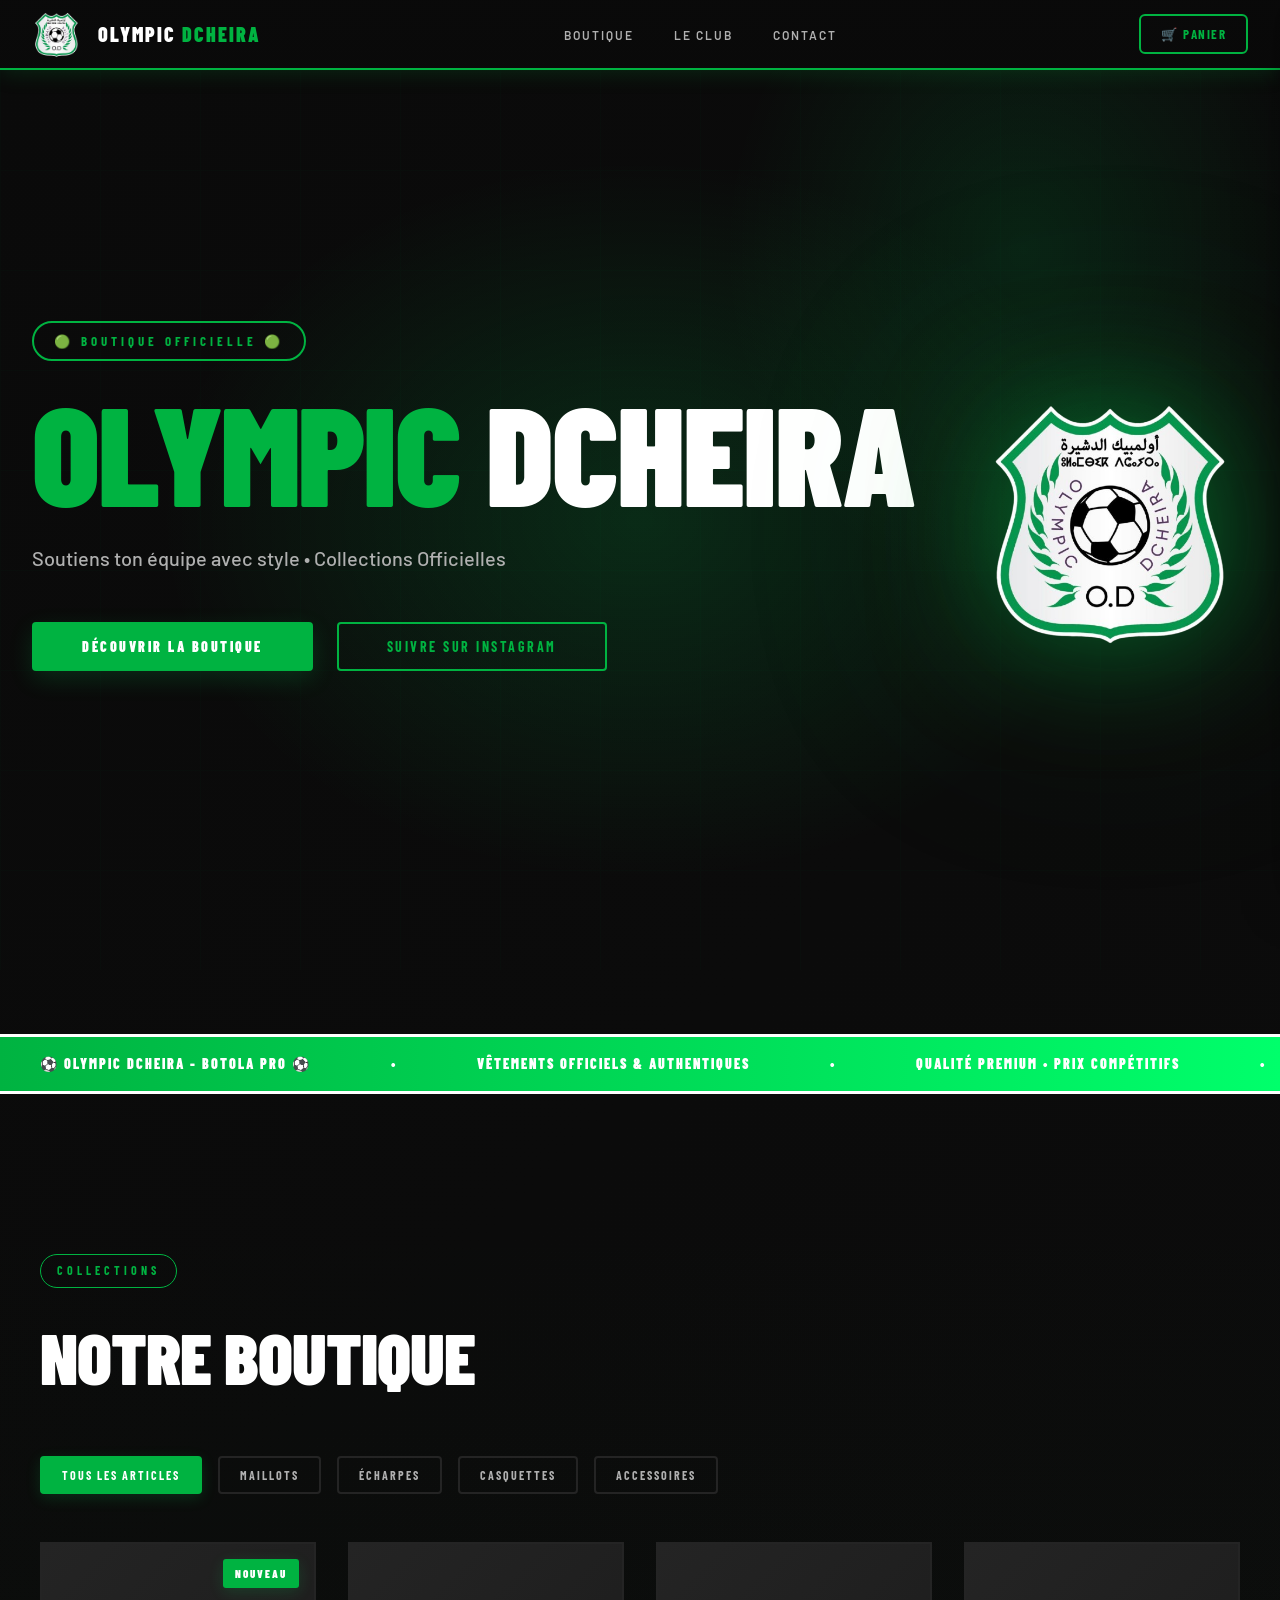
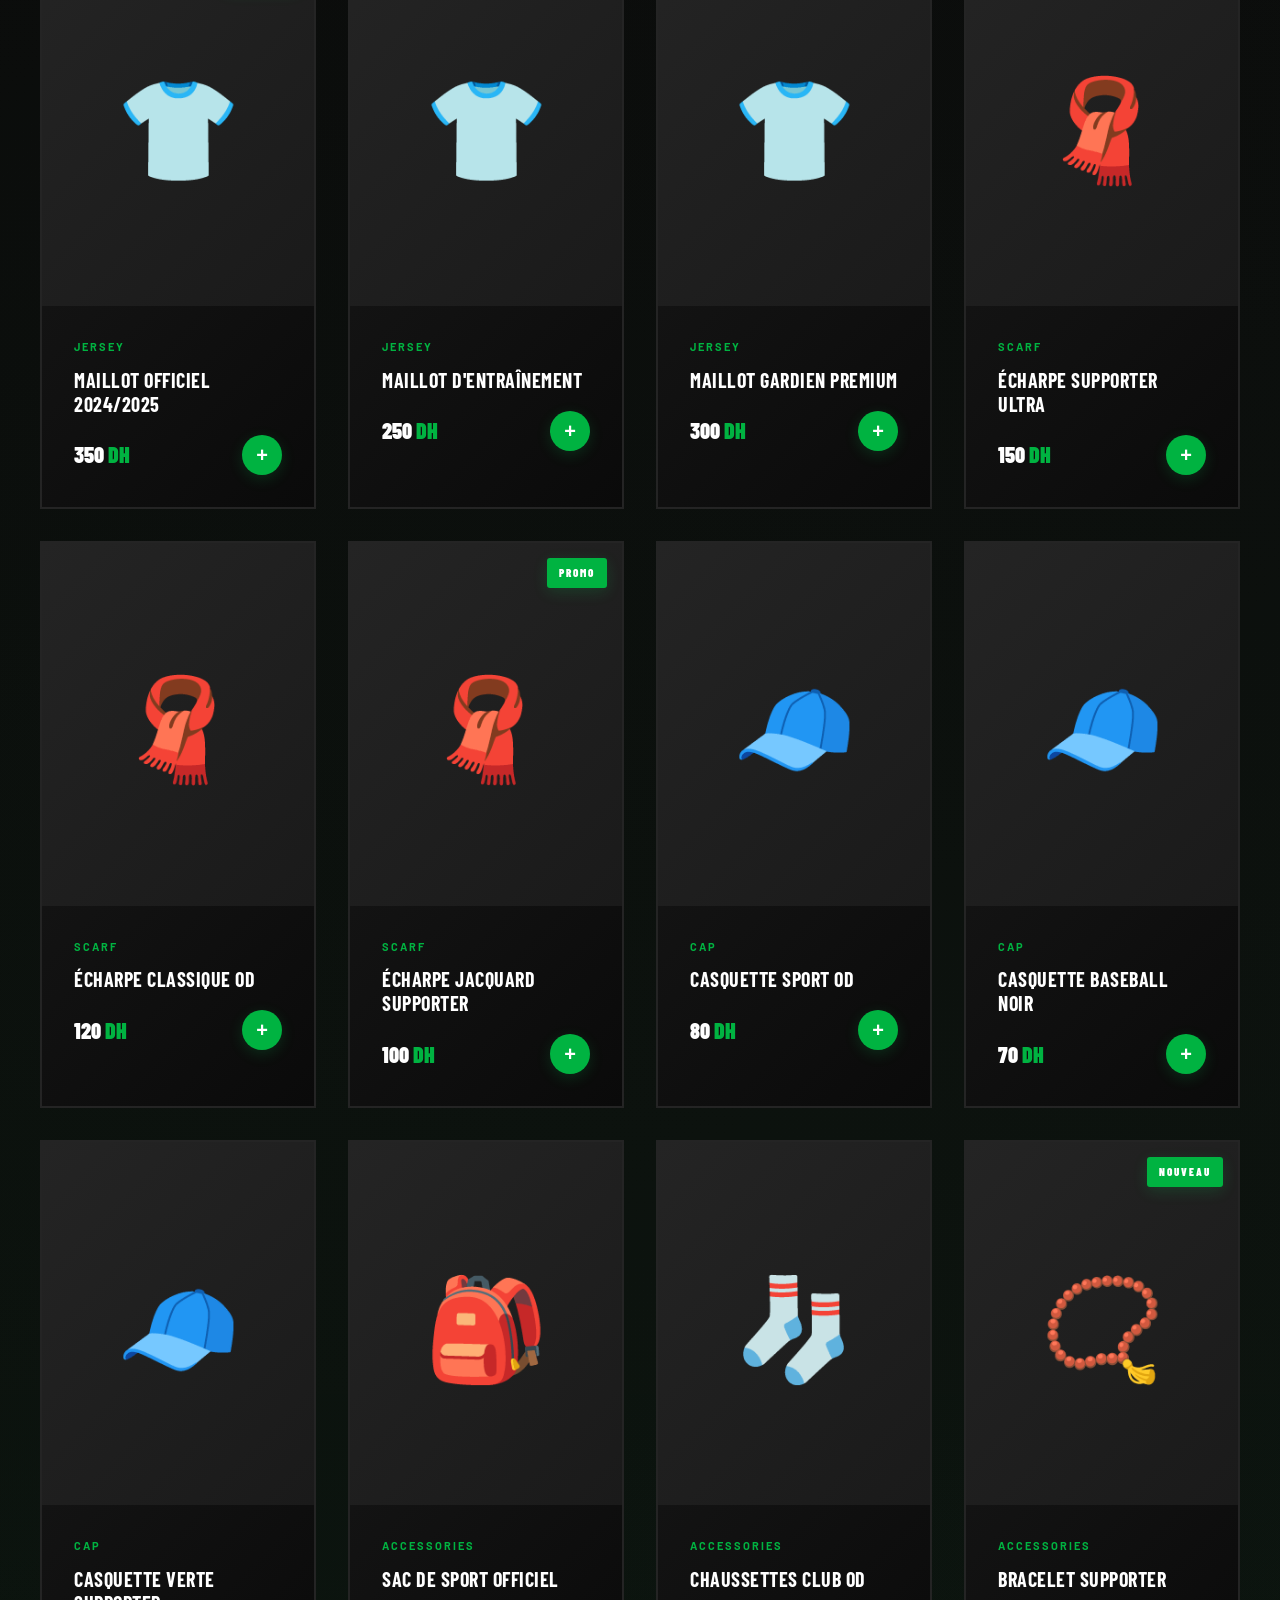
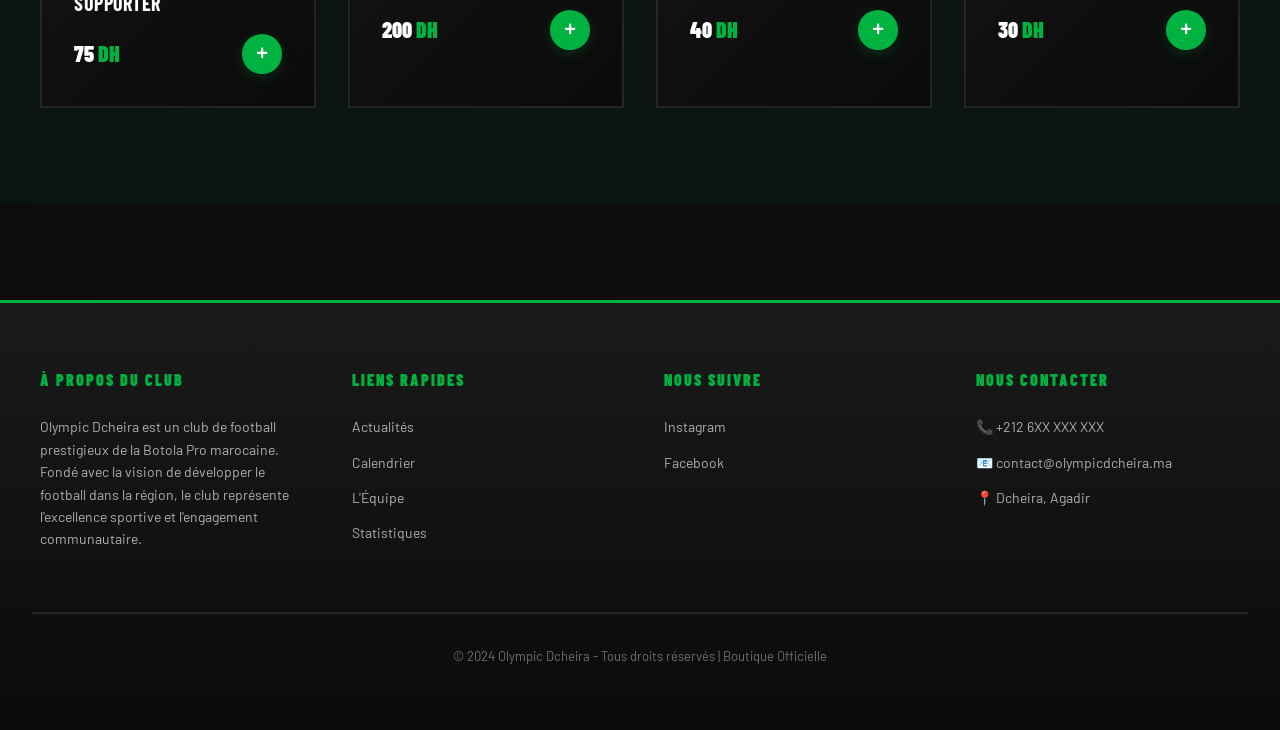
==== index.html @ b7675182 "New modification" ====
<!DOCTYPE html>
<html lang="fr">
<head>
  <meta charset="UTF-8" />
  <meta name="viewport" content="width=device-width, initial-scale=1.0" />
  <title>Olympic Dcheira | Boutique Officielle</title>
  <link href="https://fonts.googleapis.com/css2?family=Barlow+Condensed:wght@400;700;900&family=Barlow:wght@400;500;600;700&display=swap" rel="stylesheet" />
  <style>
    * { box-sizing: border-box; margin: 0; padding: 0; }

    :root {
      --vert: #00B341;
      --vert-fonce: #008f33;
      --vert-clair: #00ff6622;
      --blanc: #ffffff;
      --blanc-casse: #f5f5f0;
      --gris-fonce: #1a1a1a;
      --gris-sombre: #0a0a0a;
      --gris-surface: #242424;
      --gris-text: #b0b0b0;
      --gris-light: #707070;
      --border: #ffffff15;
    }

    html { scroll-behavior: smooth; }

    body {
      background: linear-gradient(135deg, var(--gris-sombre) 0%, #0d0d0d 100%);
      color: var(--blanc);
      font-family: 'Barlow', sans-serif;
      line-height: 1.6;
    }

    /* ScrollBar */
    ::-webkit-scrollbar { width: 8px; }
    ::-webkit-scrollbar-track { background: var(--gris-sombre); }
    ::-webkit-scrollbar-thumb { background: var(--vert); border-radius: 4px; }
    ::-webkit-scrollbar-thumb:hover { background: var(--vert-fonce); }

    /* NavBar */
    nav {
      position: fixed;
      top: 0;
      left: 0;
      right: 0;
      z-index: 100;
      display: flex;
      align-items: center;
      justify-content: space-between;
      padding: 0 2rem;
      height: 70px;
      background: linear-gradient(180deg, rgba(10, 10, 10, 0.98) 0%, rgba(10, 10, 10, 0.95) 100%);
      backdrop-filter: blur(10px);
      border-bottom: 2px solid var(--vert);
      box-shadow: 0 4px 20px rgba(0, 179, 65, 0.15);
    }

    .nav-brand {
      display: flex;
      align-items: center;
      gap: 1rem;
      text-decoration: none;
    }

    .nav-logo {
     width: 50px;
     height: 50px;
     display: flex;
     align-items: center;
     flex-shrink: 0;
     overflow: hidden;
    }
    
    .nav-logo img{
      width: 100%;
      height: 100%;
      object-fit: contain;
      display: block;
    }

    .nav-text {
      font-family: 'Barlow Condensed', sans-serif;
      font-weight: 900;
      font-size: 20px;
      letter-spacing: 2px;
      text-transform: uppercase;
      color: var(--blanc);
    }

    .nav-text span { color: var(--vert); }

    .nav-links {
      display: flex;
      gap: 2.5rem;
      list-style: none;
    }

    .nav-links a {
      text-decoration: none;
      color: var(--gris-text);
      font-size: 12px;
      font-weight: 600;
      letter-spacing: 2px;
      text-transform: uppercase;
      transition: all 0.3s;
      position: relative;
    }

    .nav-links a::after {
      content: '';
      position: absolute;
      bottom: -5px;
      left: 0;
      width: 0;
      height: 2px;
      background: var(--vert);
      transition: width 0.3s;
    }

    .nav-links a:hover {
      color: var(--vert);
    }

    .nav-links a:hover::after {
      width: 100%;
    }

    .nav-right {
      display: flex;
      align-items: center;
      gap: 1.5rem;
    }

    .cart-btn {
      position: relative;
      background: none;
      border: 2px solid var(--vert);
      color: var(--vert);
      padding: 10px 20px;
      border-radius: 6px;
      cursor: pointer;
      font-family: 'Barlow Condensed', sans-serif;
      font-weight: 700;
      font-size: 13px;
      letter-spacing: 1.5px;
      text-transform: uppercase;
      transition: all 0.3s;
      display: flex;
      align-items: center;
      gap: 0.7rem;
    }

    .cart-btn:hover {
      background: var(--vert-clair);
      box-shadow: 0 4px 15px var(--vert-clair);
      transform: translateY(-2px);
    }

    .cart-count {
      position: absolute;
      top: -10px;
      right: -10px;
      background: var(--vert);
      color: var(--blanc);
      width: 24px;
      height: 24px;
      border-radius: 50%;
      display: none;
      align-items: center;
      justify-content: center;
      font-size: 11px;
      font-weight: 900;
      border: 2px solid var(--gris-sombre);
    }

    .cart-count.show { display: flex; }

    /* Hero */
    .hero {
      min-height: 100vh;
      display: flex;
      align-items: center;
      justify-content: center;
      position: relative;
      overflow: hidden;
      margin-top: 70px;
      padding: 4rem 2rem;
      gap: 4rem;
    }

    .hero::before {
      content: '';
      position: absolute;
      inset: 0;
      background: 
        radial-gradient(ellipse 800px 600px at 50% 50%, var(--vert-clair) 0%, transparent 60%),
        radial-gradient(ellipse 600px 700px at 80% 20%, rgba(0, 255, 107, 0.1) 0%, transparent 50%);
      animation: gradientMove 8s ease-in-out infinite;
    }

    @keyframes gradientMove {
      0%, 100% { opacity: 0.4; }
      50% { opacity: 0.8; }
    }

    .hero::after {
      content: '';
      position: absolute;
      inset: 0;
      background-image: 
        linear-gradient(90deg, var(--vert) 1px, transparent 1px),
        linear-gradient(var(--vert) 1px, transparent 1px);
      background-size: 100px 100px;
      opacity: 0.02;
    }

    .hero-content {
      position: relative;
      z-index: 2;
      max-width: 1000px;
      text-align: left;
      animation: fadeInUp 0.8s ease-out;
      flex-shrink: 0;
    }

    .hero-logo-side {
      position: relative;
      z-index: 2;
      flex: 1;
      display: flex;
      align-items: center;
      justify-content: center;
      animation: fadeInUp 1s ease-out;
    }

    .hero-logo-side img {
      width: min(400px, 100%);
      height: auto;
      filter: drop-shadow(0 0 60px rgba(0, 179, 65, 0.5)) drop-shadow(0 0 120px rgba(0, 179, 65, 0.2));
      animation: logoPulse 4s ease-in-out infinite;
    }

    @keyframes logoPulse {
      0%, 100% {
        filter: drop-shadow(0 0 60px rgba(0, 179, 65, 0.5)) drop-shadow(0 0 120px rgba(0, 179, 65, 0.2));
        transform: scale(1);}
        50% {
          filter: drop-shadow(0 0 90px rgba(0, 179, 65, 0.8)) drop-shadow(0 0 160px rgba(0, 179, 65, 0.35));
          transform: scale(1.04);
        }
    }

    @keyframes fadeInUp {
      from { opacity: 0; transform: translateY(40px); }
      to { opacity: 1; transform: translateY(0); }
    }

    .hero-tag {
      font-family: 'Barlow Condensed', sans-serif;
      font-size: 13px;
      font-weight: 700;
      letter-spacing: 4px;
      text-transform: uppercase;
      color: var(--vert);
      margin-bottom: 1.5rem;
      display: inline-flex;
      align-items: center;
      gap: 8px;
      padding: 8px 20px;
      border: 2px solid var(--vert);
      border-radius: 50px;
    }

    .hero-title {
      font-family: 'Barlow Condensed', sans-serif;
      font-size: clamp(56px, 12vw, 140px);
      font-weight: 900;
      line-height: 0.95;
      text-transform: uppercase;
      letter-spacing: -2px;
      margin-bottom: 1.5rem;
    }

    .hero-title .vert { color: var(--vert); }
    .hero-title .blanc { color: var(--blanc); }

    .hero-subtitle {
      font-size: 20px;
      color: var(--gris-text);
      margin-bottom: 3rem;
      font-weight: 500;
      max-width: 600px;
    }

    .hero-buttons {
      display: flex;
      gap: 1.5rem;
      justify-content: flex-start;
      flex-wrap: wrap;
      margin-bottom: 3rem;
    }

    .btn-primary {
      background: var(--vert);
      color: var(--blanc);
      border: none;
      padding: 16px 50px;
      font-family: 'Barlow Condensed', sans-serif;
      font-weight: 900;
      font-size: 14px;
      letter-spacing: 2.5px;
      text-transform: uppercase;
      cursor: pointer;
      transition: all 0.3s;
      position: relative;
      overflow: hidden;
      border-radius: 4px;
      box-shadow: 0 8px 25px var(--vert-clair);
    }

    .btn-primary::before {
      content: '';
      position: absolute;
      top: 0;
      left: -100%;
      width: 100%;
      height: 100%;
      background: var(--blanc);
      transition: left 0.3s;
      z-index: -1;
    }

    .btn-primary:hover {
      color: var(--vert);
      transform: translateY(-3px);
      box-shadow: 0 12px 35px var(--vert-clair);
    }

    .btn-primary:hover::before {
      left: 0;
    }

    .btn-secondary {
      background: transparent;
      color: var(--vert);
      border: 2px solid var(--vert);
      padding: 14px 48px;
      font-family: 'Barlow Condensed', sans-serif;
      font-weight: 700;
      font-size: 14px;
      letter-spacing: 2.5px;
      text-transform: uppercase;
      cursor: pointer;
      transition: all 0.3s;
      border-radius: 4px;
    }

    .btn-secondary:hover {
      background: var(--vert-clair);
      transform: translateY(-3px);
    }

    /* TICKER */
    .ticker {
      background: linear-gradient(90deg, var(--vert) 0%, #00ff6b 100%);
      color: var(--blanc);
      padding: 1rem 0;
      overflow: hidden;
      margin: 4rem 0;
      border-top: 3px solid var(--blanc);
      border-bottom: 3px solid var(--blanc);
      font-weight: 700;
    }

    .ticker-inner {
      display: flex;
      gap: 0;
      animation: scroll 20s linear infinite;
      white-space: nowrap;
    }

    @keyframes scroll {
      0% { transform: translateX(0); }
      100% { transform: translateX(-50%); }
    }

    .ticker-item {
      font-family: 'Barlow Condensed', sans-serif;
      font-weight: 900;
      font-size: 14px;
      letter-spacing: 2px;
      text-transform: uppercase;
      padding: 0 2.5rem;
      flex-shrink: 0;
    }

    /* STORE SECTION */
    .store {
      padding: 6rem 2rem;
      background: linear-gradient(180deg, transparent 0%, rgba(0, 179, 65, 0.05) 100%);
    }

    .section-header {
      max-width: 1200px;
      margin: 0 auto 4rem;
    }

    .section-tag {
      font-family: 'Barlow Condensed', sans-serif;
      font-size: 12px;
      font-weight: 700;
      letter-spacing: 4px;
      text-transform: uppercase;
      color: var(--vert);
      margin-bottom: 1rem;
      display: inline-block;
      padding: 6px 16px;
      border: 1px solid var(--vert);
      border-radius: 50px;
    }

    .section-title {
      font-family: 'Barlow Condensed', sans-serif;
      font-size: clamp(40px, 7vw, 72px);
      font-weight: 900;
      text-transform: uppercase;
      line-height: 1;
      letter-spacing: -1px;
      margin-top: 1rem;
    }

    .filters {
      max-width: 1200px;
      margin: 0 auto 3rem;
      display: flex;
      gap: 1rem;
      flex-wrap: wrap;
    }

    .filter-btn {
      background: none;
      border: 2px solid var(--gris-surface);
      color: var(--gris-text);
      padding: 10px 20px;
      font-family: 'Barlow Condensed', sans-serif;
      font-weight: 700;
      font-size: 12px;
      letter-spacing: 2px;
      text-transform: uppercase;
      cursor: pointer;
      transition: all 0.3s;
      border-radius: 4px;
    }

    .filter-btn:hover {
      border-color: var(--vert);
      color: var(--vert);
    }

    .filter-btn.active {
      background: var(--vert);
      border-color: var(--vert);
      color: var(--blanc);
      box-shadow: 0 4px 15px var(--vert-clair);
    }

    .products-grid {
      max-width: 1200px;
      margin: 0 auto;
      display: grid;
      grid-template-columns: repeat(auto-fill, minmax(260px, 1fr));
      gap: 2rem;
    }

    .product-card {
      background: linear-gradient(135deg, var(--gris-fonce) 0%, var(--gris-sombre) 100%);
      border: 2px solid var(--gris-surface);
      overflow: hidden;
      cursor: pointer;
      transition: all 0.4s cubic-bezier(0.4, 0, 0.2, 1);
      position: relative;
    }

    .product-card:hover {
      border-color: var(--vert);
      transform: translateY(-8px);
      box-shadow: 0 20px 50px var(--vert-clair);
    }

    .product-image {
      width: 100%;
      aspect-ratio: 3/4;
      background: linear-gradient(135deg, var(--gris-surface) 0%, var(--gris-fonce) 100%);
      display: flex;
      align-items: center;
      justify-content: center;
      font-size: 100px;
      position: relative;
      overflow: hidden;
    }

    .product-image::before {
      content: '';
      position: absolute;
      inset: 0;
      background: linear-gradient(135deg, transparent 0%, var(--vert-clair) 100%);
      opacity: 0;
      transition: opacity 0.4s;
    }

    .product-card:hover .product-image::before { opacity: 1; }

    .product-badge {
      position: absolute;
      top: 15px;
      right: 15px;
      background: var(--vert);
      color: var(--blanc);
      font-family: 'Barlow Condensed', sans-serif;
      font-weight: 900;
      font-size: 11px;
      letter-spacing: 2px;
      text-transform: uppercase;
      padding: 6px 12px;
      z-index: 2;
      border-radius: 3px;
      box-shadow: 0 4px 15px var(--vert-clair);
    }

    .product-info {
      padding: 2rem;
    }

    .product-category {
      font-size: 11px;
      letter-spacing: 2px;
      text-transform: uppercase;
      color: var(--vert);
      font-weight: 700;
      margin-bottom: 0.75rem;
    }

    .product-name {
      font-family: 'Barlow Condensed', sans-serif;
      font-size: 20px;
      font-weight: 700;
      text-transform: uppercase;
      margin-bottom: 1.2rem;
      letter-spacing: 0.5px;
      line-height: 1.2;
    }

    .product-footer {
      display: flex;
      justify-content: space-between;
      align-items: center;
    }

    .product-price {
      font-family: 'Barlow Condensed', sans-serif;
      font-size: 22px;
      font-weight: 900;
    }

    .product-price .vert { color: var(--vert); }

    .add-to-cart {
      background: var(--vert);
      color: var(--blanc);
      border: none;
      width: 40px;
      height: 40px;
      border-radius: 50%;
      display: flex;
      align-items: center;
      justify-content: center;
      cursor: pointer;
      font-weight: 900;
      font-size: 20px;
      transition: all 0.3s;
      box-shadow: 0 4px 15px var(--vert-clair);
    }

    .add-to-cart:hover {
      background: var(--blanc);
      color: var(--vert);
      transform: scale(1.2);
    }

    /* CART SIDEBAR */
    .cart-overlay {
      position: fixed;
      inset: 0;
      background: rgba(0, 0, 0, 0.8);
      z-index: 200;
      opacity: 0;
      pointer-events: none;
      transition: opacity 0.3s;
      backdrop-filter: blur(5px);
    }

    .cart-overlay.open {
      opacity: 1;
      pointer-events: all;
    }

    .cart-sidebar {
      position: fixed;
      top: 0;
      right: -420px;
      bottom: 0;
      width: 400px;
      background: linear-gradient(180deg, var(--gris-fonce) 0%, var(--gris-sombre) 100%);
      z-index: 201;
      display: flex;
      flex-direction: column;
      border-left: 3px solid var(--vert);
      transition: right 0.4s cubic-bezier(0.4, 0, 0.2, 1);
      box-shadow: -10px 0 40px rgba(0, 0, 0, 0.5);
    }

    .cart-sidebar.open { right: 0; }

    .cart-header {
      display: flex;
      justify-content: space-between;
      align-items: center;
      padding: 2rem;
      border-bottom: 2px solid var(--vert);
    }

    .cart-header h2 {
      font-family: 'Barlow Condensed', sans-serif;
      font-size: 22px;
      font-weight: 900;
      text-transform: uppercase;
      letter-spacing: 2px;
    }

    .cart-close {
      background: none;
      border: none;
      color: var(--vert);
      font-size: 28px;
      cursor: pointer;
      transition: all 0.2s;
      font-weight: 700;
    }

    .cart-close:hover { color: var(--blanc); transform: scale(1.2); }

    .cart-items {
      flex: 1;
      overflow-y: auto;
      padding: 1rem;
    }

    .cart-item {
      display: flex;
      gap: 1.2rem;
      padding: 1.2rem;
      border-bottom: 1px solid var(--gris-surface);
      animation: slideIn 0.3s ease-out;
    }

    @keyframes slideIn {
      from { opacity: 0; transform: translateX(20px); }
      to { opacity: 1; transform: translateX(0); }
    }

    .cart-item-image {
      width: 90px;
      height: 120px;
      background: linear-gradient(135deg, var(--gris-surface) 0%, var(--gris-fonce) 100%);
      display: flex;
      align-items: center;
      justify-content: center;
      font-size: 50px;
      flex-shrink: 0;
      border-radius: 6px;
      border: 2px solid var(--vert);
    }

    .cart-item-details {
      flex: 1;
    }

    .cart-item-name {
      font-weight: 700;
      font-size: 15px;
      margin-bottom: 0.6rem;
      line-height: 1.3;
    }

    .cart-item-price {
      color: var(--vert);
      font-weight: 900;
      margin-bottom: 0.8rem;
      font-size: 14px;
      font-family: 'Barlow Condensed', sans-serif;
    }

    .cart-item-qty {
      display: flex;
      gap: 0.3rem;
      align-items: center;
      border: 2px solid var(--gris-surface);
      width: fit-content;
      border-radius: 4px;
      background: var(--gris-sombre);
    }

    .qty-btn {
      background: none;
      border: none;
      color: var(--vert);
      width: 32px;
      height: 32px;
      cursor: pointer;
      font-weight: 900;
      transition: all 0.2s;
      font-size: 16px;
    }

    .qty-btn:hover { color: var(--blanc); background: var(--vert); }

    .qty-display {
      padding: 0 10px;
      font-weight: 700;
      font-size: 14px;
      min-width: 25px;
      text-align: center;
    }

    .remove-item {
      margin-top: 0.6rem;
      background: none;
      border: none;
      color: #ff6b6b;
      font-size: 12px;
      cursor: pointer;
      text-decoration: underline;
      transition: color 0.2s;
      font-weight: 600;
    }

    .remove-item:hover { color: #ff8787; }

    .cart-empty {
      display: flex;
      flex-direction: column;
      align-items: center;
      justify-content: center;
      height: 350px;
      color: var(--gris-light);
      text-align: center;
    }

    .cart-empty-icon { font-size: 60px; margin-bottom: 1rem; opacity: 0.6; }

    .cart-empty p { font-size: 16px; }

    .cart-footer {
      padding: 2rem;
      border-top: 2px solid var(--vert);
      background: linear-gradient(180deg, transparent 0%, var(--vert-clair) 100%);
    }

    .cart-total {
      display: flex;
      justify-content: space-between;
      margin-bottom: 2rem;
      align-items: center;
    }

    .cart-total-label {
      font-family: 'Barlow Condensed', sans-serif;
      font-weight: 700;
      text-transform: uppercase;
      letter-spacing: 1.5px;
      font-size: 14px;
    }

    .cart-total-amount {
      font-family: 'Barlow Condensed', sans-serif;
      font-size: 28px;
      font-weight: 900;
      color: var(--vert);
    }

    .checkout-btn {
      width: 100%;
      background: linear-gradient(90deg, var(--vert) 0%, #00ff6b 100%);
      color: var(--blanc);
      border: none;
      padding: 16px;
      font-family: 'Barlow Condensed', sans-serif;
      font-weight: 900;
      font-size: 14px;
      letter-spacing: 2px;
      text-transform: uppercase;
      cursor: pointer;
      transition: all 0.3s;
      border-radius: 6px;
      box-shadow: 0 8px 20px var(--vert-clair);
    }

    .checkout-btn:hover {
      transform: translateY(-2px);
      box-shadow: 0 12px 30px var(--vert-clair);
    }

    /* FOOTER */
    footer {
      background: linear-gradient(180deg, var(--gris-fonce) 0%, var(--gris-sombre) 100%);
      border-top: 3px solid var(--vert);
      padding: 4rem 2rem;
      margin-top: 6rem;
    }

    .footer-content {
      max-width: 1200px;
      margin: 0 auto;
      display: grid;
      grid-template-columns: repeat(auto-fit, minmax(260px, 1fr));
      gap: 3rem;
      margin-bottom: 3rem;
    }

    .footer-col h3 {
      font-family: 'Barlow Condensed', sans-serif;
      font-weight: 900;
      text-transform: uppercase;
      letter-spacing: 2px;
      margin-bottom: 1.5rem;
      color: var(--vert);
      font-size: 16px;
    }

    .footer-col p, .footer-col li {
      color: var(--gris-text);
      font-size: 14px;
      margin-bottom: 0.8rem;
      line-height: 1.6;
    }

    .footer-col ul { list-style: none; }

    .footer-col a {
      color: var(--gris-text);
      text-decoration: none;
      transition: all 0.3s;
    }

    .footer-col a:hover { color: var(--vert); text-decoration: underline; }

    .footer-bottom {
      border-top: 2px solid var(--gris-surface);
      padding-top: 2rem;
      text-align: center;
      color: var(--gris-light);
      font-size: 13px;
    }

    /* RESPONSIVE */
    @media (max-width: 768px) {
      nav {
         padding: 0 1rem;
         }
      .nav-links { 
        display: none; 
      }
      .hero { 
        margin-top: 70px; 
        padding: 2rem 1rem; 
        flex-direction: column;
        text-align: center;
        gap: 2rem;
      }
      .hero-content {
        text-align: center;
        max-width: 100%;
      }
      .hero-buttons {
        justify-content: center;
      }
      .hero-logo-side img{
        width: min(260px, 80vw); 
      }
      .products-grid { 
        grid-template-columns: repeat(auto-fill, minmax(180px, 1fr)); 
        gap: 1.5rem; 
      }
      .cart-sidebar { 
        width: 100%; 
        right: -100%; 
      }
      .ticker-item { 
        padding: 0 1rem; 
        font-size: 11px; 
      }
      .section-title { 
        font-size: clamp(32px, 6vw, 48px);
       }
    }
  </style>
</head>
<body>
  <!-- NavBar -->
  <nav>
    <a href="#" class="nav-brand">
      <div class="nav-logo">
        <img src="Olympique_dcheira_logo-removebg-preview.png" alt="Olympic Dcheira Logo">
      </div>
      <div class="nav-text">Olympic <span>Dcheira</span></div>
    </a>
    <ul class="nav-links">
      <li><a href="#store">Boutique</a></li>
      <li><a href="#about">Le Club</a></li>
      <li><a href="#contact">Contact</a></li>
    </ul>
    <div class="nav-right">
      <button class="cart-btn" onclick="toggleCart()">
        🛒 Panier
        <span class="cart-count" id="cartCount">0</span>
      </button>
    </div>
  </nav>

  <!-- Hero -->
  <section class="hero">
    <div class="hero-content">
      <div class="hero-tag">🟢 Boutique Officielle 🟢</div>
      <h1 class="hero-title"><span class="vert">Olympic</span> <span class="blanc">Dcheira</span></h1>
      <p class="hero-subtitle">Soutiens ton équipe avec style • Collections Officielles</p>
      <div class="hero-buttons">
        <button class="btn-primary" onclick="scrollToStore()">DÉCOUVRIR LA BOUTIQUE</button>
        <button class="btn-secondary" onclick="visitInstagram()">Suivre sur Instagram</button>
      </div>
    </div>
    <div class="hero-logo-side">
        <img src="Olympique_dcheira_logo-removebg-preview_2.png" alt="Olympic Dcheira">
    </div>
  </section>

  <!--Ticker-->
  <div class="ticker">
    <div class="ticker-inner">
      <span class="ticker-item">⚽ OLYMPIC DCHEIRA - BOTOLA PRO ⚽</span>
      <span class="ticker-item">•</span>
      <span class="ticker-item">VÊTEMENTS OFFICIELS & AUTHENTIQUES</span>
      <span class="ticker-item">•</span>
      <span class="ticker-item">QUALITÉ PREMIUM • PRIX COMPÉTITIFS</span>
      <span class="ticker-item">•</span>
      <span class="ticker-item">SOUTIENS TON CLUB AVEC STYLE</span>
      <span class="ticker-item">•</span>
      <span class="ticker-item">⚽ OLYMPIC DCHEIRA - BOTOLA PRO ⚽</span>
      </div>
    </div>

  <!-- Store -->
  <section class="store" id="store">
    <div class="section-header">
      <div class="section-tag">Collections</div>
      <h2 class="section-title">Notre Boutique</h2>
    </div>

    <div class="filters">
      <button class="filter-btn active" onclick="filterProducts('all')">Tous les Articles</button>
      <button class="filter-btn" onclick="filterProducts('jersey')">Maillots</button>
      <button class="filter-btn" onclick="filterProducts('scarf')">Écharpes</button>
      <button class="filter-btn" onclick="filterProducts('cap')">Casquettes</button>
      <button class="filter-btn" onclick="filterProducts('accessories')">Accessoires</button>
    </div>

    <div class="products-grid" id="productsGrid"></div>
  </section>

  <!-- CART SIDEBAR -->
  <div class="cart-overlay" id="cartOverlay" onclick="toggleCart()"></div>
  <div class="cart-sidebar" id="cartSidebar">
    <div class="cart-header">
      <h2>Mon Panier</h2>
      <button class="cart-close" onclick="toggleCart()">✕</button>
    </div>
    <div class="cart-items" id="cartItems">
      <div class="cart-empty">
        <div class="cart-empty-icon">🛒</div>
        <p>Votre panier est vide</p>
      </div>
    </div>
    <div class="cart-footer">
      <div class="cart-total">
        <span class="cart-total-label">Total:</span>
        <span class="cart-total-amount" id="cartTotal">0 DH</span>
      </div>
      <button class="checkout-btn">Procéder au Paiement</button>
    </div>
  </div>

  <!-- Footer -->
  <footer>
    <div class="footer-content">
      <div class="footer-col">
        <h3>À Propos du Club</h3>
        <p>Olympic Dcheira est un club de football prestigieux de la Botola Pro marocaine. Fondé avec la vision de développer le football dans la région, le club représente l'excellence sportive et l'engagement communautaire.</p>
      </div>
      <div class="footer-col">
        <h3>Liens Rapides</h3>
        <ul>
          <li><a href="#">Actualités</a></li>
          <li><a href="#">Calendrier</a></li>
          <li><a href="#">L'Équipe</a></li>
          <li><a href="#">Statistiques</a></li>
        </ul>
      </div>
      <div class="footer-col">
        <h3>Nous Suivre</h3>
        <ul>
          <li><a href="https://www.instagram.com/olympic_dcheira_store/">Instagram</a></li>
          <li><a href="https://www.facebook.com/odstore62?locale=fr_FR">Facebook</a></li>
        </ul>
      </div>
      <div class="footer-col">
        <h3>Nous Contacter</h3>
        <p>📞 +212 6XX XXX XXX</p>
        <p>📧 contact@olympicdcheira.ma</p>
        <p>📍 Dcheira, Agadir</p>
      </div>
    </div>
    <div class="footer-bottom">
      <p>&copy; 2024 Olympic Dcheira - Tous droits réservés | Boutique Officielle</p>
    </div>
  </footer>

  <script>
    const products = [
      { id: 1, name: 'Maillot Officiel 2024/2025', category: 'jersey', price: 350, emoji: '👕', badge: 'Nouveau' },
      { id: 2, name: 'Maillot d\'Entraînement', category: 'jersey', price: 250, emoji: '👕' },
      { id: 3, name: 'Maillot Gardien Premium', category: 'jersey', price: 300, emoji: '👕' },
      { id: 4, name: 'Écharpe Supporter Ultra', category: 'scarf', price: 150, emoji: '🧣' },
      { id: 5, name: 'Écharpe Classique OD', category: 'scarf', price: 120, emoji: '🧣' },
      { id: 6, name: 'Écharpe Jacquard Supporter', category: 'scarf', price: 100, emoji: '🧣', badge: 'Promo' },
      { id: 7, name: 'Casquette Sport OD', category: 'cap', price: 80, emoji: '🧢' },
      { id: 8, name: 'Casquette Baseball Noir', category: 'cap', price: 70, emoji: '🧢' },
      { id: 9, name: 'Casquette Verte Supporter', category: 'cap', price: 75, emoji: '🧢' },
      { id: 10, name: 'Sac de Sport Officiel', category: 'accessories', price: 200, emoji: '🎒' },
      { id: 11, name: 'Chaussettes Club OD', category: 'accessories', price: 40, emoji: '🧦' },
      { id: 12, name: 'Bracelet Supporter', category: 'accessories', price: 30, emoji: '📿', badge: 'Nouveau' },
    ];

    let cart = [];
    let currentFilter = 'all';

    function initProducts() {
      renderProducts(products);
    }

    function renderProducts(productsToShow) {
      const grid = document.getElementById('productsGrid');
      grid.innerHTML = '';

      productsToShow.forEach(product => {
        const card = document.createElement('div');
        card.className = 'product-card';
        card.innerHTML = `
          <div class="product-image">
            ${product.emoji}
            ${product.badge ? `<div class="product-badge">${product.badge}</div>` : ''}
          </div>
          <div class="product-info">
            <div class="product-category">${product.category}</div>
            <div class="product-name">${product.name}</div>
            <div class="product-footer">
              <div class="product-price">${product.price}<span class="vert"> DH</span></div>
              <button class="add-to-cart" onclick="addToCart(${product.id})">+</button>
            </div>
          </div>
        `;
        grid.appendChild(card);
      });
    }

    function filterProducts(category) {
      currentFilter = category;
      document.querySelectorAll('.filter-btn').forEach(btn => btn.classList.remove('active'));
      event.target.classList.add('active');

      if (category === 'all') {
        renderProducts(products);
      } else {
        renderProducts(products.filter(p => p.category === category));
      }
    }

    function addToCart(productId) {
      const product = products.find(p => p.id === productId);
      const existingItem = cart.find(item => item.id === productId);

      if (existingItem) {
        existingItem.quantity++;
      } else {
        cart.push({ ...product, quantity: 1 });
      }

      updateCart();
      showNotification('Article ajouté au panier ✓');
    }

    function updateCart() {
      updateCartCount();
      renderCartItems();
      updateCartTotal();
    }

    function updateCartCount() {
      const count = cart.reduce((sum, item) => sum + item.quantity, 0);
      const countElement = document.getElementById('cartCount');
      countElement.textContent = count;
      if (count > 0) {
        countElement.classList.add('show');
      } else {
        countElement.classList.remove('show');
      }
    }

    function renderCartItems() {
      const cartItemsContainer = document.getElementById('cartItems');

      if (cart.length === 0) {
        cartItemsContainer.innerHTML = `
          <div class="cart-empty">
            <div class="cart-empty-icon">🛒</div>
            <p>Votre panier est vide</p>
          </div>
        `;
        return;
      }

      cartItemsContainer.innerHTML = cart.map(item => `
        <div class="cart-item">
          <div class="cart-item-image">${item.emoji}</div>
          <div class="cart-item-details">
            <div class="cart-item-name">${item.name}</div>
            <div class="cart-item-price">${item.price} DH</div>
            <div class="cart-item-qty">
              <button class="qty-btn" onclick="updateQuantity(${item.id}, -1)">−</button>
              <div class="qty-display">${item.quantity}</div>
              <button class="qty-btn" onclick="updateQuantity(${item.id}, 1)">+</button>
            </div>
            <button class="remove-item" onclick="removeFromCart(${item.id})">Supprimer</button>
          </div>
        </div>
      `).join('');
    }

    function updateQuantity(productId, change) {
      const item = cart.find(item => item.id === productId);
      if (item) {
        item.quantity += change;
        if (item.quantity <= 0) {
          removeFromCart(productId);
        } else {
          updateCart();
        }
      }
    }

    function removeFromCart(productId) {
      cart = cart.filter(item => item.id !== productId);
      updateCart();
    }

    function updateCartTotal() {
      const total = cart.reduce((sum, item) => sum + (item.price * item.quantity), 0);
      document.getElementById('cartTotal').textContent = `${total} DH`;
    }

    function toggleCart() {
      document.getElementById('cartSidebar').classList.toggle('open');
      document.getElementById('cartOverlay').classList.toggle('open');
    }

    function scrollToStore() {
      document.getElementById('store').scrollIntoView({ behavior: 'smooth' });
    }

    function visitInstagram() {
      window.open('https://www.instagram.com/olympic_dcheira_store/','_blank');
    }

    function showNotification(message) {
      const notification = document.createElement('div');
      notification.style.cssText = `
        position: fixed;
        bottom: 2rem;
        left: 2rem;
        background: linear-gradient(90deg, var(--vert), #00ff6b);
        color: var(--blanc);
        padding: 1rem 1.5rem;
        border-radius: 6px;
        font-weight: 700;
        z-index: 300;
        animation: slideInUp 0.3s ease-out;
        box-shadow: 0 8px 25px var(--vert-clair);
        letter-spacing: 1px;
        font-family: 'Barlow Condensed', sans-serif;
      `;
      notification.textContent = message;
      document.body.appendChild(notification);

      setTimeout(() => {
        notification.style.animation = 'slideOutDown 0.3s ease-out';
        setTimeout(() => notification.remove(), 300);
      }, 2500);
    }

    // Initialize
    initProducts();
  </script>
</body>
</html>
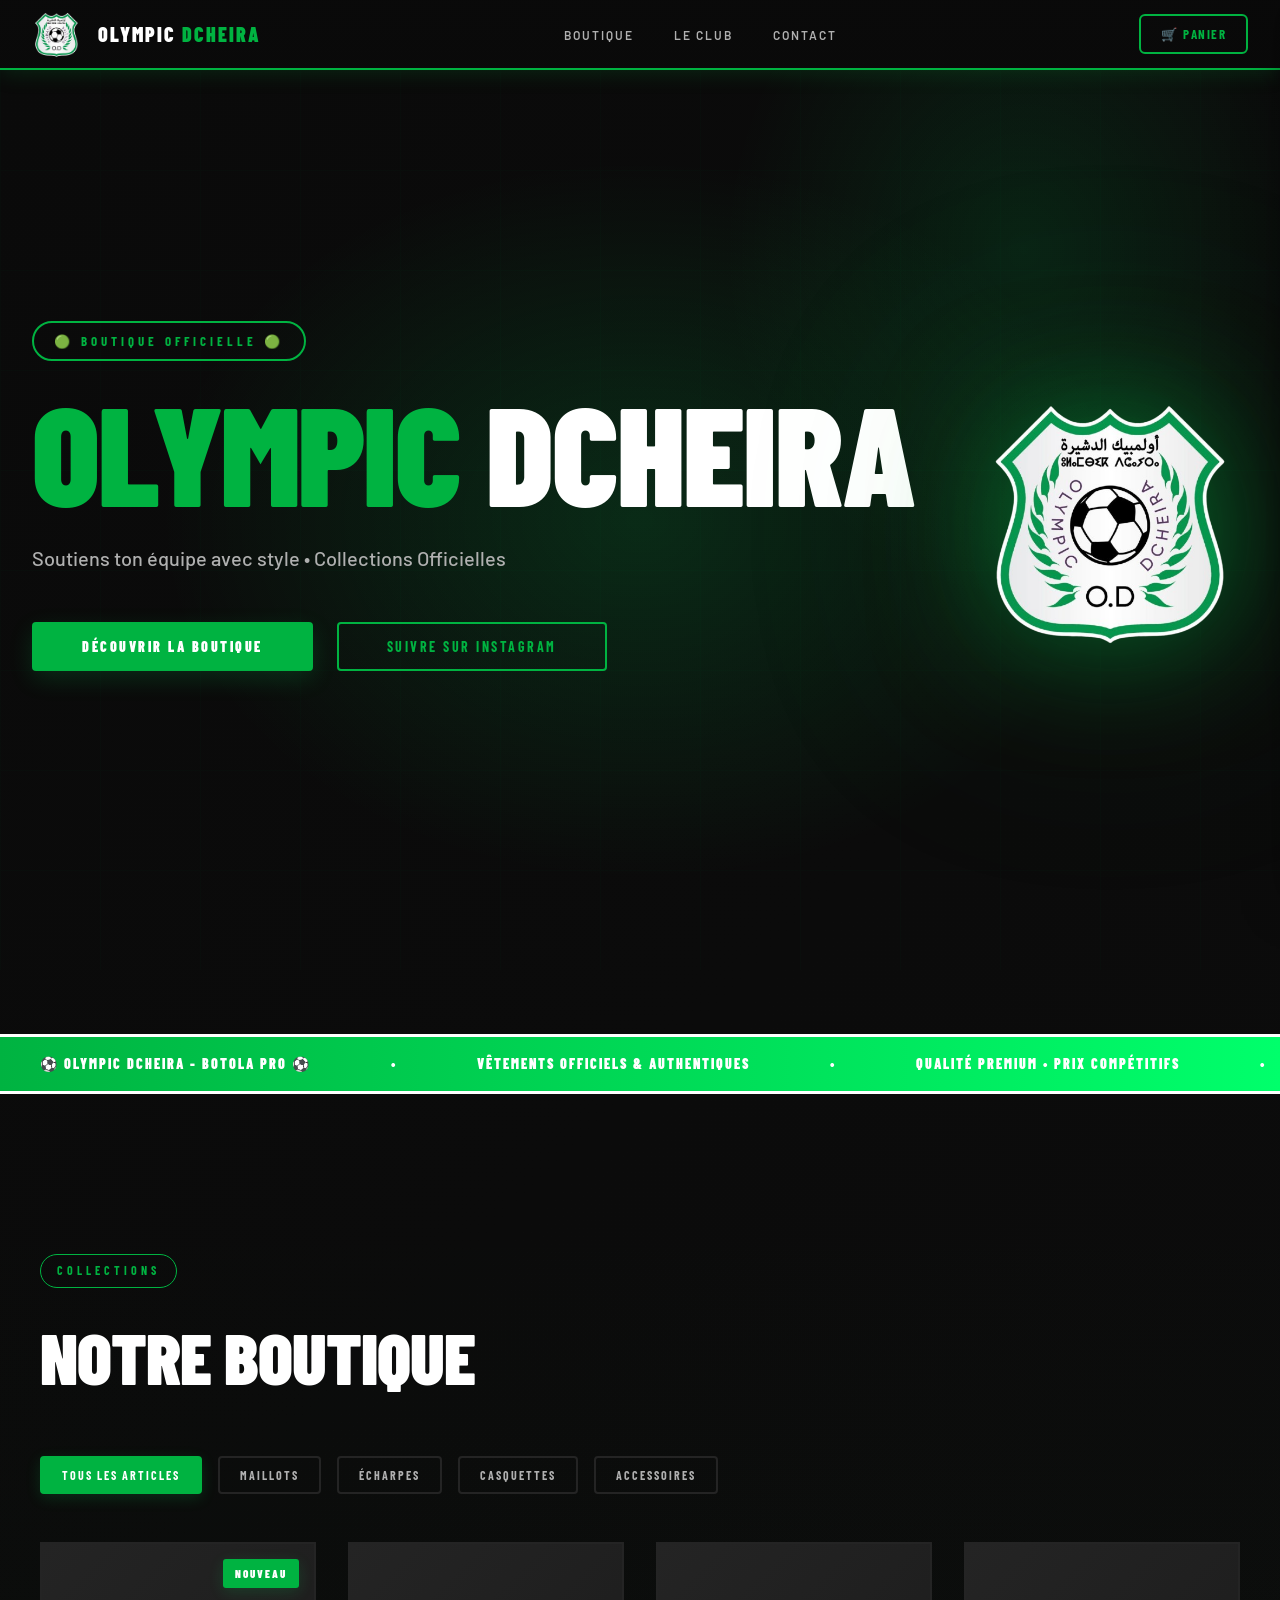
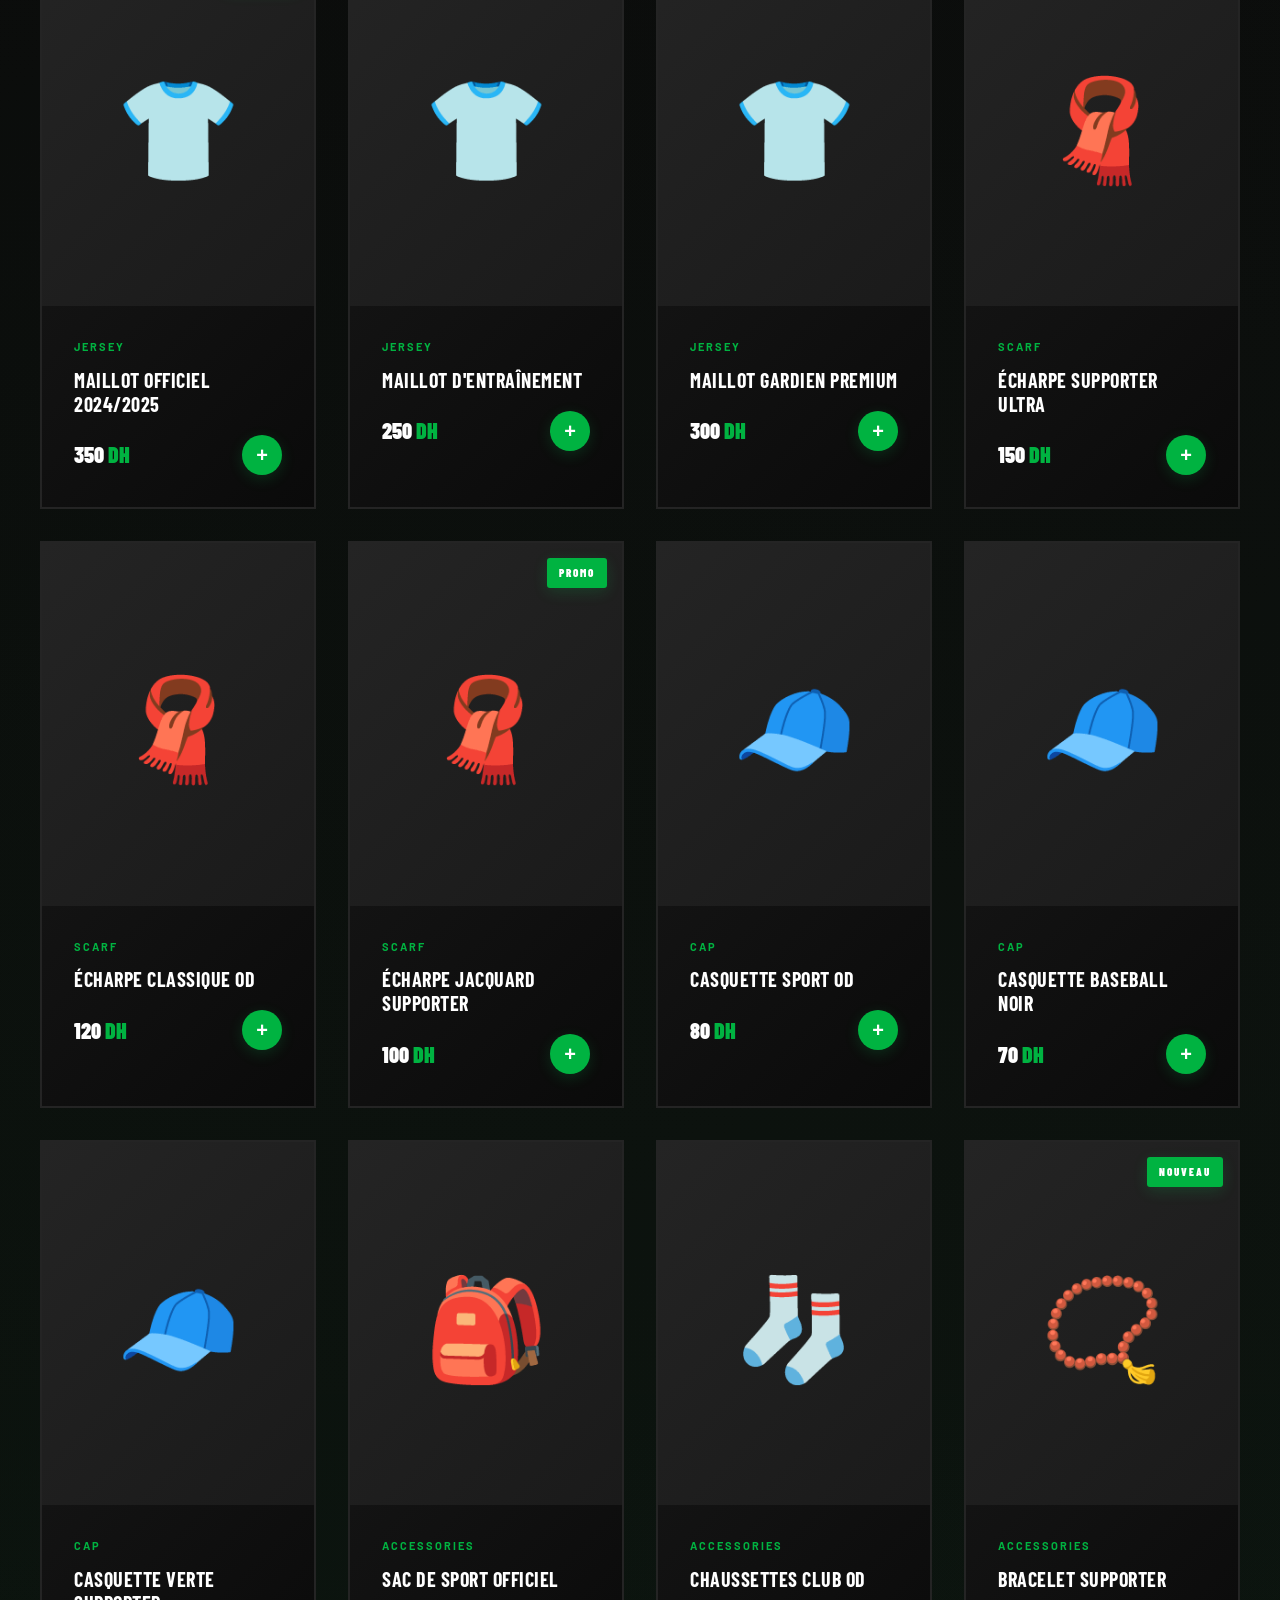
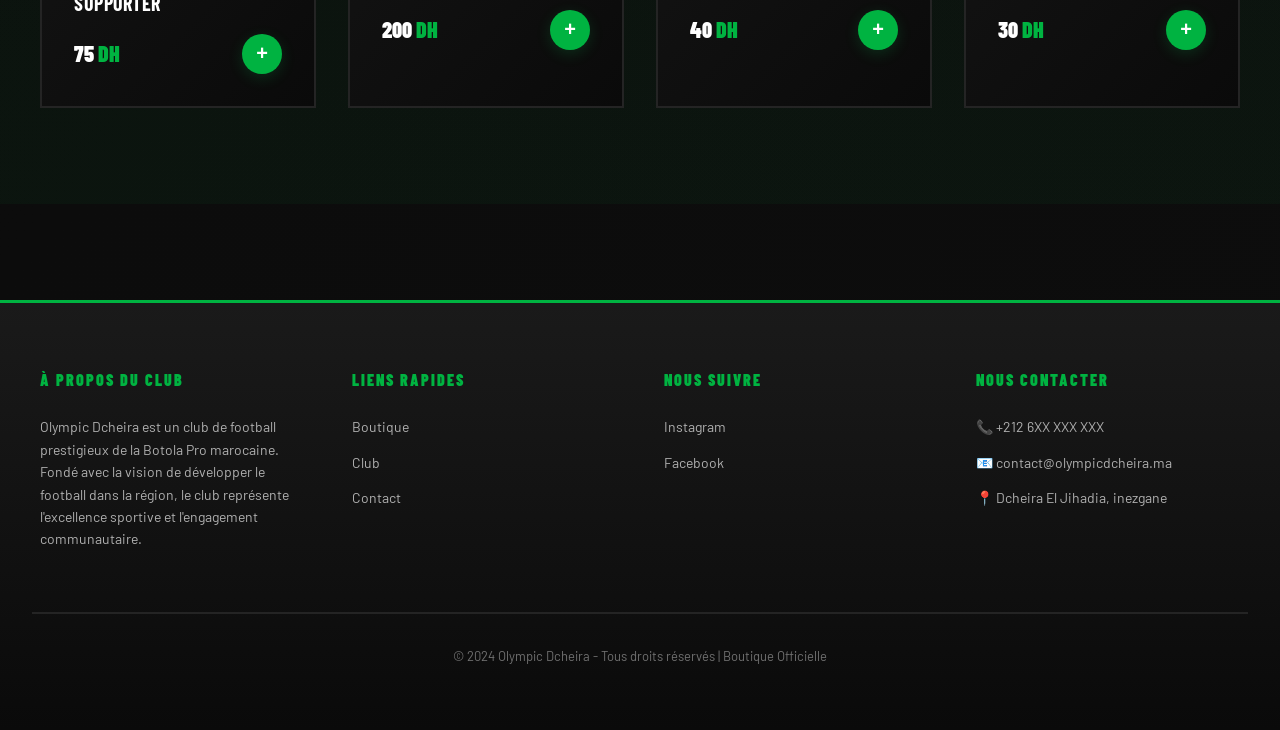
==== commit 899211f6: "New modification --> Add club and contact pages" ====
--- a/index.html
+++ b/index.html
@@ -908,7 +908,7 @@
 <body>
   <!-- NavBar -->
   <nav>
-    <a href="#" class="nav-brand">
+    <a href="index.html" class="nav-brand">
       <div class="nav-logo">
         <img src="Olympique_dcheira_logo-removebg-preview.png" alt="Olympic Dcheira Logo">
       </div>
@@ -916,7 +916,7 @@
     </a>
     <ul class="nav-links">
       <li><a href="#store">Boutique</a></li>
-      <li><a href="#about">Le Club</a></li>
+      <li><a href="club.html">Le Club</a></li>
       <li><a href="#contact">Contact</a></li>
     </ul>
     <div class="nav-right">
@@ -1008,10 +1008,9 @@
       <div class="footer-col">
         <h3>Liens Rapides</h3>
         <ul>
-          <li><a href="#">Actualités</a></li>
-          <li><a href="#">Calendrier</a></li>
-          <li><a href="#">L'Équipe</a></li>
-          <li><a href="#">Statistiques</a></li>
+          <li><a href="index.html#store">Boutique</a></li>
+          <li><a href="club.html">Club</a></li>
+          <li><a href="contact.html">Contact</a></li>
         </ul>
       </div>
       <div class="footer-col">
@@ -1025,7 +1024,7 @@
         <h3>Nous Contacter</h3>
         <p>📞 +212 6XX XXX XXX</p>
         <p>📧 contact@olympicdcheira.ma</p>
-        <p>📍 Dcheira, Agadir</p>
+        <p>📍 Dcheira El Jihadia, inezgane</p>
       </div>
     </div>
     <div class="footer-bottom">
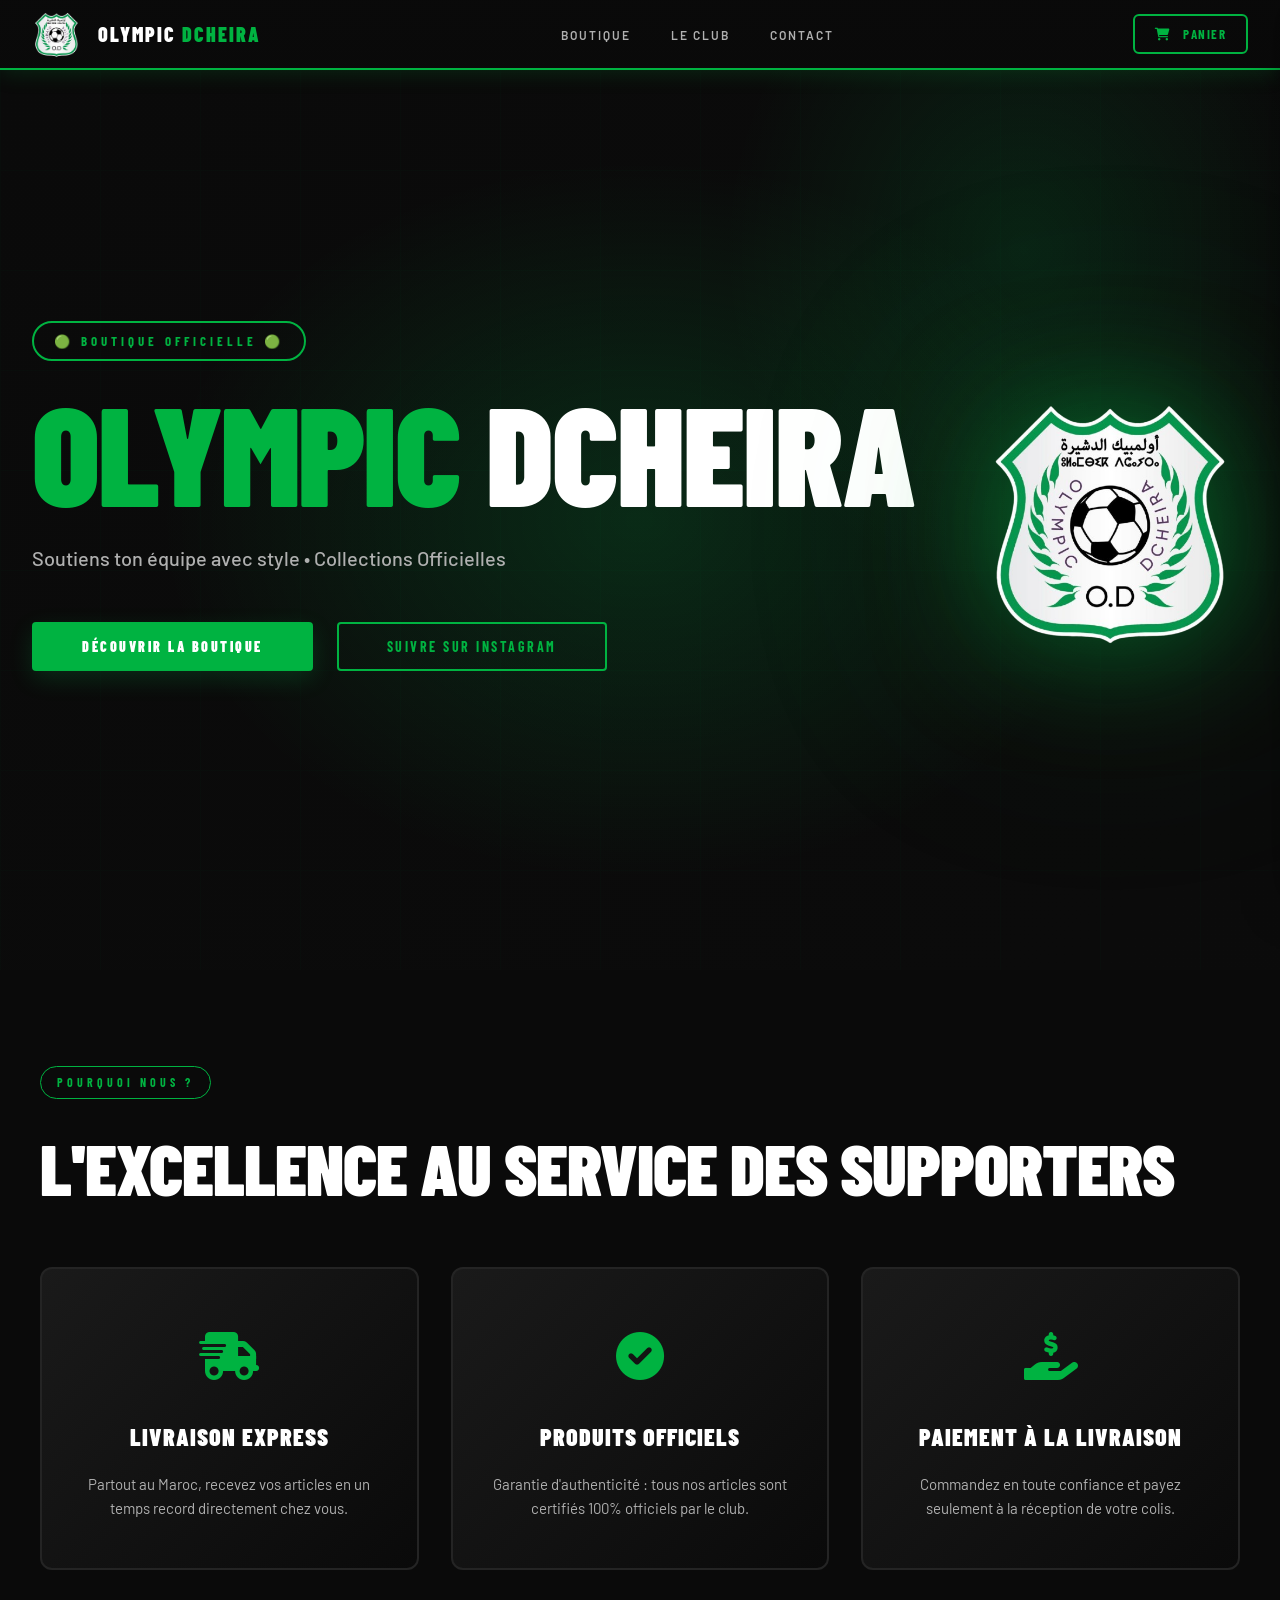
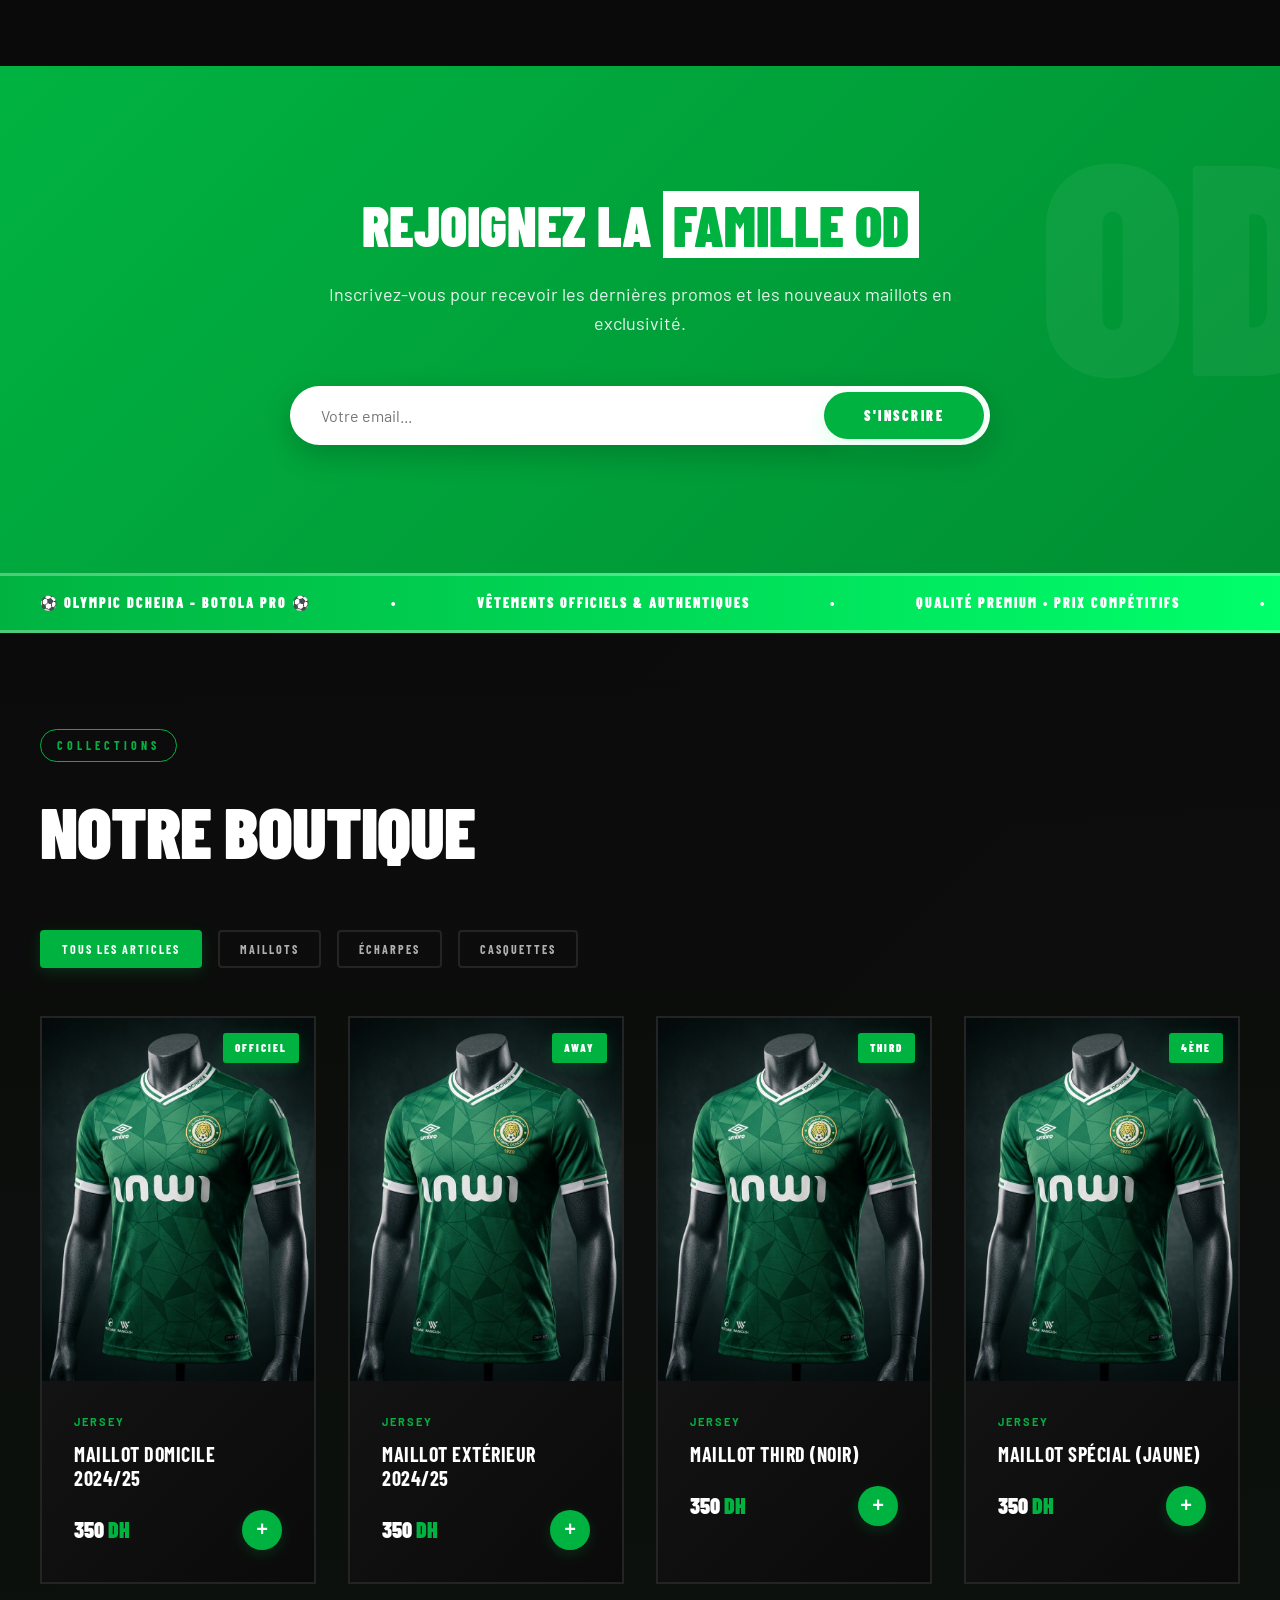
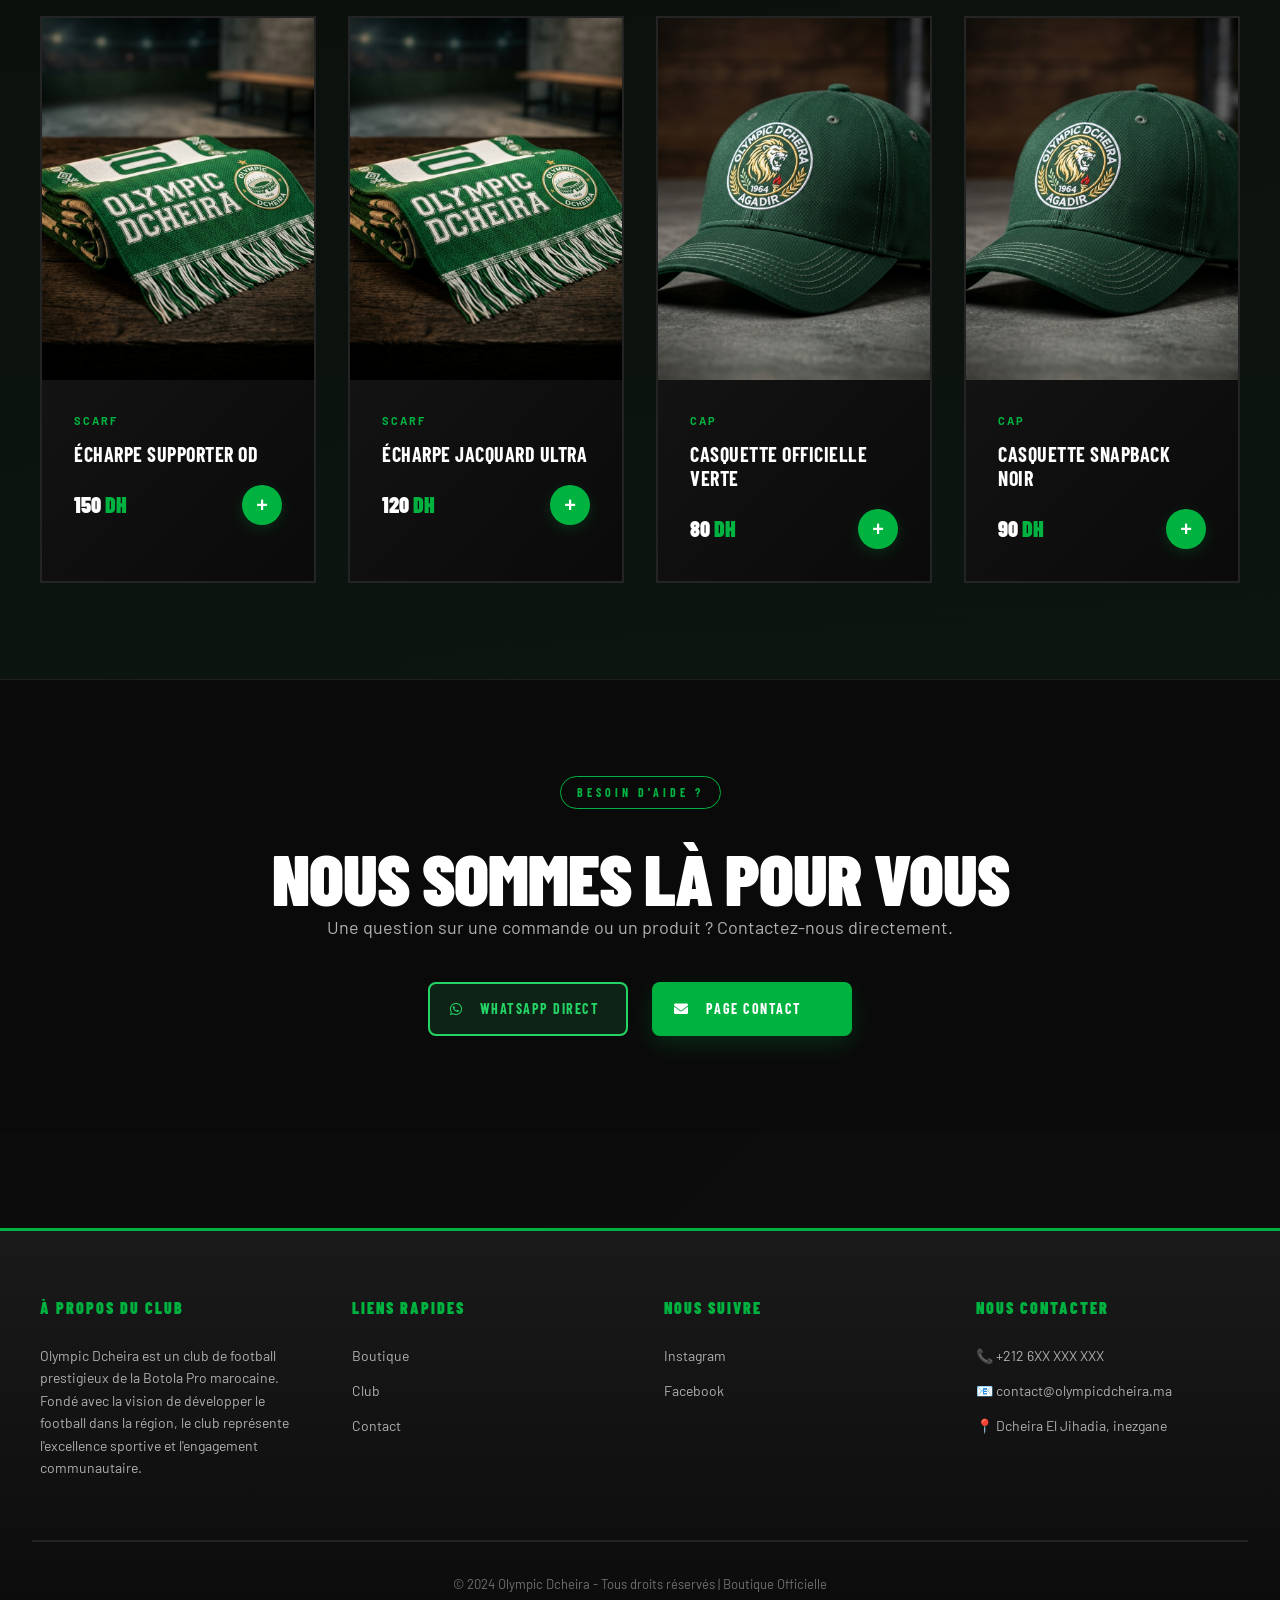
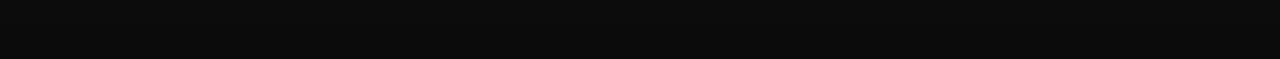
==== commit 1337888c: "feat: major UI/UX overhaul, persistent cart and product quick view" ====
--- a/index.html
+++ b/index.html
@@ -1,910 +1,19 @@
 <!DOCTYPE html>
 <html lang="fr">
+
 <head>
   <meta charset="UTF-8" />
   <meta name="viewport" content="width=device-width, initial-scale=1.0" />
   <title>Olympic Dcheira | Boutique Officielle</title>
-  <link href="https://fonts.googleapis.com/css2?family=Barlow+Condensed:wght@400;700;900&family=Barlow:wght@400;500;600;700&display=swap" rel="stylesheet" />
-  <style>
-    * { box-sizing: border-box; margin: 0; padding: 0; }
-
-    :root {
-      --vert: #00B341;
-      --vert-fonce: #008f33;
-      --vert-clair: #00ff6622;
-      --blanc: #ffffff;
-      --blanc-casse: #f5f5f0;
-      --gris-fonce: #1a1a1a;
-      --gris-sombre: #0a0a0a;
-      --gris-surface: #242424;
-      --gris-text: #b0b0b0;
-      --gris-light: #707070;
-      --border: #ffffff15;
-    }
-
-    html { scroll-behavior: smooth; }
-
-    body {
-      background: linear-gradient(135deg, var(--gris-sombre) 0%, #0d0d0d 100%);
-      color: var(--blanc);
-      font-family: 'Barlow', sans-serif;
-      line-height: 1.6;
-    }
-
-    /* ScrollBar */
-    ::-webkit-scrollbar { width: 8px; }
-    ::-webkit-scrollbar-track { background: var(--gris-sombre); }
-    ::-webkit-scrollbar-thumb { background: var(--vert); border-radius: 4px; }
-    ::-webkit-scrollbar-thumb:hover { background: var(--vert-fonce); }
-
-    /* NavBar */
-    nav {
-      position: fixed;
-      top: 0;
-      left: 0;
-      right: 0;
-      z-index: 100;
-      display: flex;
-      align-items: center;
-      justify-content: space-between;
-      padding: 0 2rem;
-      height: 70px;
-      background: linear-gradient(180deg, rgba(10, 10, 10, 0.98) 0%, rgba(10, 10, 10, 0.95) 100%);
-      backdrop-filter: blur(10px);
-      border-bottom: 2px solid var(--vert);
-      box-shadow: 0 4px 20px rgba(0, 179, 65, 0.15);
-    }
-
-    .nav-brand {
-      display: flex;
-      align-items: center;
-      gap: 1rem;
-      text-decoration: none;
-    }
-
-    .nav-logo {
-     width: 50px;
-     height: 50px;
-     display: flex;
-     align-items: center;
-     flex-shrink: 0;
-     overflow: hidden;
-    }
-    
-    .nav-logo img{
-      width: 100%;
-      height: 100%;
-      object-fit: contain;
-      display: block;
-    }
-
-    .nav-text {
-      font-family: 'Barlow Condensed', sans-serif;
-      font-weight: 900;
-      font-size: 20px;
-      letter-spacing: 2px;
-      text-transform: uppercase;
-      color: var(--blanc);
-    }
-
-    .nav-text span { color: var(--vert); }
-
-    .nav-links {
-      display: flex;
-      gap: 2.5rem;
-      list-style: none;
-    }
-
-    .nav-links a {
-      text-decoration: none;
-      color: var(--gris-text);
-      font-size: 12px;
-      font-weight: 600;
-      letter-spacing: 2px;
-      text-transform: uppercase;
-      transition: all 0.3s;
-      position: relative;
-    }
-
-    .nav-links a::after {
-      content: '';
-      position: absolute;
-      bottom: -5px;
-      left: 0;
-      width: 0;
-      height: 2px;
-      background: var(--vert);
-      transition: width 0.3s;
-    }
-
-    .nav-links a:hover {
-      color: var(--vert);
-    }
-
-    .nav-links a:hover::after {
-      width: 100%;
-    }
-
-    .nav-right {
-      display: flex;
-      align-items: center;
-      gap: 1.5rem;
-    }
-
-    .cart-btn {
-      position: relative;
-      background: none;
-      border: 2px solid var(--vert);
-      color: var(--vert);
-      padding: 10px 20px;
-      border-radius: 6px;
-      cursor: pointer;
-      font-family: 'Barlow Condensed', sans-serif;
-      font-weight: 700;
-      font-size: 13px;
-      letter-spacing: 1.5px;
-      text-transform: uppercase;
-      transition: all 0.3s;
-      display: flex;
-      align-items: center;
-      gap: 0.7rem;
-    }
-
-    .cart-btn:hover {
-      background: var(--vert-clair);
-      box-shadow: 0 4px 15px var(--vert-clair);
-      transform: translateY(-2px);
-    }
-
-    .cart-count {
-      position: absolute;
-      top: -10px;
-      right: -10px;
-      background: var(--vert);
-      color: var(--blanc);
-      width: 24px;
-      height: 24px;
-      border-radius: 50%;
-      display: none;
-      align-items: center;
-      justify-content: center;
-      font-size: 11px;
-      font-weight: 900;
-      border: 2px solid var(--gris-sombre);
-    }
-
-    .cart-count.show { display: flex; }
-
-    /* Hero */
-    .hero {
-      min-height: 100vh;
-      display: flex;
-      align-items: center;
-      justify-content: center;
-      position: relative;
-      overflow: hidden;
-      margin-top: 70px;
-      padding: 4rem 2rem;
-      gap: 4rem;
-    }
-
-    .hero::before {
-      content: '';
-      position: absolute;
-      inset: 0;
-      background: 
-        radial-gradient(ellipse 800px 600px at 50% 50%, var(--vert-clair) 0%, transparent 60%),
-        radial-gradient(ellipse 600px 700px at 80% 20%, rgba(0, 255, 107, 0.1) 0%, transparent 50%);
-      animation: gradientMove 8s ease-in-out infinite;
-    }
-
-    @keyframes gradientMove {
-      0%, 100% { opacity: 0.4; }
-      50% { opacity: 0.8; }
-    }
-
-    .hero::after {
-      content: '';
-      position: absolute;
-      inset: 0;
-      background-image: 
-        linear-gradient(90deg, var(--vert) 1px, transparent 1px),
-        linear-gradient(var(--vert) 1px, transparent 1px);
-      background-size: 100px 100px;
-      opacity: 0.02;
-    }
-
-    .hero-content {
-      position: relative;
-      z-index: 2;
-      max-width: 1000px;
-      text-align: left;
-      animation: fadeInUp 0.8s ease-out;
-      flex-shrink: 0;
-    }
-
-    .hero-logo-side {
-      position: relative;
-      z-index: 2;
-      flex: 1;
-      display: flex;
-      align-items: center;
-      justify-content: center;
-      animation: fadeInUp 1s ease-out;
-    }
-
-    .hero-logo-side img {
-      width: min(400px, 100%);
-      height: auto;
-      filter: drop-shadow(0 0 60px rgba(0, 179, 65, 0.5)) drop-shadow(0 0 120px rgba(0, 179, 65, 0.2));
-      animation: logoPulse 4s ease-in-out infinite;
-    }
-
-    @keyframes logoPulse {
-      0%, 100% {
-        filter: drop-shadow(0 0 60px rgba(0, 179, 65, 0.5)) drop-shadow(0 0 120px rgba(0, 179, 65, 0.2));
-        transform: scale(1);}
-        50% {
-          filter: drop-shadow(0 0 90px rgba(0, 179, 65, 0.8)) drop-shadow(0 0 160px rgba(0, 179, 65, 0.35));
-          transform: scale(1.04);
-        }
-    }
-
-    @keyframes fadeInUp {
-      from { opacity: 0; transform: translateY(40px); }
-      to { opacity: 1; transform: translateY(0); }
-    }
-
-    .hero-tag {
-      font-family: 'Barlow Condensed', sans-serif;
-      font-size: 13px;
-      font-weight: 700;
-      letter-spacing: 4px;
-      text-transform: uppercase;
-      color: var(--vert);
-      margin-bottom: 1.5rem;
-      display: inline-flex;
-      align-items: center;
-      gap: 8px;
-      padding: 8px 20px;
-      border: 2px solid var(--vert);
-      border-radius: 50px;
-    }
-
-    .hero-title {
-      font-family: 'Barlow Condensed', sans-serif;
-      font-size: clamp(56px, 12vw, 140px);
-      font-weight: 900;
-      line-height: 0.95;
-      text-transform: uppercase;
-      letter-spacing: -2px;
-      margin-bottom: 1.5rem;
-    }
-
-    .hero-title .vert { color: var(--vert); }
-    .hero-title .blanc { color: var(--blanc); }
-
-    .hero-subtitle {
-      font-size: 20px;
-      color: var(--gris-text);
-      margin-bottom: 3rem;
-      font-weight: 500;
-      max-width: 600px;
-    }
-
-    .hero-buttons {
-      display: flex;
-      gap: 1.5rem;
-      justify-content: flex-start;
-      flex-wrap: wrap;
-      margin-bottom: 3rem;
-    }
-
-    .btn-primary {
-      background: var(--vert);
-      color: var(--blanc);
-      border: none;
-      padding: 16px 50px;
-      font-family: 'Barlow Condensed', sans-serif;
-      font-weight: 900;
-      font-size: 14px;
-      letter-spacing: 2.5px;
-      text-transform: uppercase;
-      cursor: pointer;
-      transition: all 0.3s;
-      position: relative;
-      overflow: hidden;
-      border-radius: 4px;
-      box-shadow: 0 8px 25px var(--vert-clair);
-    }
-
-    .btn-primary::before {
-      content: '';
-      position: absolute;
-      top: 0;
-      left: -100%;
-      width: 100%;
-      height: 100%;
-      background: var(--blanc);
-      transition: left 0.3s;
-      z-index: -1;
-    }
-
-    .btn-primary:hover {
-      color: var(--vert);
-      transform: translateY(-3px);
-      box-shadow: 0 12px 35px var(--vert-clair);
-    }
-
-    .btn-primary:hover::before {
-      left: 0;
-    }
-
-    .btn-secondary {
-      background: transparent;
-      color: var(--vert);
-      border: 2px solid var(--vert);
-      padding: 14px 48px;
-      font-family: 'Barlow Condensed', sans-serif;
-      font-weight: 700;
-      font-size: 14px;
-      letter-spacing: 2.5px;
-      text-transform: uppercase;
-      cursor: pointer;
-      transition: all 0.3s;
-      border-radius: 4px;
-    }
-
-    .btn-secondary:hover {
-      background: var(--vert-clair);
-      transform: translateY(-3px);
-    }
-
-    /* TICKER */
-    .ticker {
-      background: linear-gradient(90deg, var(--vert) 0%, #00ff6b 100%);
-      color: var(--blanc);
-      padding: 1rem 0;
-      overflow: hidden;
-      margin: 4rem 0;
-      border-top: 3px solid var(--blanc);
-      border-bottom: 3px solid var(--blanc);
-      font-weight: 700;
-    }
-
-    .ticker-inner {
-      display: flex;
-      gap: 0;
-      animation: scroll 20s linear infinite;
-      white-space: nowrap;
-    }
-
-    @keyframes scroll {
-      0% { transform: translateX(0); }
-      100% { transform: translateX(-50%); }
-    }
-
-    .ticker-item {
-      font-family: 'Barlow Condensed', sans-serif;
-      font-weight: 900;
-      font-size: 14px;
-      letter-spacing: 2px;
-      text-transform: uppercase;
-      padding: 0 2.5rem;
-      flex-shrink: 0;
-    }
-
-    /* STORE SECTION */
-    .store {
-      padding: 6rem 2rem;
-      background: linear-gradient(180deg, transparent 0%, rgba(0, 179, 65, 0.05) 100%);
-    }
-
-    .section-header {
-      max-width: 1200px;
-      margin: 0 auto 4rem;
-    }
-
-    .section-tag {
-      font-family: 'Barlow Condensed', sans-serif;
-      font-size: 12px;
-      font-weight: 700;
-      letter-spacing: 4px;
-      text-transform: uppercase;
-      color: var(--vert);
-      margin-bottom: 1rem;
-      display: inline-block;
-      padding: 6px 16px;
-      border: 1px solid var(--vert);
-      border-radius: 50px;
-    }
-
-    .section-title {
-      font-family: 'Barlow Condensed', sans-serif;
-      font-size: clamp(40px, 7vw, 72px);
-      font-weight: 900;
-      text-transform: uppercase;
-      line-height: 1;
-      letter-spacing: -1px;
-      margin-top: 1rem;
-    }
-
-    .filters {
-      max-width: 1200px;
-      margin: 0 auto 3rem;
-      display: flex;
-      gap: 1rem;
-      flex-wrap: wrap;
-    }
-
-    .filter-btn {
-      background: none;
-      border: 2px solid var(--gris-surface);
-      color: var(--gris-text);
-      padding: 10px 20px;
-      font-family: 'Barlow Condensed', sans-serif;
-      font-weight: 700;
-      font-size: 12px;
-      letter-spacing: 2px;
-      text-transform: uppercase;
-      cursor: pointer;
-      transition: all 0.3s;
-      border-radius: 4px;
-    }
-
-    .filter-btn:hover {
-      border-color: var(--vert);
-      color: var(--vert);
-    }
-
-    .filter-btn.active {
-      background: var(--vert);
-      border-color: var(--vert);
-      color: var(--blanc);
-      box-shadow: 0 4px 15px var(--vert-clair);
-    }
-
-    .products-grid {
-      max-width: 1200px;
-      margin: 0 auto;
-      display: grid;
-      grid-template-columns: repeat(auto-fill, minmax(260px, 1fr));
-      gap: 2rem;
-    }
-
-    .product-card {
-      background: linear-gradient(135deg, var(--gris-fonce) 0%, var(--gris-sombre) 100%);
-      border: 2px solid var(--gris-surface);
-      overflow: hidden;
-      cursor: pointer;
-      transition: all 0.4s cubic-bezier(0.4, 0, 0.2, 1);
-      position: relative;
-    }
-
-    .product-card:hover {
-      border-color: var(--vert);
-      transform: translateY(-8px);
-      box-shadow: 0 20px 50px var(--vert-clair);
-    }
-
-    .product-image {
-      width: 100%;
-      aspect-ratio: 3/4;
-      background: linear-gradient(135deg, var(--gris-surface) 0%, var(--gris-fonce) 100%);
-      display: flex;
-      align-items: center;
-      justify-content: center;
-      font-size: 100px;
-      position: relative;
-      overflow: hidden;
-    }
-
-    .product-image::before {
-      content: '';
-      position: absolute;
-      inset: 0;
-      background: linear-gradient(135deg, transparent 0%, var(--vert-clair) 100%);
-      opacity: 0;
-      transition: opacity 0.4s;
-    }
-
-    .product-card:hover .product-image::before { opacity: 1; }
-
-    .product-badge {
-      position: absolute;
-      top: 15px;
-      right: 15px;
-      background: var(--vert);
-      color: var(--blanc);
-      font-family: 'Barlow Condensed', sans-serif;
-      font-weight: 900;
-      font-size: 11px;
-      letter-spacing: 2px;
-      text-transform: uppercase;
-      padding: 6px 12px;
-      z-index: 2;
-      border-radius: 3px;
-      box-shadow: 0 4px 15px var(--vert-clair);
-    }
-
-    .product-info {
-      padding: 2rem;
-    }
-
-    .product-category {
-      font-size: 11px;
-      letter-spacing: 2px;
-      text-transform: uppercase;
-      color: var(--vert);
-      font-weight: 700;
-      margin-bottom: 0.75rem;
-    }
-
-    .product-name {
-      font-family: 'Barlow Condensed', sans-serif;
-      font-size: 20px;
-      font-weight: 700;
-      text-transform: uppercase;
-      margin-bottom: 1.2rem;
-      letter-spacing: 0.5px;
-      line-height: 1.2;
-    }
-
-    .product-footer {
-      display: flex;
-      justify-content: space-between;
-      align-items: center;
-    }
-
-    .product-price {
-      font-family: 'Barlow Condensed', sans-serif;
-      font-size: 22px;
-      font-weight: 900;
-    }
-
-    .product-price .vert { color: var(--vert); }
-
-    .add-to-cart {
-      background: var(--vert);
-      color: var(--blanc);
-      border: none;
-      width: 40px;
-      height: 40px;
-      border-radius: 50%;
-      display: flex;
-      align-items: center;
-      justify-content: center;
-      cursor: pointer;
-      font-weight: 900;
-      font-size: 20px;
-      transition: all 0.3s;
-      box-shadow: 0 4px 15px var(--vert-clair);
-    }
-
-    .add-to-cart:hover {
-      background: var(--blanc);
-      color: var(--vert);
-      transform: scale(1.2);
-    }
-
-    /* CART SIDEBAR */
-    .cart-overlay {
-      position: fixed;
-      inset: 0;
-      background: rgba(0, 0, 0, 0.8);
-      z-index: 200;
-      opacity: 0;
-      pointer-events: none;
-      transition: opacity 0.3s;
-      backdrop-filter: blur(5px);
-    }
-
-    .cart-overlay.open {
-      opacity: 1;
-      pointer-events: all;
-    }
-
-    .cart-sidebar {
-      position: fixed;
-      top: 0;
-      right: -420px;
-      bottom: 0;
-      width: 400px;
-      background: linear-gradient(180deg, var(--gris-fonce) 0%, var(--gris-sombre) 100%);
-      z-index: 201;
-      display: flex;
-      flex-direction: column;
-      border-left: 3px solid var(--vert);
-      transition: right 0.4s cubic-bezier(0.4, 0, 0.2, 1);
-      box-shadow: -10px 0 40px rgba(0, 0, 0, 0.5);
-    }
-
-    .cart-sidebar.open { right: 0; }
-
-    .cart-header {
-      display: flex;
-      justify-content: space-between;
-      align-items: center;
-      padding: 2rem;
-      border-bottom: 2px solid var(--vert);
-    }
-
-    .cart-header h2 {
-      font-family: 'Barlow Condensed', sans-serif;
-      font-size: 22px;
-      font-weight: 900;
-      text-transform: uppercase;
-      letter-spacing: 2px;
-    }
-
-    .cart-close {
-      background: none;
-      border: none;
-      color: var(--vert);
-      font-size: 28px;
-      cursor: pointer;
-      transition: all 0.2s;
-      font-weight: 700;
-    }
-
-    .cart-close:hover { color: var(--blanc); transform: scale(1.2); }
-
-    .cart-items {
-      flex: 1;
-      overflow-y: auto;
-      padding: 1rem;
-    }
-
-    .cart-item {
-      display: flex;
-      gap: 1.2rem;
-      padding: 1.2rem;
-      border-bottom: 1px solid var(--gris-surface);
-      animation: slideIn 0.3s ease-out;
-    }
-
-    @keyframes slideIn {
-      from { opacity: 0; transform: translateX(20px); }
-      to { opacity: 1; transform: translateX(0); }
-    }
-
-    .cart-item-image {
-      width: 90px;
-      height: 120px;
-      background: linear-gradient(135deg, var(--gris-surface) 0%, var(--gris-fonce) 100%);
-      display: flex;
-      align-items: center;
-      justify-content: center;
-      font-size: 50px;
-      flex-shrink: 0;
-      border-radius: 6px;
-      border: 2px solid var(--vert);
-    }
-
-    .cart-item-details {
-      flex: 1;
-    }
-
-    .cart-item-name {
-      font-weight: 700;
-      font-size: 15px;
-      margin-bottom: 0.6rem;
-      line-height: 1.3;
-    }
-
-    .cart-item-price {
-      color: var(--vert);
-      font-weight: 900;
-      margin-bottom: 0.8rem;
-      font-size: 14px;
-      font-family: 'Barlow Condensed', sans-serif;
-    }
-
-    .cart-item-qty {
-      display: flex;
-      gap: 0.3rem;
-      align-items: center;
-      border: 2px solid var(--gris-surface);
-      width: fit-content;
-      border-radius: 4px;
-      background: var(--gris-sombre);
-    }
-
-    .qty-btn {
-      background: none;
-      border: none;
-      color: var(--vert);
-      width: 32px;
-      height: 32px;
-      cursor: pointer;
-      font-weight: 900;
-      transition: all 0.2s;
-      font-size: 16px;
-    }
-
-    .qty-btn:hover { color: var(--blanc); background: var(--vert); }
-
-    .qty-display {
-      padding: 0 10px;
-      font-weight: 700;
-      font-size: 14px;
-      min-width: 25px;
-      text-align: center;
-    }
-
-    .remove-item {
-      margin-top: 0.6rem;
-      background: none;
-      border: none;
-      color: #ff6b6b;
-      font-size: 12px;
-      cursor: pointer;
-      text-decoration: underline;
-      transition: color 0.2s;
-      font-weight: 600;
-    }
-
-    .remove-item:hover { color: #ff8787; }
-
-    .cart-empty {
-      display: flex;
-      flex-direction: column;
-      align-items: center;
-      justify-content: center;
-      height: 350px;
-      color: var(--gris-light);
-      text-align: center;
-    }
-
-    .cart-empty-icon { font-size: 60px; margin-bottom: 1rem; opacity: 0.6; }
-
-    .cart-empty p { font-size: 16px; }
-
-    .cart-footer {
-      padding: 2rem;
-      border-top: 2px solid var(--vert);
-      background: linear-gradient(180deg, transparent 0%, var(--vert-clair) 100%);
-    }
-
-    .cart-total {
-      display: flex;
-      justify-content: space-between;
-      margin-bottom: 2rem;
-      align-items: center;
-    }
-
-    .cart-total-label {
-      font-family: 'Barlow Condensed', sans-serif;
-      font-weight: 700;
-      text-transform: uppercase;
-      letter-spacing: 1.5px;
-      font-size: 14px;
-    }
-
-    .cart-total-amount {
-      font-family: 'Barlow Condensed', sans-serif;
-      font-size: 28px;
-      font-weight: 900;
-      color: var(--vert);
-    }
-
-    .checkout-btn {
-      width: 100%;
-      background: linear-gradient(90deg, var(--vert) 0%, #00ff6b 100%);
-      color: var(--blanc);
-      border: none;
-      padding: 16px;
-      font-family: 'Barlow Condensed', sans-serif;
-      font-weight: 900;
-      font-size: 14px;
-      letter-spacing: 2px;
-      text-transform: uppercase;
-      cursor: pointer;
-      transition: all 0.3s;
-      border-radius: 6px;
-      box-shadow: 0 8px 20px var(--vert-clair);
-    }
-
-    .checkout-btn:hover {
-      transform: translateY(-2px);
-      box-shadow: 0 12px 30px var(--vert-clair);
-    }
-
-    /* FOOTER */
-    footer {
-      background: linear-gradient(180deg, var(--gris-fonce) 0%, var(--gris-sombre) 100%);
-      border-top: 3px solid var(--vert);
-      padding: 4rem 2rem;
-      margin-top: 6rem;
-    }
-
-    .footer-content {
-      max-width: 1200px;
-      margin: 0 auto;
-      display: grid;
-      grid-template-columns: repeat(auto-fit, minmax(260px, 1fr));
-      gap: 3rem;
-      margin-bottom: 3rem;
-    }
-
-    .footer-col h3 {
-      font-family: 'Barlow Condensed', sans-serif;
-      font-weight: 900;
-      text-transform: uppercase;
-      letter-spacing: 2px;
-      margin-bottom: 1.5rem;
-      color: var(--vert);
-      font-size: 16px;
-    }
-
-    .footer-col p, .footer-col li {
-      color: var(--gris-text);
-      font-size: 14px;
-      margin-bottom: 0.8rem;
-      line-height: 1.6;
-    }
-
-    .footer-col ul { list-style: none; }
-
-    .footer-col a {
-      color: var(--gris-text);
-      text-decoration: none;
-      transition: all 0.3s;
-    }
-
-    .footer-col a:hover { color: var(--vert); text-decoration: underline; }
-
-    .footer-bottom {
-      border-top: 2px solid var(--gris-surface);
-      padding-top: 2rem;
-      text-align: center;
-      color: var(--gris-light);
-      font-size: 13px;
-    }
-
-    /* RESPONSIVE */
-    @media (max-width: 768px) {
-      nav {
-         padding: 0 1rem;
-         }
-      .nav-links { 
-        display: none; 
-      }
-      .hero { 
-        margin-top: 70px; 
-        padding: 2rem 1rem; 
-        flex-direction: column;
-        text-align: center;
-        gap: 2rem;
-      }
-      .hero-content {
-        text-align: center;
-        max-width: 100%;
-      }
-      .hero-buttons {
-        justify-content: center;
-      }
-      .hero-logo-side img{
-        width: min(260px, 80vw); 
-      }
-      .products-grid { 
-        grid-template-columns: repeat(auto-fill, minmax(180px, 1fr)); 
-        gap: 1.5rem; 
-      }
-      .cart-sidebar { 
-        width: 100%; 
-        right: -100%; 
-      }
-      .ticker-item { 
-        padding: 0 1rem; 
-        font-size: 11px; 
-      }
-      .section-title { 
-        font-size: clamp(32px, 6vw, 48px);
-       }
-    }
-  </style>
+  <link
+    href="https://fonts.googleapis.com/css2?family=Barlow+Condensed:wght@400;700;900&family=Barlow:wght@400;500;600;700&display=swap"
+    rel="stylesheet" />
+  <link rel="stylesheet" href="assets/css/style.css" />
+  <!-- Font Awesome for better icons -->
+  <link rel="stylesheet" href="https://cdnjs.cloudflare.com/ajax/libs/font-awesome/6.0.0/css/all.min.css" />
 </head>
+</head>
+
 <body>
   <!-- NavBar -->
   <nav>
@@ -917,11 +26,11 @@
     <ul class="nav-links">
       <li><a href="#store">Boutique</a></li>
       <li><a href="club.html">Le Club</a></li>
-      <li><a href="#contact">Contact</a></li>
+      <li><a href="contact.html">Contact</a></li>
     </ul>
     <div class="nav-right">
       <button class="cart-btn" onclick="toggleCart()">
-        🛒 Panier
+        <i class="fa-solid fa-cart-shopping"></i> Panier
         <span class="cart-count" id="cartCount">0</span>
       </button>
     </div>
@@ -939,7 +48,44 @@
       </div>
     </div>
     <div class="hero-logo-side">
-        <img src="Olympique_dcheira_logo-removebg-preview_2.png" alt="Olympic Dcheira">
+      <img src="Olympique_dcheira_logo-removebg-preview_2.png" alt="Olympic Dcheira">
+    </div>
+  </section>
+
+  <!-- TRUST SECTION / POURQUOI NOUS -->
+  <section class="trust-section">
+    <div class="section-header">
+      <div class="section-tag">Pourquoi nous ?</div>
+      <h2 class="section-title">L'excellence au service des <span>Supporters</span></h2>
+    </div>
+    <div class="trust-grid">
+      <div class="trust-card">
+        <div class="trust-icon"><i class="fa-solid fa-truck-fast"></i></div>
+        <h3>Livraison Express</h3>
+        <p>Partout au Maroc, recevez vos articles en un temps record directement chez vous.</p>
+      </div>
+      <div class="trust-card">
+        <div class="trust-icon"><i class="fa-solid fa-circle-check"></i></div>
+        <h3>Produits Officiels</h3>
+        <p>Garantie d'authenticité : tous nos articles sont certifiés 100% officiels par le club.</p>
+      </div>
+      <div class="trust-card">
+        <div class="trust-icon"><i class="fa-solid fa-hand-holding-dollar"></i></div>
+        <h3>Paiement à la Livraison</h3>
+        <p>Commandez en toute confiance et payez seulement à la réception de votre colis.</p>
+      </div>
+    </div>
+  </section>
+
+
+  <section class="newsletter">
+    <div class="newsletter-content">
+      <h2 class="newsletter-title">Rejoignez la <span>Famille OD</span></h2>
+      <p>Inscrivez-vous pour recevoir les dernières promos et les nouveaux maillots en exclusivité.</p>
+      <div class="newsletter-form">
+        <input type="email" placeholder="Votre email..." id="newsletterEmail">
+        <button class="btn-primary" onclick="subscribeNewsletter()">S'inscrire</button>
+      </div>
     </div>
   </section>
 
@@ -955,8 +101,8 @@
       <span class="ticker-item">SOUTIENS TON CLUB AVEC STYLE</span>
       <span class="ticker-item">•</span>
       <span class="ticker-item">⚽ OLYMPIC DCHEIRA - BOTOLA PRO ⚽</span>
-      </div>
-    </div>
+    </div>
+  </div>
 
   <!-- Store -->
   <section class="store" id="store">
@@ -970,7 +116,6 @@
       <button class="filter-btn" onclick="filterProducts('jersey')">Maillots</button>
       <button class="filter-btn" onclick="filterProducts('scarf')">Écharpes</button>
       <button class="filter-btn" onclick="filterProducts('cap')">Casquettes</button>
-      <button class="filter-btn" onclick="filterProducts('accessories')">Accessoires</button>
     </div>
 
     <div class="products-grid" id="productsGrid"></div>
@@ -998,12 +143,31 @@
     </div>
   </div>
 
+  <!-- QUICK CONTACT -->
+  <section class="quick-contact">
+    <div class="quick-contact-content">
+      <div class="section-tag">Besoin d'aide ?</div>
+      <h2 class="section-title">Nous sommes là pour <span>vous</span></h2>
+      <p>Une question sur une commande ou un produit ? Contactez-nous directement.</p>
+      <div class="quick-contact-btns">
+        <a href="https://wa.me/2126XXXXXXXX" class="social-btn btn-whatsapp">
+          <i class="fa-brands fa-whatsapp"></i> WhatsApp Direct
+        </a>
+        <a href="contact.html" class="social-btn btn-primary">
+          <i class="fa-solid fa-envelope"></i> Page Contact
+        </a>
+      </div>
+    </div>
+  </section>
+
   <!-- Footer -->
   <footer>
     <div class="footer-content">
       <div class="footer-col">
         <h3>À Propos du Club</h3>
-        <p>Olympic Dcheira est un club de football prestigieux de la Botola Pro marocaine. Fondé avec la vision de développer le football dans la région, le club représente l'excellence sportive et l'engagement communautaire.</p>
+        <p>Olympic Dcheira est un club de football prestigieux de la Botola Pro marocaine. Fondé avec la vision de
+          développer le football dans la région, le club représente l'excellence sportive et l'engagement communautaire.
+        </p>
       </div>
       <div class="footer-col">
         <h3>Liens Rapides</h3>
@@ -1032,190 +196,27 @@
     </div>
   </footer>
 
-  <script>
-    const products = [
-      { id: 1, name: 'Maillot Officiel 2024/2025', category: 'jersey', price: 350, emoji: '👕', badge: 'Nouveau' },
-      { id: 2, name: 'Maillot d\'Entraînement', category: 'jersey', price: 250, emoji: '👕' },
-      { id: 3, name: 'Maillot Gardien Premium', category: 'jersey', price: 300, emoji: '👕' },
-      { id: 4, name: 'Écharpe Supporter Ultra', category: 'scarf', price: 150, emoji: '🧣' },
-      { id: 5, name: 'Écharpe Classique OD', category: 'scarf', price: 120, emoji: '🧣' },
-      { id: 6, name: 'Écharpe Jacquard Supporter', category: 'scarf', price: 100, emoji: '🧣', badge: 'Promo' },
-      { id: 7, name: 'Casquette Sport OD', category: 'cap', price: 80, emoji: '🧢' },
-      { id: 8, name: 'Casquette Baseball Noir', category: 'cap', price: 70, emoji: '🧢' },
-      { id: 9, name: 'Casquette Verte Supporter', category: 'cap', price: 75, emoji: '🧢' },
-      { id: 10, name: 'Sac de Sport Officiel', category: 'accessories', price: 200, emoji: '🎒' },
-      { id: 11, name: 'Chaussettes Club OD', category: 'accessories', price: 40, emoji: '🧦' },
-      { id: 12, name: 'Bracelet Supporter', category: 'accessories', price: 30, emoji: '📿', badge: 'Nouveau' },
-    ];
-
-    let cart = [];
-    let currentFilter = 'all';
-
-    function initProducts() {
-      renderProducts(products);
-    }
-
-    function renderProducts(productsToShow) {
-      const grid = document.getElementById('productsGrid');
-      grid.innerHTML = '';
-
-      productsToShow.forEach(product => {
-        const card = document.createElement('div');
-        card.className = 'product-card';
-        card.innerHTML = `
-          <div class="product-image">
-            ${product.emoji}
-            ${product.badge ? `<div class="product-badge">${product.badge}</div>` : ''}
-          </div>
-          <div class="product-info">
-            <div class="product-category">${product.category}</div>
-            <div class="product-name">${product.name}</div>
-            <div class="product-footer">
-              <div class="product-price">${product.price}<span class="vert"> DH</span></div>
-              <button class="add-to-cart" onclick="addToCart(${product.id})">+</button>
-            </div>
-          </div>
-        `;
-        grid.appendChild(card);
-      });
-    }
-
-    function filterProducts(category) {
-      currentFilter = category;
-      document.querySelectorAll('.filter-btn').forEach(btn => btn.classList.remove('active'));
-      event.target.classList.add('active');
-
-      if (category === 'all') {
-        renderProducts(products);
-      } else {
-        renderProducts(products.filter(p => p.category === category));
-      }
-    }
-
-    function addToCart(productId) {
-      const product = products.find(p => p.id === productId);
-      const existingItem = cart.find(item => item.id === productId);
-
-      if (existingItem) {
-        existingItem.quantity++;
-      } else {
-        cart.push({ ...product, quantity: 1 });
-      }
-
-      updateCart();
-      showNotification('Article ajouté au panier ✓');
-    }
-
-    function updateCart() {
-      updateCartCount();
-      renderCartItems();
-      updateCartTotal();
-    }
-
-    function updateCartCount() {
-      const count = cart.reduce((sum, item) => sum + item.quantity, 0);
-      const countElement = document.getElementById('cartCount');
-      countElement.textContent = count;
-      if (count > 0) {
-        countElement.classList.add('show');
-      } else {
-        countElement.classList.remove('show');
-      }
-    }
-
-    function renderCartItems() {
-      const cartItemsContainer = document.getElementById('cartItems');
-
-      if (cart.length === 0) {
-        cartItemsContainer.innerHTML = `
-          <div class="cart-empty">
-            <div class="cart-empty-icon">🛒</div>
-            <p>Votre panier est vide</p>
-          </div>
-        `;
-        return;
-      }
-
-      cartItemsContainer.innerHTML = cart.map(item => `
-        <div class="cart-item">
-          <div class="cart-item-image">${item.emoji}</div>
-          <div class="cart-item-details">
-            <div class="cart-item-name">${item.name}</div>
-            <div class="cart-item-price">${item.price} DH</div>
-            <div class="cart-item-qty">
-              <button class="qty-btn" onclick="updateQuantity(${item.id}, -1)">−</button>
-              <div class="qty-display">${item.quantity}</div>
-              <button class="qty-btn" onclick="updateQuantity(${item.id}, 1)">+</button>
-            </div>
-            <button class="remove-item" onclick="removeFromCart(${item.id})">Supprimer</button>
+  <div id="productModal" class="modal">
+    <div class="modal-content">
+      <span class="close-modal" onclick="closeModal()">&times;</span>
+      <div class="modal-body">
+        <div class="modal-image">
+          <img id="modalImg" src="" alt="">
+        </div>
+        <div class="modal-info">
+          <div id="modalCategory" class="product-category"></div>
+          <h2 id="modalName"></h2>
+          <div id="modalPrice" class="product-price"></div>
+          <p id="modalDesc" class="modal-description"></p>
+          <div class="modal-actions">
+            <button class="btn-primary" id="modalAddToCart">AJOUTER AU PANIER</button>
           </div>
         </div>
-      `).join('');
-    }
-
-    function updateQuantity(productId, change) {
-      const item = cart.find(item => item.id === productId);
-      if (item) {
-        item.quantity += change;
-        if (item.quantity <= 0) {
-          removeFromCart(productId);
-        } else {
-          updateCart();
-        }
-      }
-    }
-
-    function removeFromCart(productId) {
-      cart = cart.filter(item => item.id !== productId);
-      updateCart();
-    }
-
-    function updateCartTotal() {
-      const total = cart.reduce((sum, item) => sum + (item.price * item.quantity), 0);
-      document.getElementById('cartTotal').textContent = `${total} DH`;
-    }
-
-    function toggleCart() {
-      document.getElementById('cartSidebar').classList.toggle('open');
-      document.getElementById('cartOverlay').classList.toggle('open');
-    }
-
-    function scrollToStore() {
-      document.getElementById('store').scrollIntoView({ behavior: 'smooth' });
-    }
-
-    function visitInstagram() {
-      window.open('https://www.instagram.com/olympic_dcheira_store/','_blank');
-    }
-
-    function showNotification(message) {
-      const notification = document.createElement('div');
-      notification.style.cssText = `
-        position: fixed;
-        bottom: 2rem;
-        left: 2rem;
-        background: linear-gradient(90deg, var(--vert), #00ff6b);
-        color: var(--blanc);
-        padding: 1rem 1.5rem;
-        border-radius: 6px;
-        font-weight: 700;
-        z-index: 300;
-        animation: slideInUp 0.3s ease-out;
-        box-shadow: 0 8px 25px var(--vert-clair);
-        letter-spacing: 1px;
-        font-family: 'Barlow Condensed', sans-serif;
-      `;
-      notification.textContent = message;
-      document.body.appendChild(notification);
-
-      setTimeout(() => {
-        notification.style.animation = 'slideOutDown 0.3s ease-out';
-        setTimeout(() => notification.remove(), 300);
-      }, 2500);
-    }
-
-    // Initialize
-    initProducts();
-  </script>
+      </div>
+    </div>
+  </div>
+
+  <script src="assets/js/script.js"></script>
 </body>
+
 </html>
--- a/assets/css/style.css
+++ b/assets/css/style.css
@@ -0,0 +1,1776 @@
+/* 
+  Olympic Dcheira - Global Styles
+  Maintained for a premium sports store experience.
+*/
+
+:root {
+  --vert: #00B341;
+  --vert-fonce: #008f33;
+  --vert-clair: #00ff6622;
+  --blanc: #ffffff;
+  --blanc-casse: #f5f5f0;
+  --gris-fonce: #1a1a1a;
+  --gris-sombre: #0a0a0a;
+  --gris-surface: #242424;
+  --gris-text: #b0b0b0;
+  --gris-light: #707070;
+  --border: #ffffff15;
+}
+
+* { 
+  box-sizing: border-box; 
+  margin: 0; 
+  padding: 0; 
+}
+
+html { 
+  scroll-behavior: smooth; 
+}
+
+body {
+  background: linear-gradient(135deg, var(--gris-sombre) 0%, #0d0d0d 100%);
+  color: var(--blanc);
+  font-family: 'Barlow', sans-serif;
+  line-height: 1.6;
+  min-height: 100vh;
+}
+
+/* ScrollBar */
+::-webkit-scrollbar { width: 8px; }
+::-webkit-scrollbar-track { background: var(--gris-sombre); }
+::-webkit-scrollbar-thumb { background: var(--vert); border-radius: 4px; }
+::-webkit-scrollbar-thumb:hover { background: var(--vert-fonce); }
+
+.main {
+  max-width: 1200px;
+  margin: 0 auto;
+  padding: 4rem 2rem;
+}
+
+/* --- NAVIGATION --- */
+nav {
+  position: fixed;
+  top: 0;
+  left: 0;
+  right: 0;
+  z-index: 100;
+  display: flex;
+  align-items: center;
+  justify-content: space-between;
+  padding: 0 2rem;
+  height: 70px;
+  background: linear-gradient(180deg, rgba(10, 10, 10, 0.98) 0%, rgba(10, 10, 10, 0.95) 100%);
+  backdrop-filter: blur(10px);
+  border-bottom: 2px solid var(--vert);
+  box-shadow: 0 4px 20px rgba(0, 179, 65, 0.15);
+}
+
+.nav-brand {
+  display: flex;
+  align-items: center;
+  gap: 1rem;
+  text-decoration: none;
+}
+
+.nav-logo {
+  width: 50px;
+  height: 50px;
+  display: flex;
+  align-items: center;
+  flex-shrink: 0;
+  position: relative;
+  overflow: hidden;
+}
+
+.nav-logo img {
+  width: 100%;
+  height: 100%;
+  object-fit: contain;
+  display: block;
+  transition: all 0.4s ease;
+  z-index: 1;
+}
+
+/* Shine Effect */
+.nav-logo::after {
+  content: '';
+  position: absolute;
+  top: 0;
+  left: -150%;
+  width: 100%;
+  height: 100%;
+  background: linear-gradient(
+    90deg,
+    transparent,
+    rgba(255, 255, 255, 0.4),
+    transparent
+  );
+  transition: all 0.6s;
+  transform: skewX(-20deg);
+}
+
+.nav-brand:hover .nav-logo::after {
+  left: 150%;
+}
+
+.nav-brand:hover .nav-logo img {
+  transform: scale(1.1);
+  filter: brightness(1.1) drop-shadow(0 0 8px rgba(0, 179, 65, 0.4));
+}
+
+.nav-text {
+  font-family: 'Barlow Condensed', sans-serif;
+  font-weight: 900;
+  font-size: 20px;
+  letter-spacing: 2px;
+  text-transform: uppercase;
+  color: var(--blanc);
+}
+
+.nav-text span { color: var(--vert); }
+
+.nav-links {
+  display: flex;
+  gap: 2.5rem;
+  list-style: none;
+}
+
+.nav-links a {
+  text-decoration: none;
+  color: var(--gris-text);
+  font-size: 12px;
+  font-weight: 600;
+  letter-spacing: 2px;
+  text-transform: uppercase;
+  transition: all 0.3s;
+  position: relative;
+}
+
+.nav-links a::after {
+  content: '';
+  position: absolute;
+  bottom: -5px;
+  left: 0;
+  width: 0;
+  height: 2px;
+  background: var(--vert);
+  transition: width 0.3s;
+}
+
+.nav-links a:hover, .nav-links a.active {
+  color: var(--vert);
+}
+
+.nav-links a:hover::after, .nav-links a.active::after {
+  width: 100%;
+}
+
+.nav-right {
+  display: flex;
+  align-items: center;
+  gap: 1.5rem;
+}
+
+.cart-btn {
+  position: relative;
+  background: none;
+  border: 2px solid var(--vert);
+  color: var(--vert);
+  padding: 10px 20px;
+  border-radius: 6px;
+  cursor: pointer;
+  font-family: 'Barlow Condensed', sans-serif;
+  font-weight: 700;
+  font-size: 13px;
+  letter-spacing: 1.5px;
+  text-transform: uppercase;
+  transition: all 0.3s;
+  display: flex;
+  align-items: center;
+  gap: 0.7rem;
+  text-decoration: none;
+}
+
+.cart-btn:hover {
+  background: var(--vert-clair);
+  box-shadow: 0 4px 15px var(--vert-clair);
+  transform: translateY(-2px);
+}
+
+.cart-count {
+  position: absolute;
+  top: -10px;
+  right: -10px;
+  background: var(--vert);
+  color: var(--blanc);
+  width: 24px;
+  height: 24px;
+  border-radius: 50%;
+  display: none;
+  align-items: center;
+  justify-content: center;
+  font-size: 11px;
+  font-weight: 900;
+  border: 2px solid var(--gris-sombre);
+}
+
+.cart-count.show { display: flex; }
+
+/* --- TICKER --- */
+.ticker {
+  background: linear-gradient(90deg, var(--vert) 0%, #00ff6b 100%);
+  color: var(--blanc);
+  padding: 1rem 0;
+  overflow: hidden;
+  border-top: 3px solid rgba(255, 255, 255, 0.3);
+  border-bottom: 3px solid rgba(255, 255, 255, 0.3);
+}
+
+.ticker-inner {
+  display: flex;
+  gap: 0;
+  animation: scrollTicker 20s linear infinite;
+  white-space: nowrap;
+}
+
+@keyframes scrollTicker {
+  0% { transform: translateX(0); }
+  100% { transform: translateX(-50%); }
+}
+
+.ticker-item {
+  font-family: 'Barlow Condensed', sans-serif;
+  font-weight: 900;
+  font-size: 14px;
+  letter-spacing: 2px;
+  text-transform: uppercase;
+  padding: 0 2.5rem;
+  flex-shrink: 0;
+}
+
+/* --- COMMON UI COMPONENTS --- */
+.section-label {
+  font-family: 'Barlow Condensed', sans-serif;
+  font-size: 12px;
+  font-weight: 700;
+  letter-spacing: 4px;
+  text-transform: uppercase;
+  color: var(--vert);
+  display: inline-block;
+  padding: 6px 16px;
+  border: 1px solid var(--vert);
+  border-radius: 50px;
+  margin-bottom: 1rem;
+}
+
+.section-heading {
+  font-family: 'Barlow Condensed', sans-serif;
+  font-size: clamp(32px, 5vw, 56px);
+  font-weight: 900;
+  text-transform: uppercase;
+  line-height: 1;
+  letter-spacing: -1px;
+  margin-bottom: 1.5rem;
+}
+
+.section-heading span {
+  color: var(--vert);
+}
+
+.btn-primary {
+  background: var(--vert);
+  color: var(--blanc);
+  border: none;
+  padding: 16px 50px;
+  font-family: 'Barlow Condensed', sans-serif;
+  font-weight: 900;
+  font-size: 14px;
+  letter-spacing: 2.5px;
+  text-transform: uppercase;
+  cursor: pointer;
+  transition: all 0.3s;
+  position: relative;
+  overflow: hidden;
+  border-radius: 4px;
+  box-shadow: 0 8px 25px var(--vert-clair);
+  text-decoration: none;
+  display: inline-block;
+}
+
+.btn-primary:hover {
+  background: var(--blanc);
+  color: var(--vert);
+  transform: translateY(-3px);
+  box-shadow: 0 12px 35px var(--vert-clair);
+}
+
+.btn-secondary {
+  background: transparent;
+  color: var(--vert);
+  border: 2px solid var(--vert);
+  padding: 14px 48px;
+  font-family: 'Barlow Condensed', sans-serif;
+  font-weight: 700;
+  font-size: 14px;
+  letter-spacing: 2.5px;
+  text-transform: uppercase;
+  cursor: pointer;
+  transition: all 0.3s;
+  border-radius: 4px;
+  text-decoration: none;
+  display: inline-block;
+}
+
+.btn-secondary:hover {
+  background: var(--vert-clair);
+  transform: translateY(-3px);
+}
+
+/* --- PAGE HEADER --- */
+.page-header {
+  margin-top: 70px;
+  padding: 5rem 2rem 3rem;
+  text-align: center;
+  position: relative;
+  overflow: hidden;
+}
+
+.page-header::before {
+  content: '';
+  position: absolute;
+  inset: 0;
+  background: radial-gradient(ellipse 800px 400px at 50% 50%, var(--vert-clair) 0%, transparent 60%);
+  animation: pulseBg 6s ease-in-out infinite;
+}
+
+@keyframes pulseBg {
+  0%, 100% { opacity: 0.4; }
+  50% { opacity: 0.9; }
+}
+
+.page-tag {
+  font-family: 'Barlow Condensed', sans-serif;
+  font-size: 12px;
+  font-weight: 700;
+  letter-spacing: 4px;
+  text-transform: uppercase;
+  color: var(--vert);
+  display: inline-block;
+  padding: 6px 20px;
+  border: 2px solid var(--vert);
+  border-radius: 50px;
+  margin-bottom: 1.5rem;
+  position: relative;
+  z-index: 1;
+}
+
+.page-title {
+  font-family: 'Barlow Condensed', sans-serif;
+  font-size: clamp(48px, 10vw, 100px);
+  font-weight: 900;
+  text-transform: uppercase;
+  line-height: 1;
+  letter-spacing: -2px;
+  position: relative;
+  z-index: 1;
+}
+
+.page-title span {
+  color: var(--vert);
+}
+
+/* --- CART SIDEBAR --- */
+.cart-overlay {
+  position: fixed;
+  inset: 0;
+  background: rgba(0, 0, 0, 0.8);
+  z-index: 200;
+  opacity: 0;
+  pointer-events: none;
+  transition: opacity 0.3s;
+  backdrop-filter: blur(5px);
+}
+
+.cart-overlay.open {
+  opacity: 1;
+  pointer-events: all;
+}
+
+.cart-sidebar {
+  position: fixed;
+  top: 0;
+  right: -420px;
+  bottom: 0;
+  width: 400px;
+  background: linear-gradient(180deg, var(--gris-fonce) 0%, var(--gris-sombre) 100%);
+  z-index: 201;
+  display: flex;
+  flex-direction: column;
+  border-left: 3px solid var(--vert);
+  transition: right 0.4s cubic-bezier(0.4, 0, 0.2, 1);
+  box-shadow: -10px 0 40px rgba(0, 0, 0, 0.5);
+}
+
+.cart-sidebar.open { right: 0; }
+
+.cart-header {
+  display: flex;
+  justify-content: space-between;
+  align-items: center;
+  padding: 2rem;
+  border-bottom: 2px solid var(--vert);
+}
+
+.cart-header h2 {
+  font-family: 'Barlow Condensed', sans-serif;
+  font-size: 22px;
+  font-weight: 900;
+  text-transform: uppercase;
+  letter-spacing: 2px;
+}
+
+.cart-close {
+  background: none;
+  border: none;
+  color: var(--vert);
+  font-size: 28px;
+  cursor: pointer;
+  transition: all 0.2s;
+  font-weight: 700;
+}
+
+.cart-close:hover { color: var(--blanc); transform: scale(1.2); }
+
+.cart-items {
+  flex: 1;
+  overflow-y: auto;
+  padding: 1rem;
+}
+
+.cart-item {
+  display: flex;
+  gap: 1.2rem;
+  padding: 1.2rem;
+  border-bottom: 1px solid var(--gris-surface);
+  animation: slideIn 0.3s ease-out;
+}
+
+@keyframes slideIn {
+  from { opacity: 0; transform: translateX(20px); }
+  to { opacity: 1; transform: translateX(0); }
+}
+
+.cart-item-image {
+  width: 90px;
+  height: 120px;
+  background: linear-gradient(135deg, var(--gris-surface) 0%, var(--gris-fonce) 100%);
+  display: flex;
+  align-items: center;
+  justify-content: center;
+  font-size: 50px;
+  flex-shrink: 0;
+  border-radius: 6px;
+  border: 2px solid var(--vert);
+}
+
+.cart-item-details { flex: 1; }
+
+.cart-item-name {
+  font-weight: 700;
+  font-size: 15px;
+  margin-bottom: 0.6rem;
+  line-height: 1.3;
+}
+
+.cart-item-price {
+  color: var(--vert);
+  font-weight: 900;
+  margin-bottom: 0.8rem;
+  font-size: 14px;
+  font-family: 'Barlow Condensed', sans-serif;
+}
+
+.cart-item-qty {
+  display: flex;
+  gap: 0.3rem;
+  align-items: center;
+  border: 2px solid var(--gris-surface);
+  width: fit-content;
+  border-radius: 4px;
+  background: var(--gris-sombre);
+}
+
+.qty-btn {
+  background: none;
+  border: none;
+  color: var(--vert);
+  width: 32px;
+  height: 32px;
+  cursor: pointer;
+  font-weight: 900;
+  transition: all 0.2s;
+  font-size: 16px;
+}
+
+.qty-btn:hover { color: var(--blanc); background: var(--vert); }
+
+.qty-display {
+  padding: 0 10px;
+  font-weight: 700;
+  font-size: 14px;
+  min-width: 25px;
+  text-align: center;
+}
+
+.remove-item {
+  margin-top: 0.6rem;
+  background: none;
+  border: none;
+  color: #ff6b6b;
+  font-size: 12px;
+  cursor: pointer;
+  text-decoration: underline;
+  transition: color 0.2s;
+  font-weight: 600;
+}
+
+.remove-item:hover { color: #ff8787; }
+
+.cart-empty {
+  display: flex;
+  flex-direction: column;
+  align-items: center;
+  justify-content: center;
+  height: 350px;
+  color: var(--gris-light);
+  text-align: center;
+}
+
+.cart-empty-icon { font-size: 60px; margin-bottom: 1rem; opacity: 0.6; }
+
+.cart-footer {
+  padding: 2rem;
+  border-top: 2px solid var(--vert);
+  background: linear-gradient(180deg, transparent 0%, var(--vert-clair) 100%);
+}
+
+.cart-total {
+  display: flex;
+  justify-content: space-between;
+  margin-bottom: 2rem;
+  align-items: center;
+}
+
+.cart-total-label {
+  font-family: 'Barlow Condensed', sans-serif;
+  font-weight: 700;
+  text-transform: uppercase;
+  letter-spacing: 1.5px;
+  font-size: 14px;
+}
+
+.cart-total-amount {
+  font-family: 'Barlow Condensed', sans-serif;
+  font-size: 28px;
+  font-weight: 900;
+  color: var(--vert);
+}
+
+.checkout-btn {
+  width: 100%;
+  background: linear-gradient(90deg, var(--vert) 0%, #00ff6b 100%);
+  color: var(--blanc);
+  border: none;
+  padding: 16px;
+  font-family: 'Barlow Condensed', sans-serif;
+  font-weight: 900;
+  font-size: 14px;
+  letter-spacing: 2px;
+  text-transform: uppercase;
+  cursor: pointer;
+  transition: all 0.3s;
+  border-radius: 6px;
+  box-shadow: 0 8px 20px var(--vert-clair);
+}
+
+.checkout-btn:hover {
+  transform: translateY(-2px);
+  box-shadow: 0 12px 30px var(--vert-clair);
+}
+
+/* --- FOOTER --- */
+footer {
+  background: linear-gradient(180deg, var(--gris-fonce) 0%, var(--gris-sombre) 100%);
+  border-top: 3px solid var(--vert);
+  padding: 4rem 2rem;
+  margin-top: 6rem;
+}
+
+.footer-content {
+  max-width: 1200px;
+  margin: 0 auto;
+  display: grid;
+  grid-template-columns: repeat(auto-fit, minmax(260px, 1fr));
+  gap: 3rem;
+  margin-bottom: 3rem;
+}
+
+.footer-col h3 {
+  font-family: 'Barlow Condensed', sans-serif;
+  font-weight: 900;
+  text-transform: uppercase;
+  letter-spacing: 2px;
+  margin-bottom: 1.5rem;
+  color: var(--vert);
+  font-size: 16px;
+}
+
+.footer-col p, .footer-col li {
+  color: var(--gris-text);
+  font-size: 14px;
+  margin-bottom: 0.8rem;
+  line-height: 1.6;
+}
+
+.footer-col ul { list-style: none; }
+
+.footer-col a {
+  color: var(--gris-text);
+  text-decoration: none;
+  transition: all 0.3s;
+}
+
+.footer-col a:hover { color: var(--vert); }
+
+.footer-bottom {
+  border-top: 2px solid var(--gris-surface);
+  padding-top: 2rem;
+  text-align: center;
+  color: var(--gris-light);
+  font-size: 13px;
+}
+
+/* --- RESPONSIVE --- */
+@media (max-width: 768px) {
+  nav { padding: 0 1rem; }
+  .nav-links { display: none; }
+  .cart-sidebar { width: 100%; right: -100%; }
+  .ticker-item { padding: 0 1rem; font-size: 11px; }
+  .footer-content { grid-template-columns: 1fr; }
+}
+
+/* --- PAGE SPECIFIC: INDEX / STORE --- */
+.hero {
+  min-height: 100vh;
+  display: flex;
+  align-items: center;
+  justify-content: center;
+  position: relative;
+  overflow: hidden;
+  margin-top: 70px;
+  padding: 4rem 2rem;
+  gap: 4rem;
+}
+
+.hero::before {
+  content: '';
+  position: absolute;
+  inset: 0;
+  background: 
+    radial-gradient(ellipse 800px 600px at 50% 50%, var(--vert-clair) 0%, transparent 60%),
+    radial-gradient(ellipse 600px 700px at 80% 20%, rgba(0, 255, 107, 0.1) 0%, transparent 50%);
+  animation: gradientMove 8s ease-in-out infinite;
+}
+
+@keyframes gradientMove {
+  0%, 100% { opacity: 0.4; }
+  50% { opacity: 0.8; }
+}
+
+.hero::after {
+  content: '';
+  position: absolute;
+  inset: 0;
+  background-image: 
+    linear-gradient(90deg, var(--vert) 1px, transparent 1px),
+    linear-gradient(var(--vert) 1px, transparent 1px);
+  background-size: 100px 100px;
+  opacity: 0.02;
+}
+
+.hero-content {
+  position: relative;
+  z-index: 2;
+  max-width: 1000px;
+  text-align: left;
+  animation: fadeInUp 0.8s ease-out;
+  flex-shrink: 0;
+}
+
+.hero-logo-side {
+  position: relative;
+  z-index: 2;
+  flex: 1;
+  display: flex;
+  align-items: center;
+  justify-content: center;
+  animation: fadeInUp 1s ease-out;
+}
+
+.hero-logo-side img {
+  width: min(400px, 100%);
+  height: auto;
+  filter: drop-shadow(0 0 60px rgba(0, 179, 65, 0.5)) drop-shadow(0 0 120px rgba(0, 179, 65, 0.2));
+  animation: logoPulse 4s ease-in-out infinite;
+}
+
+@keyframes logoPulse {
+  0%, 100% {
+    filter: drop-shadow(0 0 60px rgba(0, 179, 65, 0.5)) drop-shadow(0 0 120px rgba(0, 179, 65, 0.2));
+    transform: scale(1);
+  }
+  50% {
+    filter: drop-shadow(0 0 90px rgba(0, 179, 65, 0.8)) drop-shadow(0 0 160px rgba(0, 179, 65, 0.35));
+    transform: scale(1.04);
+  }
+}
+
+@keyframes fadeInLeft {
+  from { opacity: 0; transform: translateX(-50px); }
+  to { opacity: 1; transform: translateX(0); }
+}
+
+@keyframes fadeInRight {
+  from { opacity: 0; transform: translateX(50px); }
+  to { opacity: 1; transform: translateX(0); }
+}
+
+@keyframes fadeInUp {
+  from { opacity: 0; transform: translateY(40px); }
+  to { opacity: 1; transform: translateY(0); }
+}
+
+.hero-tag {
+  font-family: 'Barlow Condensed', sans-serif;
+  font-size: 13px;
+  font-weight: 700;
+  letter-spacing: 4px;
+  text-transform: uppercase;
+  color: var(--vert);
+  margin-bottom: 1.5rem;
+  display: inline-flex;
+  align-items: center;
+  gap: 8px;
+  padding: 8px 20px;
+  border: 2px solid var(--vert);
+  border-radius: 50px;
+}
+
+.hero-title {
+  font-family: 'Barlow Condensed', sans-serif;
+  font-size: clamp(56px, 12vw, 140px);
+  font-weight: 900;
+  line-height: 0.95;
+  text-transform: uppercase;
+  letter-spacing: -2px;
+  margin-bottom: 1.5rem;
+}
+
+.hero-title .vert { color: var(--vert); }
+.hero-title .blanc { color: var(--blanc); }
+
+.hero-subtitle {
+  font-size: 20px;
+  color: var(--gris-text);
+  margin-bottom: 3rem;
+  font-weight: 500;
+  max-width: 600px;
+}
+
+.hero-buttons {
+  display: flex;
+  gap: 1.5rem;
+  justify-content: flex-start;
+  flex-wrap: wrap;
+  margin-bottom: 3rem;
+}
+
+.store {
+  padding: 6rem 2rem;
+  background: linear-gradient(180deg, transparent 0%, rgba(0, 179, 65, 0.05) 100%);
+}
+
+.section-header {
+  max-width: 1200px;
+  margin: 0 auto 4rem;
+}
+
+.section-tag {
+  font-family: 'Barlow Condensed', sans-serif;
+  font-size: 12px;
+  font-weight: 700;
+  letter-spacing: 4px;
+  text-transform: uppercase;
+  color: var(--vert);
+  margin-bottom: 1rem;
+  display: inline-block;
+  padding: 6px 16px;
+  border: 1px solid var(--vert);
+  border-radius: 50px;
+}
+
+.section-title {
+  font-family: 'Barlow Condensed', sans-serif;
+  font-size: clamp(40px, 7vw, 72px);
+  font-weight: 900;
+  text-transform: uppercase;
+  line-height: 1;
+  letter-spacing: -1px;
+  margin-top: 1rem;
+}
+
+.filters {
+  max-width: 1200px;
+  margin: 0 auto 3rem;
+  display: flex;
+  gap: 1rem;
+  flex-wrap: wrap;
+}
+
+.filter-btn {
+  background: none;
+  border: 2px solid var(--gris-surface);
+  color: var(--gris-text);
+  padding: 10px 20px;
+  font-family: 'Barlow Condensed', sans-serif;
+  font-weight: 700;
+  font-size: 12px;
+  letter-spacing: 2px;
+  text-transform: uppercase;
+  cursor: pointer;
+  transition: all 0.3s;
+  border-radius: 4px;
+}
+
+.filter-btn:hover {
+  border-color: var(--vert);
+  color: var(--vert);
+}
+
+.filter-btn.active {
+  background: var(--vert);
+  border-color: var(--vert);
+  color: var(--blanc);
+  box-shadow: 0 4px 15px var(--vert-clair);
+}
+
+.products-grid {
+  max-width: 1200px;
+  margin: 0 auto;
+  display: grid;
+  grid-template-columns: repeat(auto-fill, minmax(260px, 1fr));
+  gap: 2rem;
+}
+
+.product-card {
+  background: linear-gradient(135deg, var(--gris-fonce) 0%, var(--gris-sombre) 100%);
+  border: 2px solid var(--gris-surface);
+  overflow: hidden;
+  cursor: pointer;
+  transition: all 0.4s cubic-bezier(0.4, 0, 0.2, 1);
+  position: relative;
+}
+
+.product-card:hover {
+  border-color: var(--vert);
+  transform: translateY(-8px);
+  box-shadow: 0 20px 50px var(--vert-clair);
+}
+
+.product-image {
+  width: 100%;
+  aspect-ratio: 3/4;
+  background: linear-gradient(135deg, var(--gris-surface) 0%, var(--gris-fonce) 100%);
+  display: flex;
+  align-items: center;
+  justify-content: center;
+  font-size: 100px;
+  position: relative;
+  overflow: hidden;
+}
+
+.product-image::before { 
+  content: '';
+  position: absolute;
+  inset: 0;
+  background: linear-gradient(135deg, transparent 0%, var(--vert-clair) 100%);
+  opacity: 0;
+  transition: opacity 0.4s;
+  z-index: 2;
+}
+
+.product-img {
+  width: 100%;
+  height: 100%;
+  object-fit: cover;
+  transition: transform 0.6s cubic-bezier(0.4, 0, 0.2, 1);
+}
+
+.product-card:hover .product-image::before { opacity: 1; }
+
+.product-image i, .product-image span {
+  transition: transform 0.5s cubic-bezier(0.175, 0.885, 0.32, 1.275);
+}
+
+.product-card:hover .product-image i, 
+.product-card:hover .product-image span,
+.product-card:hover .product-image {
+  transform: scale(1.1);
+}
+
+.product-badge {
+  position: absolute;
+  top: 15px;
+  right: 15px;
+  background: var(--vert);
+  color: var(--blanc);
+  font-family: 'Barlow Condensed', sans-serif;
+  font-weight: 900;
+  font-size: 11px;
+  letter-spacing: 2px;
+  text-transform: uppercase;
+  padding: 6px 12px;
+  z-index: 2;
+  border-radius: 3px;
+  box-shadow: 0 4px 15px var(--vert-clair);
+}
+
+.product-info { padding: 2rem; }
+
+.product-category {
+  font-size: 11px;
+  letter-spacing: 2px;
+  text-transform: uppercase;
+  color: var(--vert);
+  font-weight: 700;
+  margin-bottom: 0.75rem;
+}
+
+.product-name {
+  font-family: 'Barlow Condensed', sans-serif;
+  font-size: 20px;
+  font-weight: 700;
+  text-transform: uppercase;
+  margin-bottom: 1.2rem;
+  letter-spacing: 0.5px;
+  line-height: 1.2;
+}
+
+.product-footer {
+  display: flex;
+  justify-content: space-between;
+  align-items: center;
+}
+
+.product-price {
+  font-family: 'Barlow Condensed', sans-serif;
+  font-size: 22px;
+  font-weight: 900;
+}
+
+.product-price .vert { color: var(--vert); }
+
+.add-to-cart {
+  background: var(--vert);
+  color: var(--blanc);
+  border: none;
+  width: 40px;
+  height: 40px;
+  border-radius: 50%;
+  display: flex;
+  align-items: center;
+  justify-content: center;
+  cursor: pointer;
+  font-weight: 900;
+  font-size: 20px;
+  transition: all 0.3s;
+  box-shadow: 0 4px 15px var(--vert-clair);
+}
+
+.add-to-cart:hover {
+  background: var(--blanc);
+  color: var(--vert);
+  transform: scale(1.2);
+}
+
+/* --- TRUST SECTION --- */
+.trust-section {
+  padding: 6rem 2rem;
+  background: var(--gris-sombre);
+  position: relative;
+}
+
+.trust-grid {
+  max-width: 1200px;
+  margin: 0 auto;
+  display: grid;
+  grid-template-columns: repeat(auto-fit, minmax(300px, 1fr));
+  gap: 2rem;
+}
+
+.trust-card {
+  background: linear-gradient(135deg, var(--gris-fonce) 0%, var(--gris-sombre) 100%);
+  border: 2px solid var(--gris-surface);
+  padding: 3rem 2rem;
+  text-align: center;
+  border-radius: 12px;
+  transition: all 0.3s;
+}
+
+.trust-card:hover {
+  border-color: var(--vert);
+  transform: translateY(-10px);
+  box-shadow: 0 20px 40px rgba(0, 179, 65, 0.1);
+}
+
+.trust-icon {
+  font-size: 48px;
+  color: var(--vert);
+  margin-bottom: 1.5rem;
+  display: inline-block;
+  animation: float 4s ease-in-out infinite;
+}
+
+@keyframes float {
+  0%, 100% { transform: translateY(0); }
+  50% { transform: translateY(-10px); }
+}
+
+.trust-card h3 {
+  font-family: 'Barlow Condensed', sans-serif;
+  font-size: 24px;
+  font-weight: 900;
+  text-transform: uppercase;
+  margin-bottom: 1rem;
+  letter-spacing: 1px;
+}
+
+.trust-card p {
+  color: var(--gris-text);
+  font-size: 15px;
+  line-height: 1.6;
+}
+
+/* --- NEWSLETTER --- */
+.newsletter {
+  padding: 8rem 2rem;
+  background: linear-gradient(135deg, var(--vert) 0%, var(--vert-fonce) 100%);
+  color: var(--blanc);
+  text-align: center;
+  position: relative;
+  overflow: hidden;
+}
+
+.newsletter::before {
+  content: 'OD';
+  position: absolute;
+  top: -50px;
+  right: -50px;
+  font-size: 300px;
+  font-weight: 900;
+  color: rgba(255, 255, 255, 0.05);
+  font-family: 'Barlow Condensed', sans-serif;
+}
+
+.newsletter-content {
+  position: relative;
+  z-index: 2;
+  max-width: 700px;
+  margin: 0 auto;
+}
+
+.newsletter-title {
+  font-family: 'Barlow Condensed', sans-serif;
+  font-size: clamp(32px, 6vw, 56px);
+  font-weight: 900;
+  text-transform: uppercase;
+  margin-bottom: 1.5rem;
+  line-height: 1.1;
+}
+
+.newsletter-title span {
+  background: var(--blanc);
+  color: var(--vert);
+  padding: 0 10px;
+}
+
+.newsletter p {
+  font-size: 18px;
+  margin-bottom: 3rem;
+  opacity: 0.9;
+}
+
+.newsletter-form {
+  display: flex;
+  gap: 1rem;
+  background: var(--blanc);
+  padding: 6px;
+  border-radius: 50px;
+  box-shadow: 0 10px 30px rgba(0, 0, 0, 0.2);
+}
+
+.newsletter-form input {
+  flex: 1;
+  border: none;
+  background: none;
+  padding: 0 25px;
+  font-size: 16px;
+  outline: none;
+  font-family: 'Barlow', sans-serif;
+}
+
+.newsletter-form button {
+  padding: 15px 40px;
+  border-radius: 50px;
+}
+
+/* --- PAGE SPECIFIC: CLUB --- */
+.histoire {
+  display: grid;
+  grid-template-columns: 1fr 1fr;
+  gap: 5rem;
+  align-items: center;
+  margin-bottom: 6rem;
+}
+
+.histoire-logo {
+  display: flex;
+  justify-content: center;
+  align-items: center;
+  animation: fadeInRight 1.2s ease-out forwards;
+}
+
+.histoire-logo img {
+  width: min(320px, 100%);
+  filter: drop-shadow(0 0 50px rgba(0, 179, 65, 0.4));
+  animation: logoPulse 4s ease-in-out infinite;
+}
+
+.histoire-text {
+  animation: fadeInLeft 1.2s ease-out forwards;
+}
+
+.histoire-text p {
+  background: rgba(255, 255, 255, 0.02);
+  padding: 1.5rem;
+  border-left: 3px solid var(--vert);
+  border-radius: 0 12px 12px 0;
+  transition: all 0.3s;
+}
+
+.histoire-text p:hover {
+  background: rgba(0, 179, 65, 0.05);
+  transform: translateX(10px);
+}
+
+.stats-grid {
+  display: grid;
+  grid-template-columns: repeat(4, 1fr);
+  gap: 1.5rem;
+  margin-bottom: 6rem;
+}
+
+.stat-card {
+  background: linear-gradient(135deg, var(--gris-fonce) 0%, var(--gris-sombre) 100%);
+  border: 2px solid var(--gris-surface);
+  border-radius: 12px;
+  padding: 2.5rem 2rem;
+  text-align: center;
+  transition: all 0.4s cubic-bezier(0.175, 0.885, 0.32, 1.275);
+  animation: fadeInUp 0.8s ease-out forwards;
+}
+
+.stat-card:hover {
+  border-color: var(--vert);
+  transform: translateY(-10px) scale(1.05);
+  box-shadow: 0 20px 50px rgba(0, 179, 65, 0.2);
+}
+
+.stat-number {
+  font-family: 'Barlow Condensed', sans-serif;
+  font-size: 56px;
+  font-weight: 900;
+  color: var(--vert);
+  line-height: 1;
+  margin-bottom: 0.5rem;
+  transition: transform 0.4s;
+}
+
+.stat-card:hover .stat-number {
+  transform: scale(1.1);
+  text-shadow: 0 0 20px var(--vert);
+}
+
+.stat-label {
+  font-size: 12px;
+  font-weight: 600;
+  letter-spacing: 2px;
+  text-transform: uppercase;
+  color: var(--gris-text);
+}
+
+.palmares-grid {
+  display: grid;
+  grid-template-columns: repeat(auto-fit, minmax(280px, 1fr));
+  gap: 2rem;
+  margin-top: 2rem;
+}
+
+.palmares-card {
+  background: linear-gradient(135deg, var(--gris-fonce) 0%, var(--gris-sombre) 100%);
+  border: 1px solid var(--gris-surface);
+  border-radius: 15px;
+  padding: 2.5rem 2rem;
+  display: flex;
+  flex-direction: column;
+  align-items: center;
+  text-align: center;
+  gap: 1.5rem;
+  transition: all 0.5s cubic-bezier(0.4, 0, 0.2, 1);
+  position: relative;
+  overflow: hidden;
+  animation: fadeInUp 0.8s ease-out forwards;
+}
+
+.palmares-card::before {
+  content: '';
+  position: absolute;
+  inset: 0;
+  background: radial-gradient(circle at center, var(--vert-clair) 0%, transparent 70%);
+  opacity: 0;
+  transition: opacity 0.5s;
+}
+
+.palmares-card:hover {
+  border-color: var(--vert);
+  transform: translateY(-10px) scale(1.02);
+  box-shadow: 0 25px 50px rgba(0, 179, 65, 0.2);
+}
+
+.palmares-card:hover::before {
+  opacity: 1;
+}
+
+.palmares-icon {
+  font-size: 56px;
+  background: rgba(0, 179, 65, 0.1);
+  width: 100px;
+  height: 100px;
+  display: flex;
+  align-items: center;
+  justify-content: center;
+  border-radius: 50%;
+  border: 2px solid var(--vert);
+  margin-bottom: 0.5rem;
+  transition: all 0.5s;
+  z-index: 1;
+}
+
+.palmares-card:hover .palmares-icon {
+  transform: rotateY(360deg);
+  background: var(--vert);
+  color: var(--blanc);
+  box-shadow: 0 0 30px var(--vert);
+}
+
+.palmares-title {
+  font-family: 'Barlow Condensed', sans-serif;
+  font-size: 24px;
+  font-weight: 900;
+  text-transform: uppercase;
+  letter-spacing: 1px;
+  margin-bottom: 0.5rem;
+  z-index: 1;
+}
+
+.palmares-year {
+  font-size: 14px;
+  color: var(--vert);
+  font-weight: 700;
+  letter-spacing: 1px;
+  text-transform: uppercase;
+  z-index: 1;
+}
+
+/* Specific styling for Titles vs Successes if needed */
+.palmares-card.title-card .palmares-icon { border-color: #ffd700; color: #ffd700; }
+.palmares-card.success-card .palmares-icon { border-color: var(--vert); color: var(--vert); }
+
+.staff {
+  padding-top: 6rem;
+  margin-bottom: 6rem;
+  border-top: 1px solid var(--border);
+}
+
+.staff-grid {
+  display: grid;
+  grid-template-columns: repeat(auto-fit, minmax(220px, 1fr));
+  gap: 2rem;
+  margin-top: 3rem;
+}
+
+.staff-card {
+  background: linear-gradient(135deg, var(--gris-fonce) 0%, var(--gris-sombre) 100%);
+  border: 2px solid var(--gris-surface);
+  border-radius: 12px;
+  padding: 2.5rem 2rem;
+  text-align: center;
+  transition: all 0.4s cubic-bezier(0.175, 0.885, 0.32, 1.275);
+  position: relative;
+  overflow: hidden;
+}
+
+.staff-card:hover {
+  border-color: var(--vert);
+  transform: translateY(-8px) scale(1.02);
+  box-shadow: 0 20px 40px rgba(0, 179, 65, 0.15);
+}
+
+.staff-card::after {
+  content: '';
+  position: absolute;
+  inset: 0;
+  background: radial-gradient(circle at center, var(--vert-clair) 0%, transparent 70%);
+  opacity: 0;
+  transition: opacity 0.4s;
+}
+
+.staff-card:hover::after {
+  opacity: 1;
+}
+
+.staff-avatar {
+  width: 90px;
+  height: 90px;
+  border-radius: 50%;
+  background: rgba(0, 179, 65, 0.1);
+  border: 2px solid var(--vert);
+  display: flex;
+  align-items: center;
+  justify-content: center;
+  font-size: 40px;
+  margin: 0 auto 1.5rem;
+  transition: all 0.4s;
+  position: relative;
+  z-index: 1;
+}
+
+.staff-card:hover .staff-avatar {
+  background: var(--vert);
+  transform: rotate(10deg);
+  box-shadow: 0 0 20px var(--vert);
+  color: var(--blanc);
+}
+
+.staff-name {
+  font-family: 'Barlow Condensed', sans-serif;
+  font-size: 18px;
+  font-weight: 900;
+  text-transform: uppercase;
+  letter-spacing: 1px;
+  margin-bottom: 0.3rem;
+}
+
+.staff-role {
+  font-size: 12px;
+  color: var(--vert);
+  font-weight: 600;
+  letter-spacing: 1.5px;
+  text-transform: uppercase;
+}
+
+.joueurs {
+  padding-top: 6rem;
+  margin-bottom: 6rem;
+  border-top: 1px solid var(--border);
+}
+
+.joueurs-grid {
+  display: grid;
+  grid-template-columns: repeat(auto-fill, minmax(180px, 1fr));
+  gap: 1.5rem;
+  margin-top: 3rem;
+}
+
+.joueur-card {
+  background: linear-gradient(135deg, var(--gris-fonce) 0%, var(--gris-sombre) 100%);
+  border: 2px solid var(--gris-surface);
+  border-radius: 12px;
+  padding: 2rem 1.5rem;
+  text-align: center;
+  transition: all 0.4s cubic-bezier(0.175, 0.885, 0.32, 1.275);
+  position: relative;
+  overflow: hidden;
+}
+
+.joueur-card:hover {
+  border-color: var(--vert);
+  transform: translateY(-10px) scale(1.05);
+  box-shadow: 0 20px 40px rgba(0, 179, 65, 0.15);
+}
+
+.joueur-card::after {
+  content: '';
+  position: absolute;
+  inset: 0;
+  background: radial-gradient(circle at center, var(--vert-clair) 0%, transparent 70%);
+  opacity: 0;
+  transition: opacity 0.4s;
+}
+
+.joueur-card:hover::after {
+  opacity: 1;
+}
+
+.joueur-numero {
+  font-family: 'Barlow Condensed', sans-serif;
+  font-size: 48px;
+  font-weight: 900;
+  position: absolute;
+  top: 5px;
+  right: 10px;
+  line-height: 1;
+  color: rgba(0, 179, 65, 0.1);
+  transition: all 0.4s;
+}
+
+.joueur-card:hover .joueur-numero {
+  color: var(--vert);
+  opacity: 0.3;
+  transform: scale(1.2);
+}
+
+.joueur-emoji { 
+  font-size: 50px; 
+  margin-bottom: 1rem; 
+  display: block; 
+  transition: transform 0.4s;
+  z-index: 1;
+  position: relative;
+}
+
+.joueur-card:hover .joueur-emoji {
+  transform: scale(1.2) rotate(5deg);
+}
+
+.joueur-nom {
+  font-family: 'Barlow Condensed', sans-serif;
+  font-size: 16px;
+  font-weight: 900;
+  text-transform: uppercase;
+  letter-spacing: 0.5px;
+  margin-bottom: 0.5rem;
+  line-height: 1.2;
+  position: relative;
+  z-index: 1;
+}
+
+.joueur-poste {
+  font-size: 12px;
+  color: var(--vert);
+  font-weight: 700;
+  letter-spacing: 1.5px;
+  text-transform: uppercase;
+  position: relative;
+  z-index: 1;
+}
+
+/* --- PAGE SPECIFIC: CONTACT --- */
+.contact-grid {
+  display: grid;
+  grid-template-columns: 1fr 1fr;
+  gap: 4rem;
+  align-items: start;
+}
+
+.section-sub { color: var(--gris-text); font-size: 15px; margin-bottom: 2.5rem; }
+
+.form-group { margin-bottom: 1.5rem; }
+.form-group label {
+  display: block;
+  font-family: 'Barlow Condensed', sans-serif;
+  font-size: 12px;
+  font-weight: 700;
+  letter-spacing: 2px;
+  text-transform: uppercase;
+  color: var(--vert);
+  margin-bottom: 0.5rem;
+}
+
+.form-group input, .form-group textarea, .form-group select {
+  width: 100%;
+  background: var(--gris-fonce);
+  border: 2px solid var(--gris-surface);
+  border-radius: 6px;
+  color: var(--blanc);
+  padding: 14px 18px;
+  font-family: 'Barlow', sans-serif;
+  font-size: 15px;
+  transition: all 0.3s;
+  outline: none;
+}
+
+.form-group input:focus, .form-group textarea:focus, .form-group select:focus {
+  border-color: var(--vert);
+  box-shadow: 0 0 0 3px var(--vert-clair);
+}
+
+.form-group textarea { resize: vertical; min-height: 140px; }
+
+.submit-btn {
+  width: 100%;
+  background: linear-gradient(90deg, var(--vert) 0%, #00ff6b 100%);
+  color: var(--blanc);
+  border: none;
+  padding: 16px;
+  font-family: 'Barlow Condensed', sans-serif;
+  font-weight: 900;
+  font-size: 15px;
+  letter-spacing: 2px;
+  text-transform: uppercase;
+  cursor: pointer;
+  transition: all 0.3s;
+  border-radius: 6px;
+  box-shadow: 0 8px 20px var(--vert-clair);
+}
+
+.submit-btn:hover { transform: translateY(-3px); box-shadow: 0 12px 30px var(--vert-clair); }
+
+.success-msg {
+  display: none;
+  background: var(--vert-clair);
+  border: 2px solid var(--vert);
+  border-radius: 8px;
+  padding: 1rem 1.5rem;
+  margin-top: 1rem;
+  font-weight: 600;
+  color: var(--vert);
+  text-align: center;
+}
+
+.contact-info { display: flex; flex-direction: column; gap: 1.5rem; margin-bottom: 2.5rem; }
+
+.info-card {
+  background: linear-gradient(135deg, var(--gris-fonce) 0%, var(--gris-sombre) 100%);
+  border: 2px solid var(--gris-surface);
+  border-radius: 8px;
+  padding: 1.5rem;
+  display: flex;
+  align-items: center;
+  gap: 1.2rem;
+  transition: all 0.3s;
+}
+
+.info-card:hover { border-color: var(--vert); transform: translateX(5px); }
+
+.info-icon { font-size: 28px; flex-shrink: 0; }
+
+.info-label {
+  font-family: 'Barlow Condensed', sans-serif;
+  font-size: 11px;
+  font-weight: 700;
+  letter-spacing: 2px;
+  text-transform: uppercase;
+  color: var(--vert);
+  margin-bottom: 0.2rem;
+}
+
+.info-value { font-size: 15px; font-weight: 500; color: var(--blanc); }
+
+.social-title {
+  font-family: 'Barlow Condensed', sans-serif;
+  font-size: 14px;
+  font-weight: 700;
+  letter-spacing: 3px;
+  text-transform: uppercase;
+  color: var(--gris-text);
+  margin-bottom: 1rem;
+}
+
+.social-buttons { display: flex; flex-direction: column; gap: 1rem; }
+
+.social-btn {
+  display: flex;
+  align-items: center;
+  gap: 1rem;
+  padding: 14px 20px;
+  border-radius: 8px;
+  text-decoration: none;
+  font-family: 'Barlow Condensed', sans-serif;
+  font-weight: 700;
+  font-size: 14px;
+  letter-spacing: 1.5px;
+  text-transform: uppercase;
+  transition: all 0.3s;
+  border: 2px solid transparent;
+}
+
+.social-btn:hover { transform: translateY(-3px); }
+
+.btn-whatsapp { background: rgba(37, 211, 102, 0.12); border-color: #25D366; color: #25D366; }
+.btn-whatsapp:hover { background: rgba(37, 211, 102, 0.25); box-shadow: 0 8px 25px rgba(37, 211, 102, 0.2); }
+
+.btn-instagram { background: rgba(225, 48, 108, 0.12); border-color: #E1306C; color: #E1306C; }
+.btn-instagram:hover { background: rgba(225, 48, 108, 0.25); box-shadow: 0 8px 25px rgba(225, 48, 108, 0.2); }
+
+.btn-facebook { background: rgba(24, 119, 242, 0.12); border-color: #1877F2; color: #1877F2; }
+.btn-facebook:hover { background: rgba(24, 119, 242, 0.25); box-shadow: 0 8px 25px rgba(24, 119, 242, 0.2); }
+
+.social-btn-icon { font-size: 22px; }
+
+@media (max-width: 768px) {
+  .histoire { grid-template-columns: 1fr; gap: 2rem; }
+  .histoire-logo { order: -1; }
+  .histoire-logo img { width: 200px; }
+  .stats-grid { grid-template-columns: repeat(2, 1fr); }
+  .joueurs-grid { grid-template-columns: repeat(auto-fill, minmax(140px, 1fr)); }
+  .contact-grid { grid-template-columns: 1fr; gap: 3rem; }
+}
+
+/* --- PRODUCT MODAL --- */
+/* --- QUICK CONTACT SECTION --- */
+.quick-contact {
+  padding: 6rem 2rem;
+  background: var(--gris-sombre);
+  text-align: center;
+  border-top: 1px solid var(--border);
+}
+
+.quick-contact-content {
+  max-width: 800px;
+  margin: 0 auto;
+}
+
+.quick-contact-content p {
+  color: var(--gris-text);
+  margin-bottom: 2.5rem;
+  font-size: 18px;
+}
+
+.quick-contact-btns {
+  display: flex;
+  justify-content: center;
+  gap: 1.5rem;
+  flex-wrap: wrap;
+}
+
+.quick-contact-btns .social-btn {
+  min-width: 200px;
+}
+
+@media (max-width: 768px) {
+  .quick-contact-btns { flex-direction: column; align-items: center; }
+}
+
+.modal {
+  display: none;
+  position: fixed;
+  z-index: 2000;
+  inset: 0;
+  background: rgba(0, 0, 0, 0.9);
+  backdrop-filter: blur(10px);
+  padding: 2rem;
+  overflow-y: auto;
+  opacity: 0;
+  transition: opacity 0.3s ease;
+}
+
+.modal.show {
+  display: flex;
+  align-items: center;
+  justify-content: center;
+  opacity: 1;
+}
+
+.modal-content {
+  background: linear-gradient(135deg, var(--gris-fonce) 0%, var(--gris-sombre) 100%);
+  border: 2px solid var(--vert);
+  max-width: 900px;
+  width: 100%;
+  border-radius: 20px;
+  position: relative;
+  overflow: hidden;
+  box-shadow: 0 0 50px rgba(0, 179, 65, 0.3);
+}
+
+.close-modal {
+  position: absolute;
+  top: 20px;
+  right: 20px;
+  font-size: 30px;
+  color: var(--blanc);
+  cursor: pointer;
+  z-index: 10;
+  transition: transform 0.3s;
+}
+
+.close-modal:hover { transform: rotate(90deg); color: var(--vert); }
+
+.modal-body {
+  display: grid;
+  grid-template-columns: 1fr 1fr;
+  min-height: 500px;
+}
+
+.modal-image {
+  background: var(--gris-sombre);
+  display: flex;
+  align-items: center;
+  justify-content: center;
+  padding: 2rem;
+  border-right: 1px solid var(--border);
+}
+
+.modal-image img {
+  max-width: 100%;
+  max-height: 100%;
+  object-fit: contain;
+  filter: drop-shadow(0 0 30px rgba(0, 179, 65, 0.2));
+}
+
+.modal-info {
+  padding: 4rem 3rem;
+  display: flex;
+  flex-direction: column;
+  justify-content: center;
+}
+
+#modalName {
+  font-family: 'Barlow Condensed', sans-serif;
+  font-size: 40px;
+  font-weight: 900;
+  text-transform: uppercase;
+  line-height: 1.1;
+  margin-bottom: 1rem;
+}
+
+#modalPrice { font-size: 28px; margin-bottom: 2rem; }
+
+.modal-description {
+  color: var(--gris-text);
+  font-size: 16px;
+  line-height: 1.6;
+  margin-bottom: 3rem;
+}
+
+.modal-actions .btn-primary {
+  width: 100%;
+  padding: 1.2rem;
+  font-size: 16px;
+}
+
+@media (max-width: 768px) {
+  .modal-body { grid-template-columns: 1fr; }
+  .modal-info { padding: 2rem; }
+  .modal-image { min-height: 300px; border-right: none; border-bottom: 1px solid var(--border); }
+}
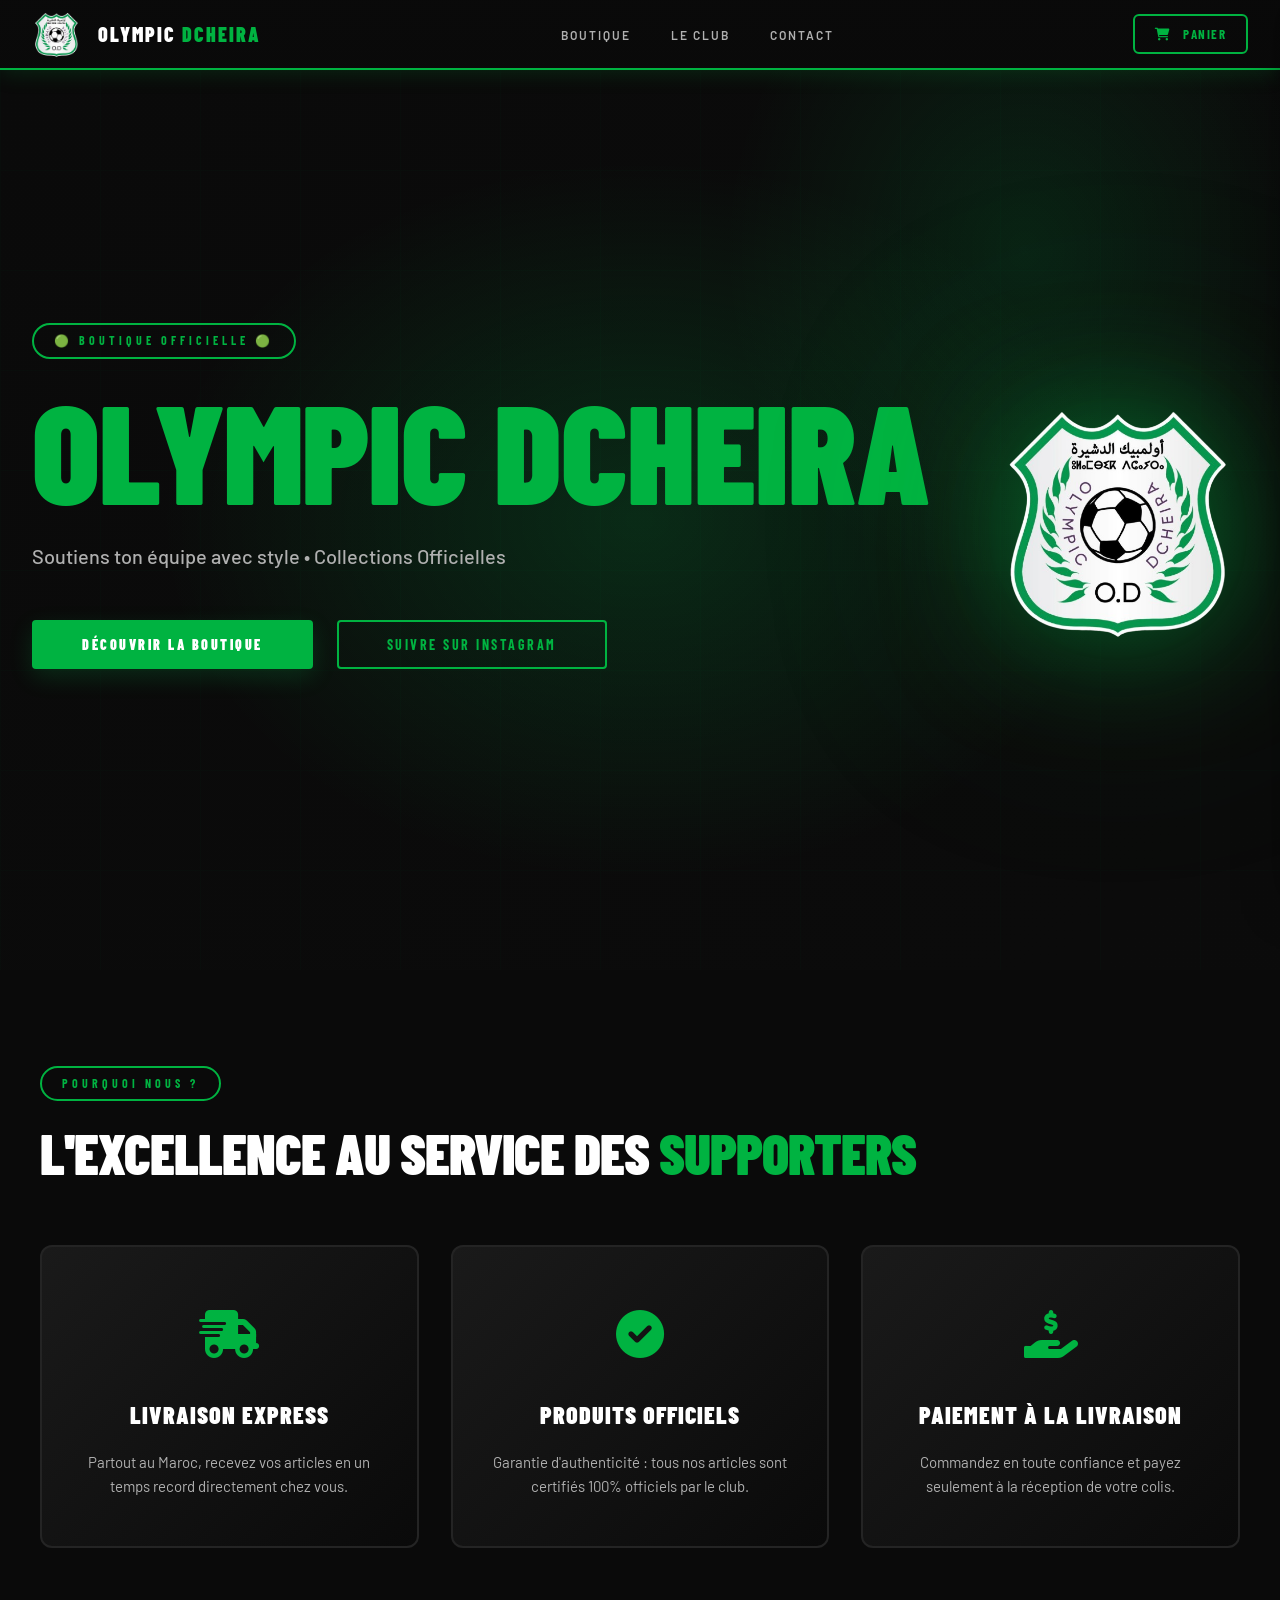
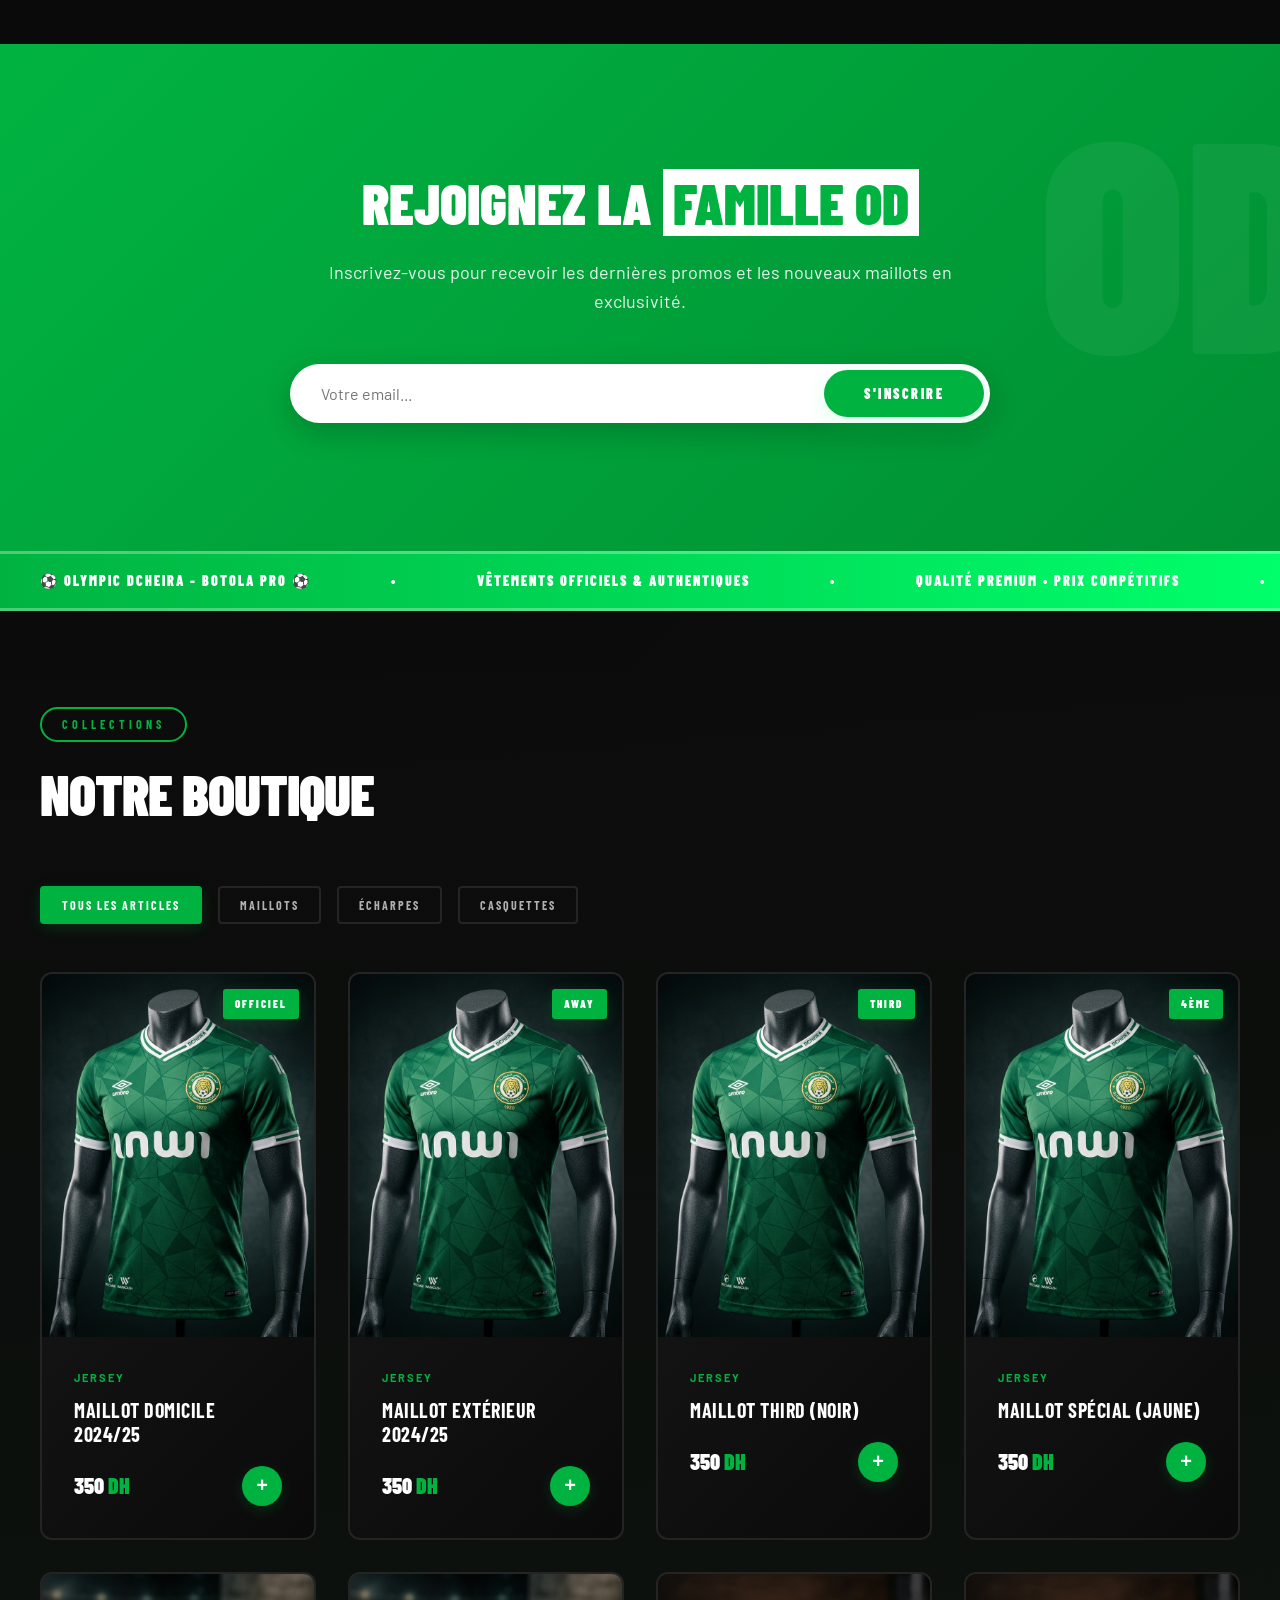
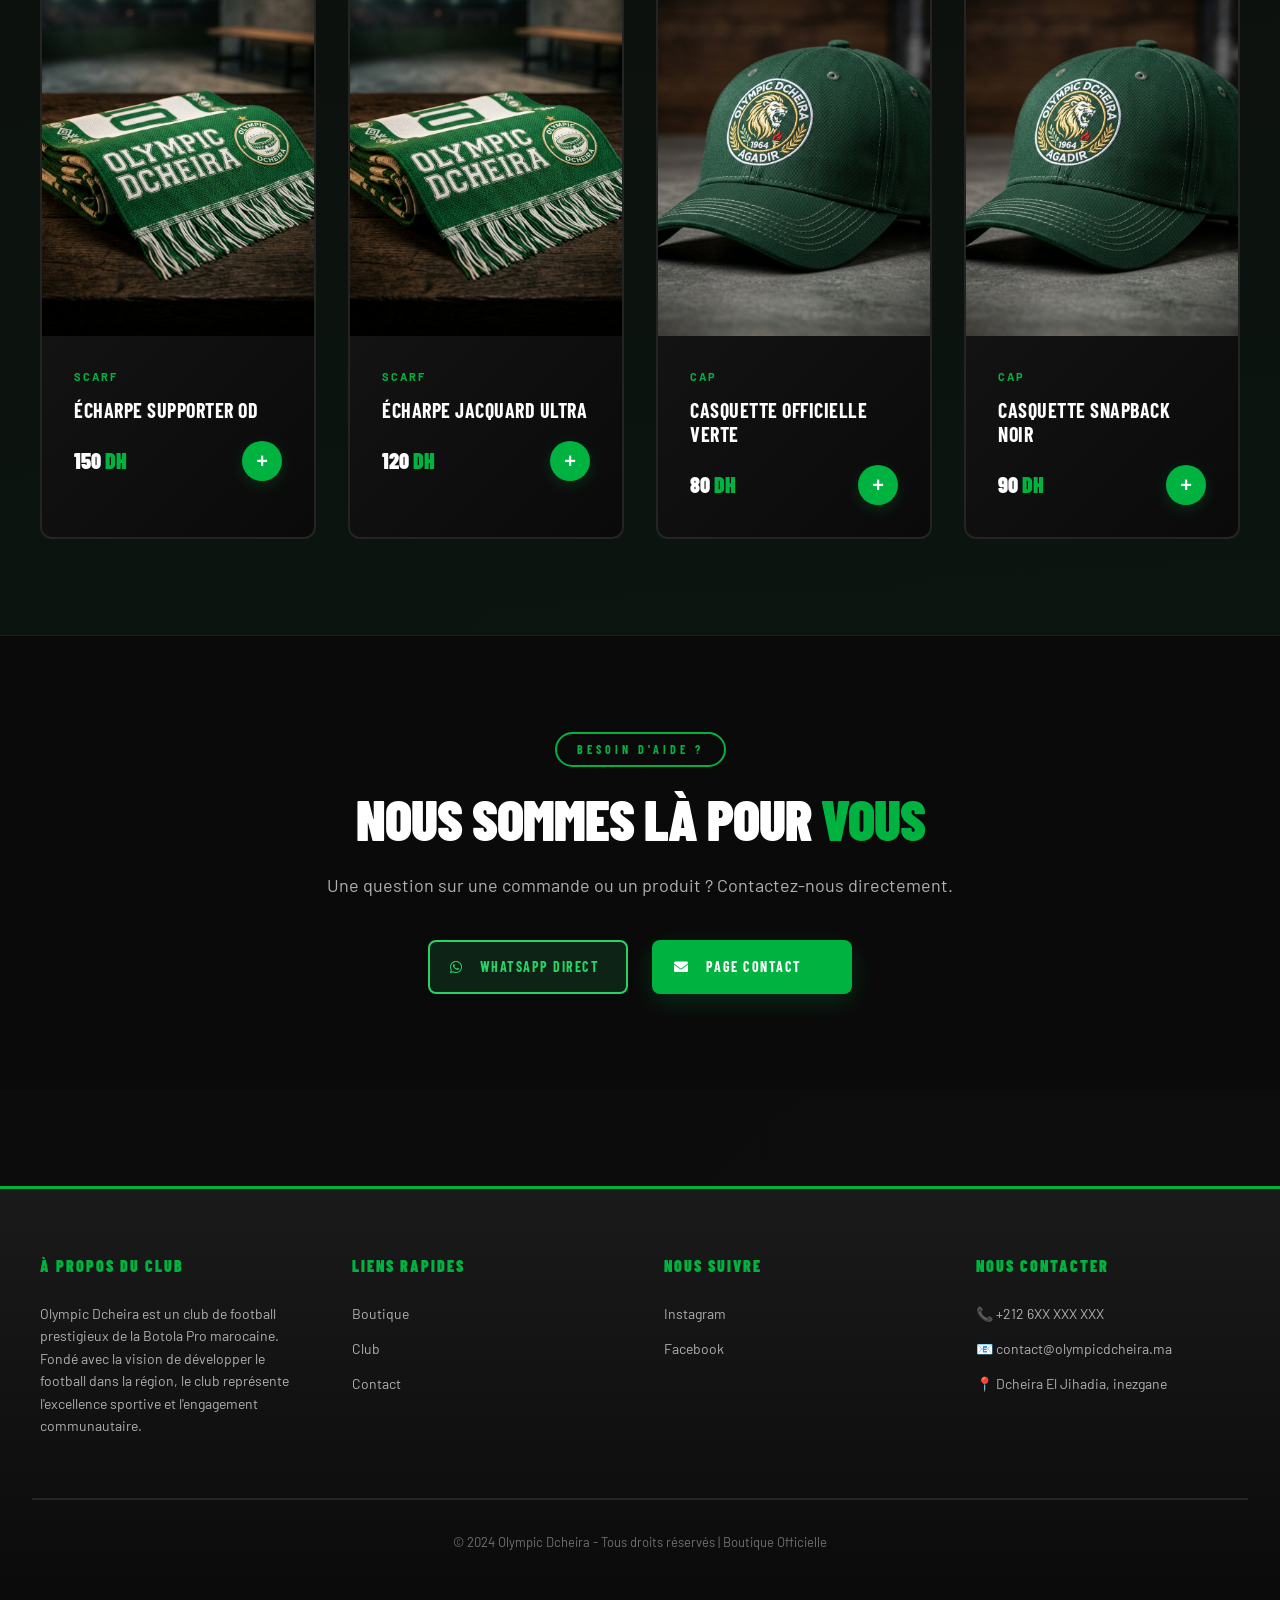
==== commit 2b5de97b: "style: refactor CSS architecture and optimize UI components" ====
--- a/index.html
+++ b/index.html
@@ -39,8 +39,8 @@
   <!-- Hero -->
   <section class="hero">
     <div class="hero-content">
-      <div class="hero-tag">🟢 Boutique Officielle 🟢</div>
-      <h1 class="hero-title"><span class="vert">Olympic</span> <span class="blanc">Dcheira</span></h1>
+      <div class="badge">🟢 Boutique Officielle 🟢</div>
+      <h1 class="section-title title-xl"><span class="vert">Olympic</span> <span class="blanc">Dcheira</span></h1>
       <p class="hero-subtitle">Soutiens ton équipe avec style • Collections Officielles</p>
       <div class="hero-buttons">
         <button class="btn-primary" onclick="scrollToStore()">DÉCOUVRIR LA BOUTIQUE</button>
@@ -55,21 +55,21 @@
   <!-- TRUST SECTION / POURQUOI NOUS -->
   <section class="trust-section">
     <div class="section-header">
-      <div class="section-tag">Pourquoi nous ?</div>
+      <div class="badge">Pourquoi nous ?</div>
       <h2 class="section-title">L'excellence au service des <span>Supporters</span></h2>
     </div>
     <div class="trust-grid">
-      <div class="trust-card">
+      <div class="premium-card trust-card">
         <div class="trust-icon"><i class="fa-solid fa-truck-fast"></i></div>
         <h3>Livraison Express</h3>
         <p>Partout au Maroc, recevez vos articles en un temps record directement chez vous.</p>
       </div>
-      <div class="trust-card">
+      <div class="premium-card trust-card">
         <div class="trust-icon"><i class="fa-solid fa-circle-check"></i></div>
         <h3>Produits Officiels</h3>
         <p>Garantie d'authenticité : tous nos articles sont certifiés 100% officiels par le club.</p>
       </div>
-      <div class="trust-card">
+      <div class="premium-card trust-card">
         <div class="trust-icon"><i class="fa-solid fa-hand-holding-dollar"></i></div>
         <h3>Paiement à la Livraison</h3>
         <p>Commandez en toute confiance et payez seulement à la réception de votre colis.</p>
@@ -100,14 +100,22 @@
       <span class="ticker-item">•</span>
       <span class="ticker-item">SOUTIENS TON CLUB AVEC STYLE</span>
       <span class="ticker-item">•</span>
+      <!-- Duplicate for seamless loop -->
       <span class="ticker-item">⚽ OLYMPIC DCHEIRA - BOTOLA PRO ⚽</span>
+      <span class="ticker-item">•</span>
+      <span class="ticker-item">VÊTEMENTS OFFICIELS & AUTHENTIQUES</span>
+      <span class="ticker-item">•</span>
+      <span class="ticker-item">QUALITÉ PREMIUM • PRIX COMPÉTITIFS</span>
+      <span class="ticker-item">•</span>
+      <span class="ticker-item">SOUTIENS TON CLUB AVEC STYLE</span>
+      <span class="ticker-item">•</span>
     </div>
   </div>
 
   <!-- Store -->
   <section class="store" id="store">
     <div class="section-header">
-      <div class="section-tag">Collections</div>
+      <div class="badge">Collections</div>
       <h2 class="section-title">Notre Boutique</h2>
     </div>
 
@@ -146,7 +154,7 @@
   <!-- QUICK CONTACT -->
   <section class="quick-contact">
     <div class="quick-contact-content">
-      <div class="section-tag">Besoin d'aide ?</div>
+      <div class="badge">Besoin d'aide ?</div>
       <h2 class="section-title">Nous sommes là pour <span>vous</span></h2>
       <p>Une question sur une commande ou un produit ? Contactez-nous directement.</p>
       <div class="quick-contact-btns">
--- a/assets/css/style.css
+++ b/assets/css/style.css
@@ -228,8 +228,8 @@
 
 .ticker-inner {
   display: flex;
-  gap: 0;
-  animation: scrollTicker 20s linear infinite;
+  width: max-content;
+  animation: scrollTicker 40s linear infinite;
   white-space: nowrap;
 }
 
@@ -248,8 +248,10 @@
   flex-shrink: 0;
 }
 
-/* --- COMMON UI COMPONENTS --- */
-.section-label {
+/* --- UI COMPONENTS --- */
+
+/* Badges */
+.badge {
   font-family: 'Barlow Condensed', sans-serif;
   font-size: 12px;
   font-weight: 700;
@@ -257,13 +259,22 @@
   text-transform: uppercase;
   color: var(--vert);
   display: inline-block;
+  padding: 6px 20px;
+  border: 2px solid var(--vert);
+  border-radius: 50px;
+  margin-bottom: 1.5rem;
+  position: relative;
+  z-index: 1;
+}
+
+.badge-outline {
+  border-width: 1px;
   padding: 6px 16px;
-  border: 1px solid var(--vert);
-  border-radius: 50px;
   margin-bottom: 1rem;
 }
 
-.section-heading {
+/* Typography */
+.section-title {
   font-family: 'Barlow Condensed', sans-serif;
   font-size: clamp(32px, 5vw, 56px);
   font-weight: 900;
@@ -271,11 +282,43 @@
   line-height: 1;
   letter-spacing: -1px;
   margin-bottom: 1.5rem;
-}
-
-.section-heading span {
-  color: var(--vert);
-}
+  position: relative;
+  z-index: 1;
+}
+
+.section-title span, .section-title .vert { color: var(--vert); }
+
+.title-large { font-size: clamp(48px, 10vw, 100px); letter-spacing: -2px; }
+.title-xl { font-size: clamp(56px, 12vw, 140px); line-height: 0.95; }
+
+/* Cards Base */
+.premium-card {
+  background: linear-gradient(135deg, var(--gris-fonce) 0%, var(--gris-sombre) 100%);
+  border: 2px solid var(--gris-surface);
+  border-radius: 12px;
+  overflow: hidden;
+  transition: all 0.4s cubic-bezier(0.4, 0, 0.2, 1);
+  position: relative;
+}
+
+.premium-card:hover {
+  border-color: var(--vert);
+  transform: translateY(-10px);
+  box-shadow: 0 20px 50px var(--vert-clair);
+}
+
+.premium-card::after {
+  content: '';
+  position: absolute;
+  inset: 0;
+  background: radial-gradient(circle at center, var(--vert-clair) 0%, transparent 70%);
+  opacity: 0;
+  transition: opacity 0.4s;
+  pointer-events: none;
+}
+
+.premium-card:hover::after { opacity: 1; }
+
 
 .btn-primary {
   background: var(--vert);
@@ -326,58 +369,6 @@
   transform: translateY(-3px);
 }
 
-/* --- PAGE HEADER --- */
-.page-header {
-  margin-top: 70px;
-  padding: 5rem 2rem 3rem;
-  text-align: center;
-  position: relative;
-  overflow: hidden;
-}
-
-.page-header::before {
-  content: '';
-  position: absolute;
-  inset: 0;
-  background: radial-gradient(ellipse 800px 400px at 50% 50%, var(--vert-clair) 0%, transparent 60%);
-  animation: pulseBg 6s ease-in-out infinite;
-}
-
-@keyframes pulseBg {
-  0%, 100% { opacity: 0.4; }
-  50% { opacity: 0.9; }
-}
-
-.page-tag {
-  font-family: 'Barlow Condensed', sans-serif;
-  font-size: 12px;
-  font-weight: 700;
-  letter-spacing: 4px;
-  text-transform: uppercase;
-  color: var(--vert);
-  display: inline-block;
-  padding: 6px 20px;
-  border: 2px solid var(--vert);
-  border-radius: 50px;
-  margin-bottom: 1.5rem;
-  position: relative;
-  z-index: 1;
-}
-
-.page-title {
-  font-family: 'Barlow Condensed', sans-serif;
-  font-size: clamp(48px, 10vw, 100px);
-  font-weight: 900;
-  text-transform: uppercase;
-  line-height: 1;
-  letter-spacing: -2px;
-  position: relative;
-  z-index: 1;
-}
-
-.page-title span {
-  color: var(--vert);
-}
 
 /* --- CART SIDEBAR --- */
 .cart-overlay {
@@ -750,34 +741,6 @@
   to { opacity: 1; transform: translateY(0); }
 }
 
-.hero-tag {
-  font-family: 'Barlow Condensed', sans-serif;
-  font-size: 13px;
-  font-weight: 700;
-  letter-spacing: 4px;
-  text-transform: uppercase;
-  color: var(--vert);
-  margin-bottom: 1.5rem;
-  display: inline-flex;
-  align-items: center;
-  gap: 8px;
-  padding: 8px 20px;
-  border: 2px solid var(--vert);
-  border-radius: 50px;
-}
-
-.hero-title {
-  font-family: 'Barlow Condensed', sans-serif;
-  font-size: clamp(56px, 12vw, 140px);
-  font-weight: 900;
-  line-height: 0.95;
-  text-transform: uppercase;
-  letter-spacing: -2px;
-  margin-bottom: 1.5rem;
-}
-
-.hero-title .vert { color: var(--vert); }
-.hero-title .blanc { color: var(--blanc); }
 
 .hero-subtitle {
   font-size: 20px;
@@ -805,30 +768,6 @@
   margin: 0 auto 4rem;
 }
 
-.section-tag {
-  font-family: 'Barlow Condensed', sans-serif;
-  font-size: 12px;
-  font-weight: 700;
-  letter-spacing: 4px;
-  text-transform: uppercase;
-  color: var(--vert);
-  margin-bottom: 1rem;
-  display: inline-block;
-  padding: 6px 16px;
-  border: 1px solid var(--vert);
-  border-radius: 50px;
-}
-
-.section-title {
-  font-family: 'Barlow Condensed', sans-serif;
-  font-size: clamp(40px, 7vw, 72px);
-  font-weight: 900;
-  text-transform: uppercase;
-  line-height: 1;
-  letter-spacing: -1px;
-  margin-top: 1rem;
-}
-
 .filters {
   max-width: 1200px;
   margin: 0 auto 3rem;
@@ -873,18 +812,7 @@
 }
 
 .product-card {
-  background: linear-gradient(135deg, var(--gris-fonce) 0%, var(--gris-sombre) 100%);
-  border: 2px solid var(--gris-surface);
-  overflow: hidden;
   cursor: pointer;
-  transition: all 0.4s cubic-bezier(0.4, 0, 0.2, 1);
-  position: relative;
-}
-
-.product-card:hover {
-  border-color: var(--vert);
-  transform: translateY(-8px);
-  box-shadow: 0 20px 50px var(--vert-clair);
 }
 
 .product-image {
@@ -1019,18 +947,8 @@
 }
 
 .trust-card {
-  background: linear-gradient(135deg, var(--gris-fonce) 0%, var(--gris-sombre) 100%);
-  border: 2px solid var(--gris-surface);
   padding: 3rem 2rem;
   text-align: center;
-  border-radius: 12px;
-  transition: all 0.3s;
-}
-
-.trust-card:hover {
-  border-color: var(--vert);
-  transform: translateY(-10px);
-  box-shadow: 0 20px 40px rgba(0, 179, 65, 0.1);
 }
 
 .trust-icon {
@@ -1181,19 +1099,9 @@
 }
 
 .stat-card {
-  background: linear-gradient(135deg, var(--gris-fonce) 0%, var(--gris-sombre) 100%);
-  border: 2px solid var(--gris-surface);
-  border-radius: 12px;
   padding: 2.5rem 2rem;
   text-align: center;
-  transition: all 0.4s cubic-bezier(0.175, 0.885, 0.32, 1.275);
   animation: fadeInUp 0.8s ease-out forwards;
-}
-
-.stat-card:hover {
-  border-color: var(--vert);
-  transform: translateY(-10px) scale(1.05);
-  box-shadow: 0 20px 50px rgba(0, 179, 65, 0.2);
 }
 
 .stat-number {
@@ -1227,38 +1135,17 @@
 }
 
 .palmares-card {
-  background: linear-gradient(135deg, var(--gris-fonce) 0%, var(--gris-sombre) 100%);
-  border: 1px solid var(--gris-surface);
-  border-radius: 15px;
   padding: 2.5rem 2rem;
   display: flex;
   flex-direction: column;
   align-items: center;
   text-align: center;
   gap: 1.5rem;
-  transition: all 0.5s cubic-bezier(0.4, 0, 0.2, 1);
-  position: relative;
-  overflow: hidden;
   animation: fadeInUp 0.8s ease-out forwards;
 }
 
-.palmares-card::before {
-  content: '';
-  position: absolute;
-  inset: 0;
-  background: radial-gradient(circle at center, var(--vert-clair) 0%, transparent 70%);
-  opacity: 0;
-  transition: opacity 0.5s;
-}
-
 .palmares-card:hover {
-  border-color: var(--vert);
   transform: translateY(-10px) scale(1.02);
-  box-shadow: 0 25px 50px rgba(0, 179, 65, 0.2);
-}
-
-.palmares-card:hover::before {
-  opacity: 1;
 }
 
 .palmares-icon {
@@ -1320,33 +1207,12 @@
 }
 
 .staff-card {
-  background: linear-gradient(135deg, var(--gris-fonce) 0%, var(--gris-sombre) 100%);
-  border: 2px solid var(--gris-surface);
-  border-radius: 12px;
   padding: 2.5rem 2rem;
   text-align: center;
-  transition: all 0.4s cubic-bezier(0.175, 0.885, 0.32, 1.275);
-  position: relative;
-  overflow: hidden;
 }
 
 .staff-card:hover {
-  border-color: var(--vert);
   transform: translateY(-8px) scale(1.02);
-  box-shadow: 0 20px 40px rgba(0, 179, 65, 0.15);
-}
-
-.staff-card::after {
-  content: '';
-  position: absolute;
-  inset: 0;
-  background: radial-gradient(circle at center, var(--vert-clair) 0%, transparent 70%);
-  opacity: 0;
-  transition: opacity 0.4s;
-}
-
-.staff-card:hover::after {
-  opacity: 1;
 }
 
 .staff-avatar {
@@ -1403,33 +1269,12 @@
 }
 
 .joueur-card {
-  background: linear-gradient(135deg, var(--gris-fonce) 0%, var(--gris-sombre) 100%);
-  border: 2px solid var(--gris-surface);
-  border-radius: 12px;
   padding: 2rem 1.5rem;
   text-align: center;
-  transition: all 0.4s cubic-bezier(0.175, 0.885, 0.32, 1.275);
-  position: relative;
-  overflow: hidden;
 }
 
 .joueur-card:hover {
-  border-color: var(--vert);
   transform: translateY(-10px) scale(1.05);
-  box-shadow: 0 20px 40px rgba(0, 179, 65, 0.15);
-}
-
-.joueur-card::after {
-  content: '';
-  position: absolute;
-  inset: 0;
-  background: radial-gradient(circle at center, var(--vert-clair) 0%, transparent 70%);
-  opacity: 0;
-  transition: opacity 0.4s;
-}
-
-.joueur-card:hover::after {
-  opacity: 1;
 }
 
 .joueur-numero {
@@ -1561,17 +1406,13 @@
 .contact-info { display: flex; flex-direction: column; gap: 1.5rem; margin-bottom: 2.5rem; }
 
 .info-card {
-  background: linear-gradient(135deg, var(--gris-fonce) 0%, var(--gris-sombre) 100%);
-  border: 2px solid var(--gris-surface);
-  border-radius: 8px;
   padding: 1.5rem;
   display: flex;
   align-items: center;
   gap: 1.2rem;
-  transition: all 0.3s;
-}
-
-.info-card:hover { border-color: var(--vert); transform: translateX(5px); }
+}
+
+.info-card:hover { transform: translateX(5px); }
 
 .info-icon { font-size: 28px; flex-shrink: 0; }
 
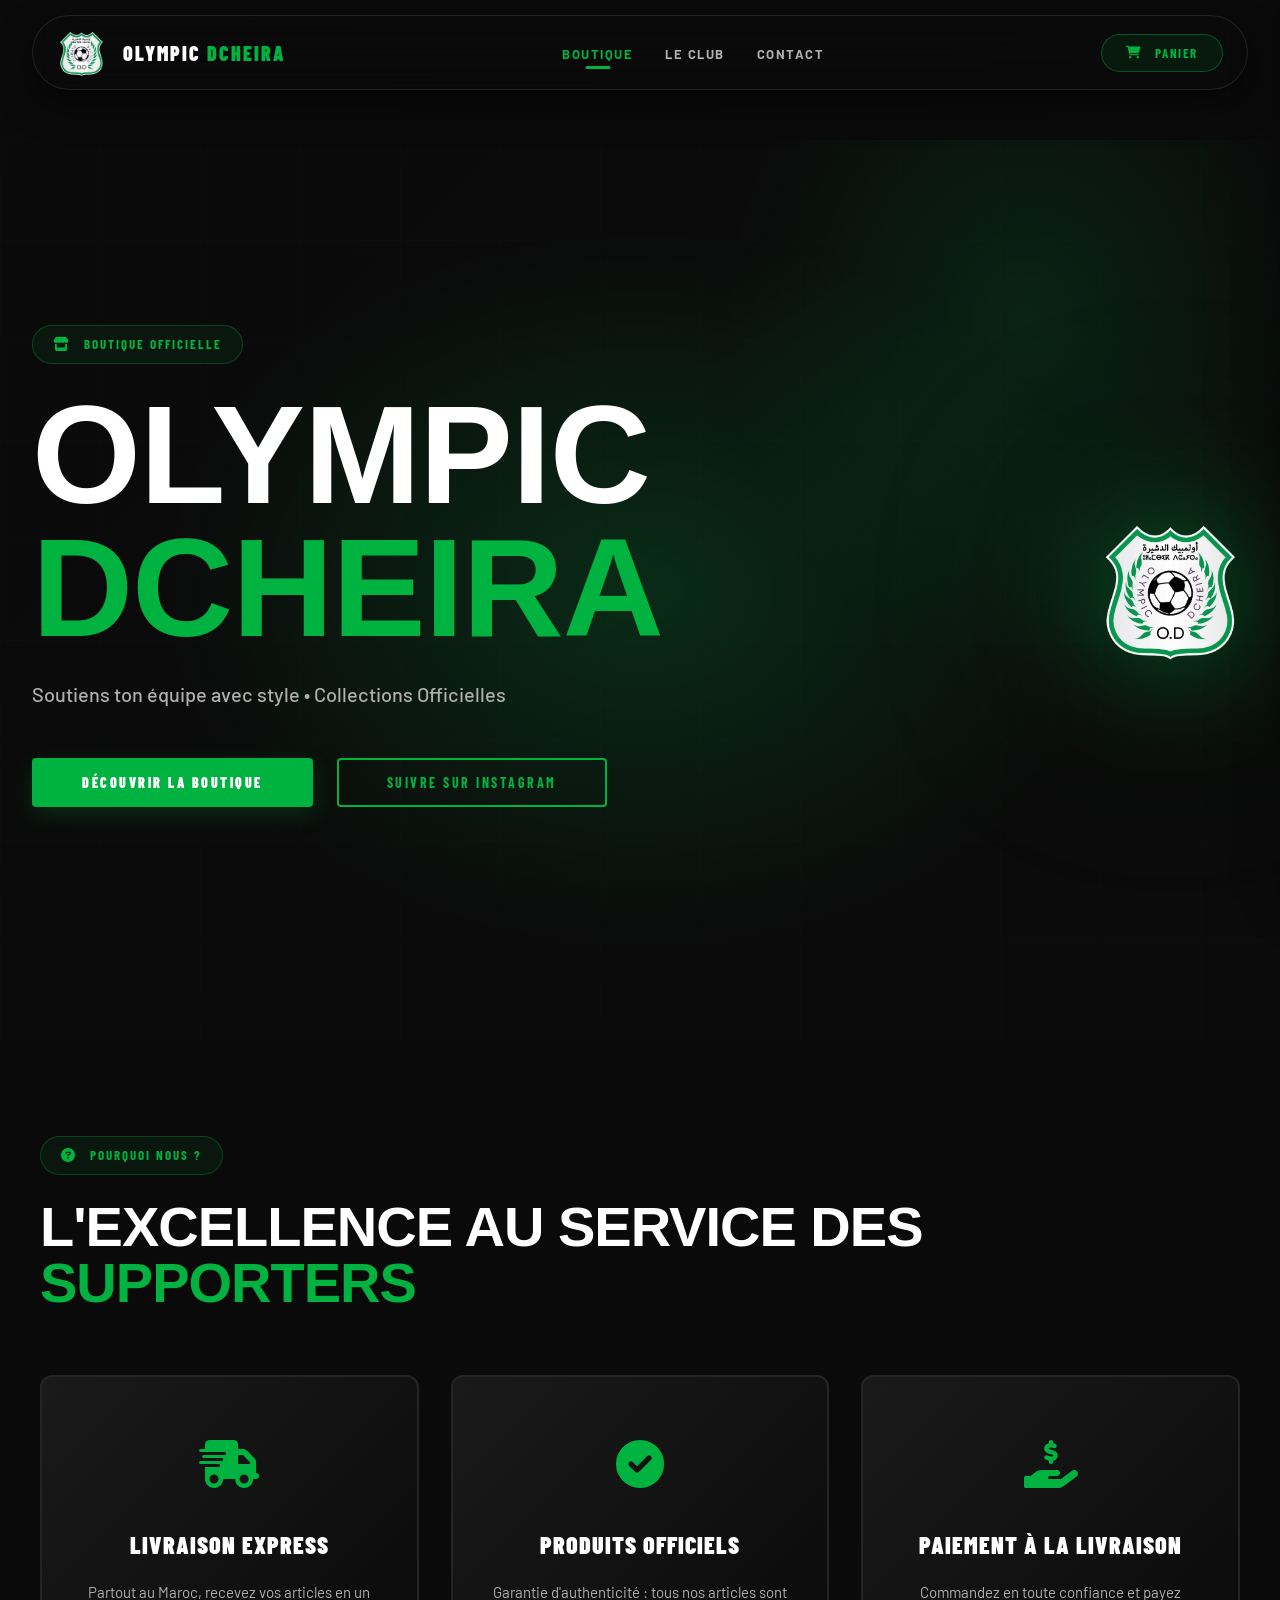
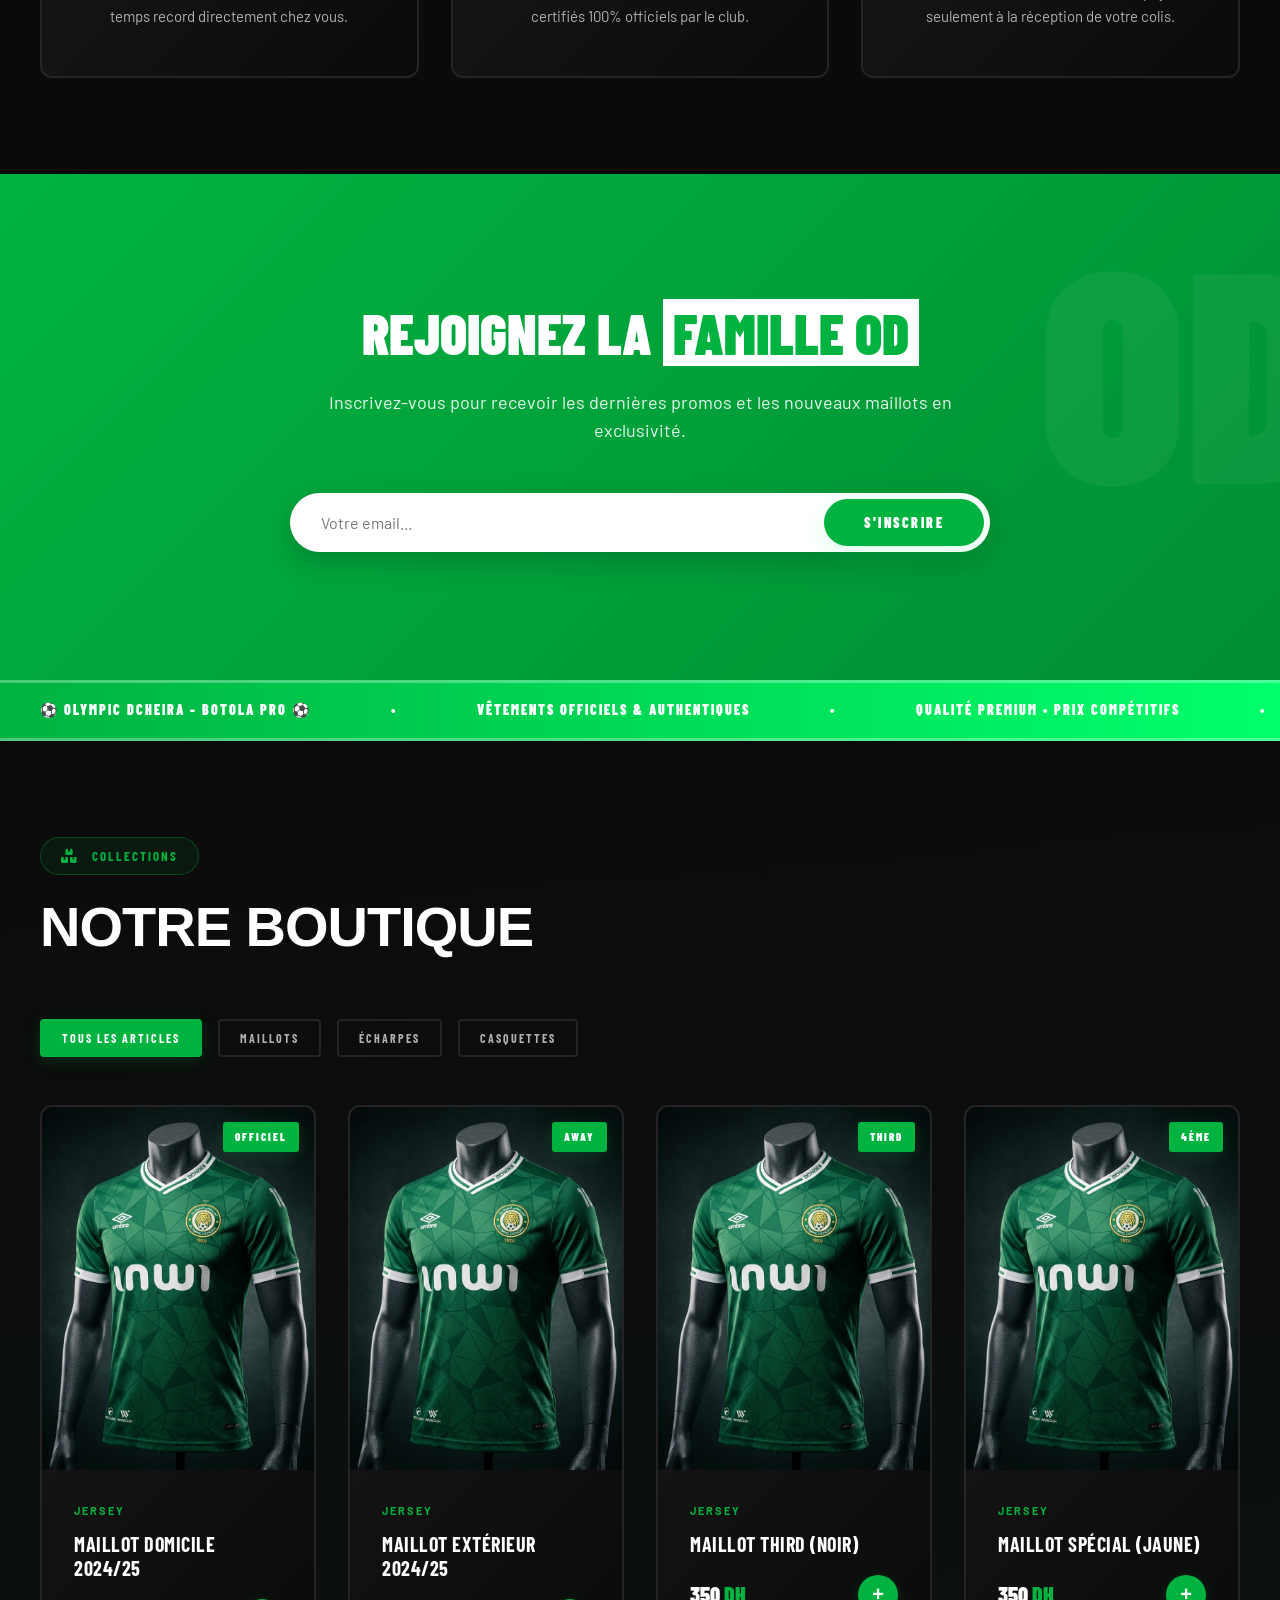
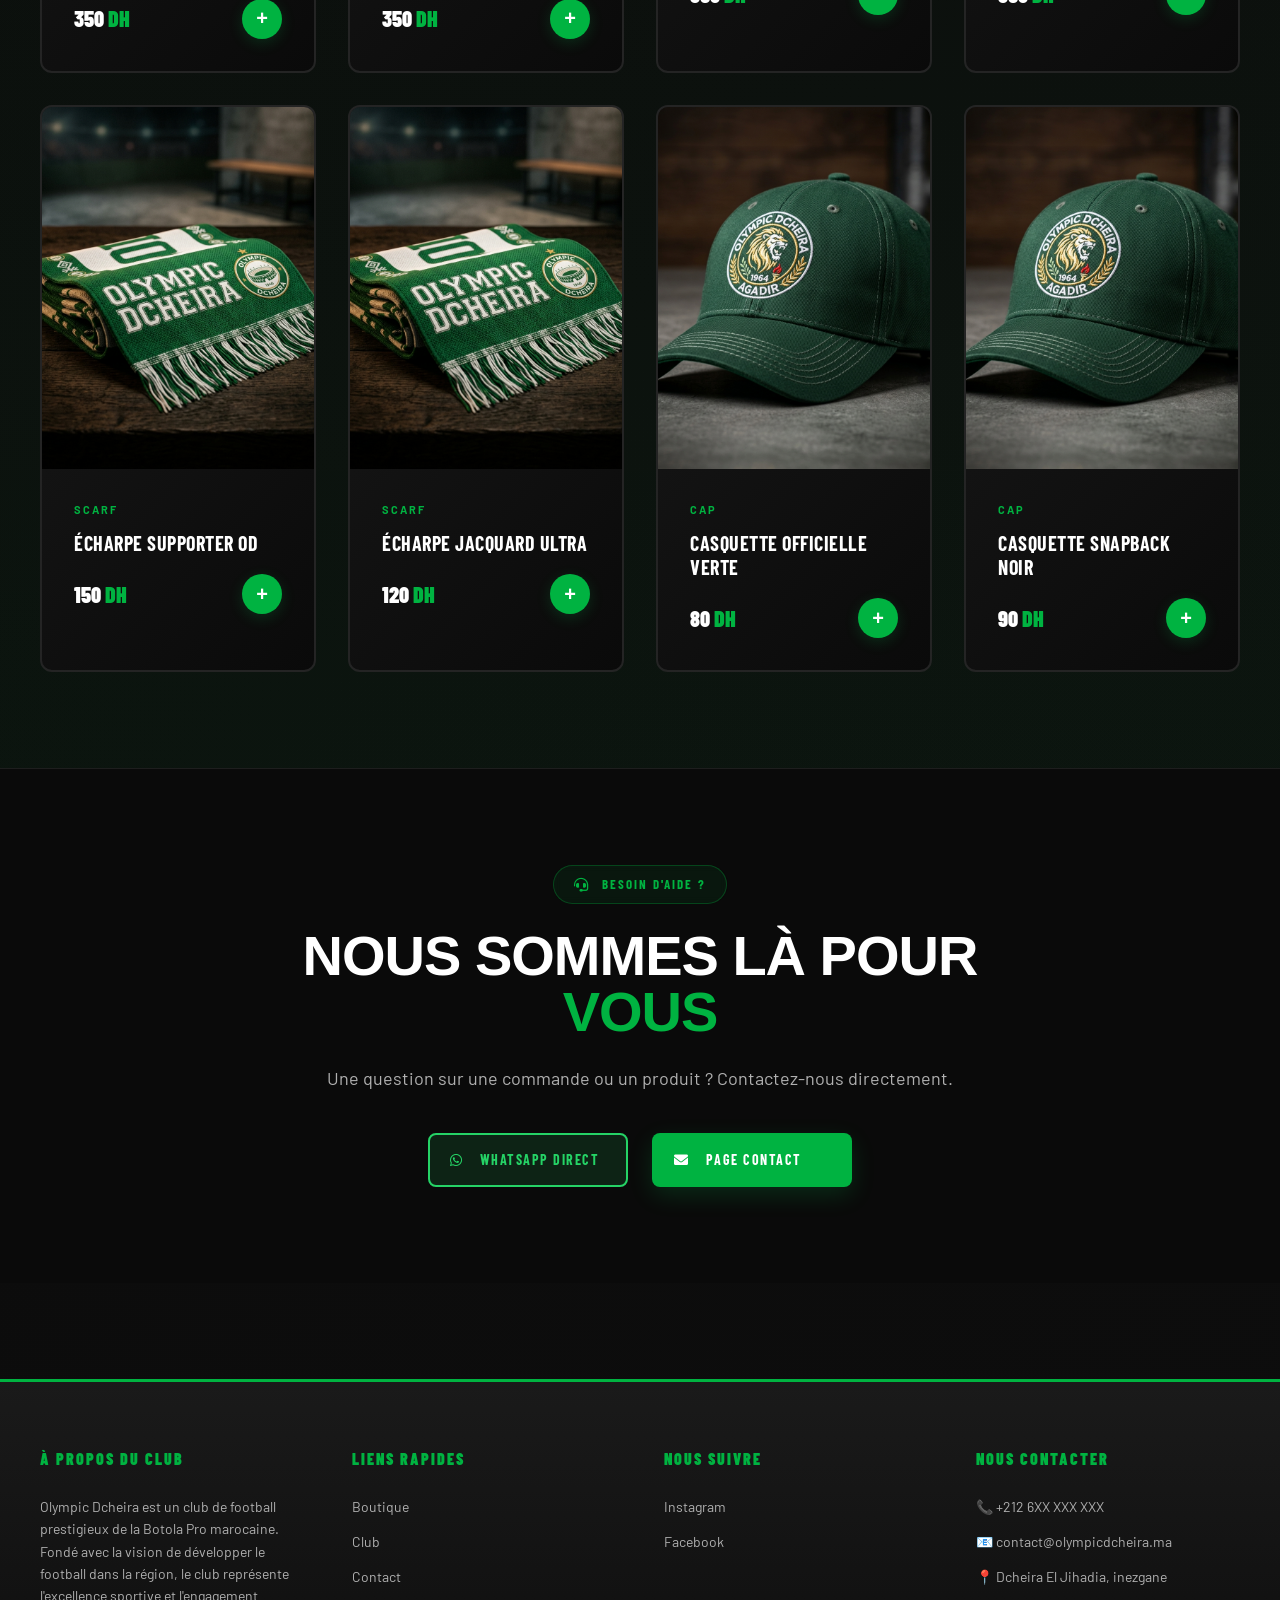
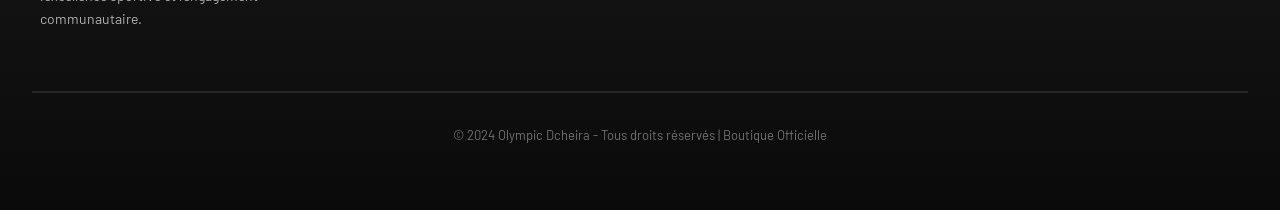
==== commit 749235fd: "style: refactor CSS architecture and optimize UI components" ====
--- a/index.html
+++ b/index.html
@@ -38,9 +38,9 @@
 
   <!-- Hero -->
   <section class="hero">
-    <div class="hero-content">
-      <div class="badge">🟢 Boutique Officielle 🟢</div>
-      <h1 class="section-title title-xl"><span class="vert">Olympic</span> <span class="blanc">Dcheira</span></h1>
+    <div class="hero-content reveal-blur">
+      <div class="section-badge"><i class="fa-solid fa-store"></i> Boutique Officielle</div>
+      <h1 class="section-title title-xl"><span class="blanc">Olympic</span> <span class="vert">Dcheira</span></h1>
       <p class="hero-subtitle">Soutiens ton équipe avec style • Collections Officielles</p>
       <div class="hero-buttons">
         <button class="btn-primary" onclick="scrollToStore()">DÉCOUVRIR LA BOUTIQUE</button>
@@ -55,7 +55,7 @@
   <!-- TRUST SECTION / POURQUOI NOUS -->
   <section class="trust-section">
     <div class="section-header">
-      <div class="badge">Pourquoi nous ?</div>
+      <div class="section-badge"><i class="fa-solid fa-circle-question"></i> Pourquoi nous ?</div>
       <h2 class="section-title">L'excellence au service des <span>Supporters</span></h2>
     </div>
     <div class="trust-grid">
@@ -115,7 +115,7 @@
   <!-- Store -->
   <section class="store" id="store">
     <div class="section-header">
-      <div class="badge">Collections</div>
+      <div class="section-badge"><i class="fa-solid fa-boxes-stacked"></i> Collections</div>
       <h2 class="section-title">Notre Boutique</h2>
     </div>
 
@@ -154,7 +154,7 @@
   <!-- QUICK CONTACT -->
   <section class="quick-contact">
     <div class="quick-contact-content">
-      <div class="badge">Besoin d'aide ?</div>
+      <div class="section-badge"><i class="fa-solid fa-headset"></i> Besoin d'aide ?</div>
       <h2 class="section-title">Nous sommes là pour <span>vous</span></h2>
       <p>Une question sur une commande ou un produit ? Contactez-nous directement.</p>
       <div class="quick-contact-btns">
--- a/assets/css/style.css
+++ b/assets/css/style.css
@@ -50,19 +50,31 @@
 /* --- NAVIGATION --- */
 nav {
   position: fixed;
-  top: 0;
-  left: 0;
-  right: 0;
-  z-index: 100;
+  top: 15px;
+  left: 50%;
+  transform: translateX(-50%);
+  width: 95%;
+  max-width: 1240px;
+  z-index: 2000;
   display: flex;
   align-items: center;
   justify-content: space-between;
-  padding: 0 2rem;
-  height: 70px;
-  background: linear-gradient(180deg, rgba(10, 10, 10, 0.98) 0%, rgba(10, 10, 10, 0.95) 100%);
-  backdrop-filter: blur(10px);
-  border-bottom: 2px solid var(--vert);
-  box-shadow: 0 4px 20px rgba(0, 179, 65, 0.15);
+  padding: 0 1.5rem;
+  height: 75px;
+  background: rgba(10, 10, 10, 0.8);
+  backdrop-filter: blur(20px) saturate(160%);
+  -webkit-backdrop-filter: blur(20px) saturate(160%);
+  border: 1px solid rgba(255, 255, 255, 0.1);
+  border-radius: 100px;
+  box-shadow: 0 15px 35px rgba(0, 0, 0, 0.5);
+  transition: all 0.4s cubic-bezier(0.23, 1, 0.32, 1);
+}
+
+nav.scrolled {
+  top: 8px;
+  height: 65px;
+  background: rgba(10, 10, 10, 0.95);
+  border: 1px solid rgba(0, 179, 65, 0.4);
 }
 
 .nav-brand {
@@ -70,6 +82,7 @@
   align-items: center;
   gap: 1rem;
   text-decoration: none;
+  animation: navLinkFade 0.6s cubic-bezier(0.4, 0, 0.2, 1) forwards;
 }
 
 .nav-logo {
@@ -131,69 +144,91 @@
 
 .nav-links {
   display: flex;
-  gap: 2.5rem;
+  gap: 2rem;
   list-style: none;
+  position: relative;
+}
+
+/* On supprime le fond qui glisse */
+.nav-links-bg {
+  display: none;
+}
+
+.nav-links li {
+  position: relative;
 }
 
 .nav-links a {
   text-decoration: none;
   color: var(--gris-text);
-  font-size: 12px;
-  font-weight: 600;
-  letter-spacing: 2px;
-  text-transform: uppercase;
-  transition: all 0.3s;
+  font-size: 13px;
+  font-weight: 700;
+  letter-spacing: 1.5px;
+  text-transform: uppercase;
+  transition: all 0.3s ease;
+  padding: 5px 0;
   position: relative;
 }
 
 .nav-links a::after {
   content: '';
   position: absolute;
-  bottom: -5px;
-  left: 0;
+  bottom: -2px;
+  left: 50%;
   width: 0;
-  height: 2px;
+  height: 3px;
   background: var(--vert);
-  transition: width 0.3s;
-}
-
-.nav-links a:hover, .nav-links a.active {
+  transition: all 0.3s ease;
+  transform: translateX(-50%);
+  border-radius: 2px;
+}
+
+.nav-links a:hover {
   color: var(--vert);
 }
 
 .nav-links a:hover::after, .nav-links a.active::after {
-  width: 100%;
-}
+  width: 25px; /* Soulignement court et moderne */
+}
+
+.nav-links a.active {
+  color: var(--vert);
+}
+
 
 .nav-right {
   display: flex;
   align-items: center;
   gap: 1.5rem;
+  opacity: 1 !important;
 }
 
 .cart-btn {
   position: relative;
-  background: none;
-  border: 2px solid var(--vert);
-  color: var(--vert);
-  padding: 10px 20px;
-  border-radius: 6px;
+  background: rgba(0, 179, 65, 0.1);
+  border: 1px solid rgba(0, 179, 65, 0.4);
+  color: var(--vert);
+  padding: 10px 24px;
+  border-radius: 50px;
   cursor: pointer;
   font-family: 'Barlow Condensed', sans-serif;
   font-weight: 700;
   font-size: 13px;
   letter-spacing: 1.5px;
   text-transform: uppercase;
-  transition: all 0.3s;
-  display: flex;
-  align-items: center;
-  gap: 0.7rem;
+  transition: all 0.4s cubic-bezier(0.23, 1, 0.32, 1);
+  display: flex;
+  align-items: center;
+  gap: 0.8rem;
   text-decoration: none;
+  backdrop-filter: blur(4px);
 }
 
 .cart-btn:hover {
-  background: var(--vert-clair);
-  box-shadow: 0 4px 15px var(--vert-clair);
+  background: var(--vert);
+  color: var(--blanc);
+  border-color: var(--vert);
+  box-shadow: 0 10px 20px var(--vert-clair);
   transform: translateY(-2px);
 }
 
@@ -216,6 +251,16 @@
 
 .cart-count.show { display: flex; }
 
+.cart-count.pulse {
+  animation: cartPulse 0.4s cubic-bezier(0.175, 0.885, 0.32, 1.275);
+}
+
+@keyframes cartPulse {
+  0% { transform: scale(1); }
+  50% { transform: scale(1.5); }
+  100% { transform: scale(1); }
+}
+
 /* --- TICKER --- */
 .ticker {
   background: linear-gradient(90deg, var(--vert) 0%, #00ff6b 100%);
@@ -273,9 +318,70 @@
   margin-bottom: 1rem;
 }
 
+.section-badge {
+  display: inline-flex;
+  align-items: center;
+  gap: 0.8rem;
+  background: rgba(0, 179, 65, 0.08);
+  border: 1px solid rgba(0, 179, 65, 0.3);
+  padding: 8px 20px;
+  border-radius: 50px;
+  color: var(--vert);
+  font-family: 'Barlow Condensed', sans-serif;
+  font-weight: 700;
+  font-size: 13px;
+  letter-spacing: 2px;
+  text-transform: uppercase;
+  margin-bottom: 1.5rem;
+  transition: all 0.4s cubic-bezier(0.4, 0, 0.2, 1);
+  position: relative;
+  overflow: hidden;
+  backdrop-filter: blur(5px);
+}
+
+.section-badge i {
+  font-size: 14px;
+  transition: transform 0.4s;
+}
+
+.section-badge:hover {
+  background: rgba(0, 179, 65, 0.15);
+  border-color: var(--vert);
+  transform: translateX(5px);
+  box-shadow: 0 0 20px rgba(0, 179, 65, 0.2);
+}
+
+.section-badge:hover i {
+  transform: scale(1.2) rotate(10deg);
+}
+
+.section-badge::before {
+  content: '';
+  position: absolute;
+  top: 0;
+  left: -100%;
+  width: 50%;
+  height: 100%;
+  background: linear-gradient(
+    90deg,
+    transparent,
+    rgba(255, 255, 255, 0.2),
+    transparent
+  );
+  transition: 0.5s;
+}
+
+.section-badge:hover::before {
+  left: 200%;
+}
+
 /* Typography */
+.page-header {
+  margin-top: 130px;
+  text-align: center;
+  padding: 2rem;
+}
 .section-title {
-  font-family: 'Barlow Condensed', sans-serif;
   font-size: clamp(32px, 5vw, 56px);
   font-weight: 900;
   text-transform: uppercase;
@@ -287,6 +393,7 @@
 }
 
 .section-title span, .section-title .vert { color: var(--vert); }
+.section-title .blanc { color: var(--blanc); }
 
 .title-large { font-size: clamp(48px, 10vw, 100px); letter-spacing: -2px; }
 .title-xl { font-size: clamp(56px, 12vw, 140px); line-height: 0.95; }
@@ -375,7 +482,7 @@
   position: fixed;
   inset: 0;
   background: rgba(0, 0, 0, 0.8);
-  z-index: 200;
+  z-index: 3000;
   opacity: 0;
   pointer-events: none;
   transition: opacity 0.3s;
@@ -394,12 +501,41 @@
   bottom: 0;
   width: 400px;
   background: linear-gradient(180deg, var(--gris-fonce) 0%, var(--gris-sombre) 100%);
-  z-index: 201;
+  z-index: 3001;
   display: flex;
   flex-direction: column;
   border-left: 3px solid var(--vert);
   transition: right 0.4s cubic-bezier(0.4, 0, 0.2, 1);
   box-shadow: -10px 0 40px rgba(0, 0, 0, 0.5);
+}
+
+.cart-header {
+  padding: 2rem;
+  display: flex;
+  align-items: center;
+  justify-content: space-between;
+  border-bottom: 1px solid rgba(255, 255, 255, 0.1);
+  background: rgba(0, 0, 0, 0.2);
+}
+
+.cart-header h2 {
+  font-family: 'Barlow Condensed', sans-serif;
+  font-size: 24px;
+  text-transform: uppercase;
+  color: var(--blanc);
+}
+
+.cart-close {
+  background: none;
+  border: none;
+  color: var(--blanc);
+  font-size: 24px;
+  cursor: pointer;
+  transition: color 0.3s;
+}
+
+.cart-close:hover {
+  color: var(--vert);
 }
 
 .cart-sidebar.open { right: 0; }
@@ -658,7 +794,7 @@
   justify-content: center;
   position: relative;
   overflow: hidden;
-  margin-top: 70px;
+  margin-top: 140px;
   padding: 4rem 2rem;
   gap: 4rem;
 }
@@ -1563,6 +1699,7 @@
   min-height: 500px;
 }
 
+
 .modal-image {
   background: var(--gris-sombre);
   display: flex;
@@ -1615,3 +1752,18 @@
   .modal-info { padding: 2rem; }
   .modal-image { min-height: 300px; border-right: none; border-bottom: 1px solid var(--border); }
 }
+
+/* --- REVEAL ANIMATIONS --- */
+.reveal-blur {
+  opacity: 0;
+  filter: blur(20px);
+  transform: translateY(30px);
+  transition: all 1.2s cubic-bezier(0.23, 1, 0.32, 1);
+}
+
+.reveal-blur.active {
+  opacity: 1;
+  filter: blur(0);
+  transform: translateY(0);
+}
+
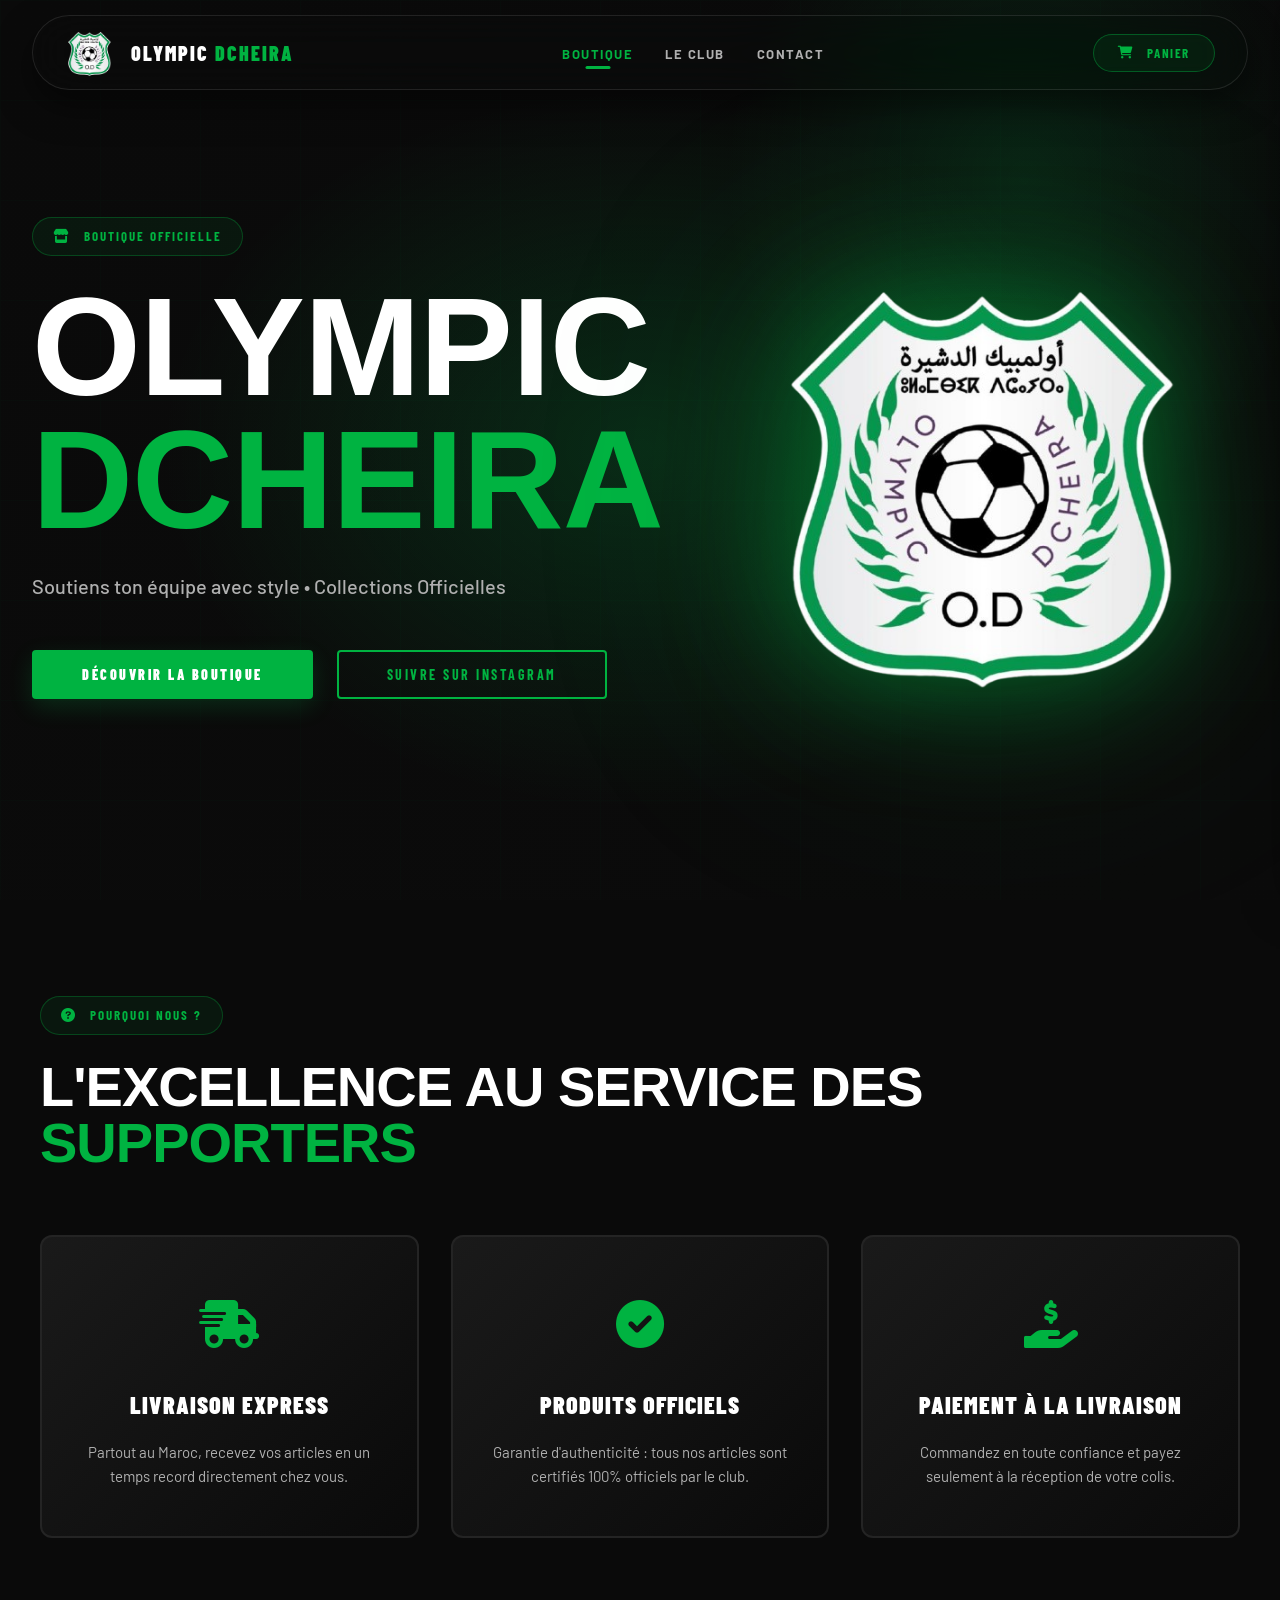
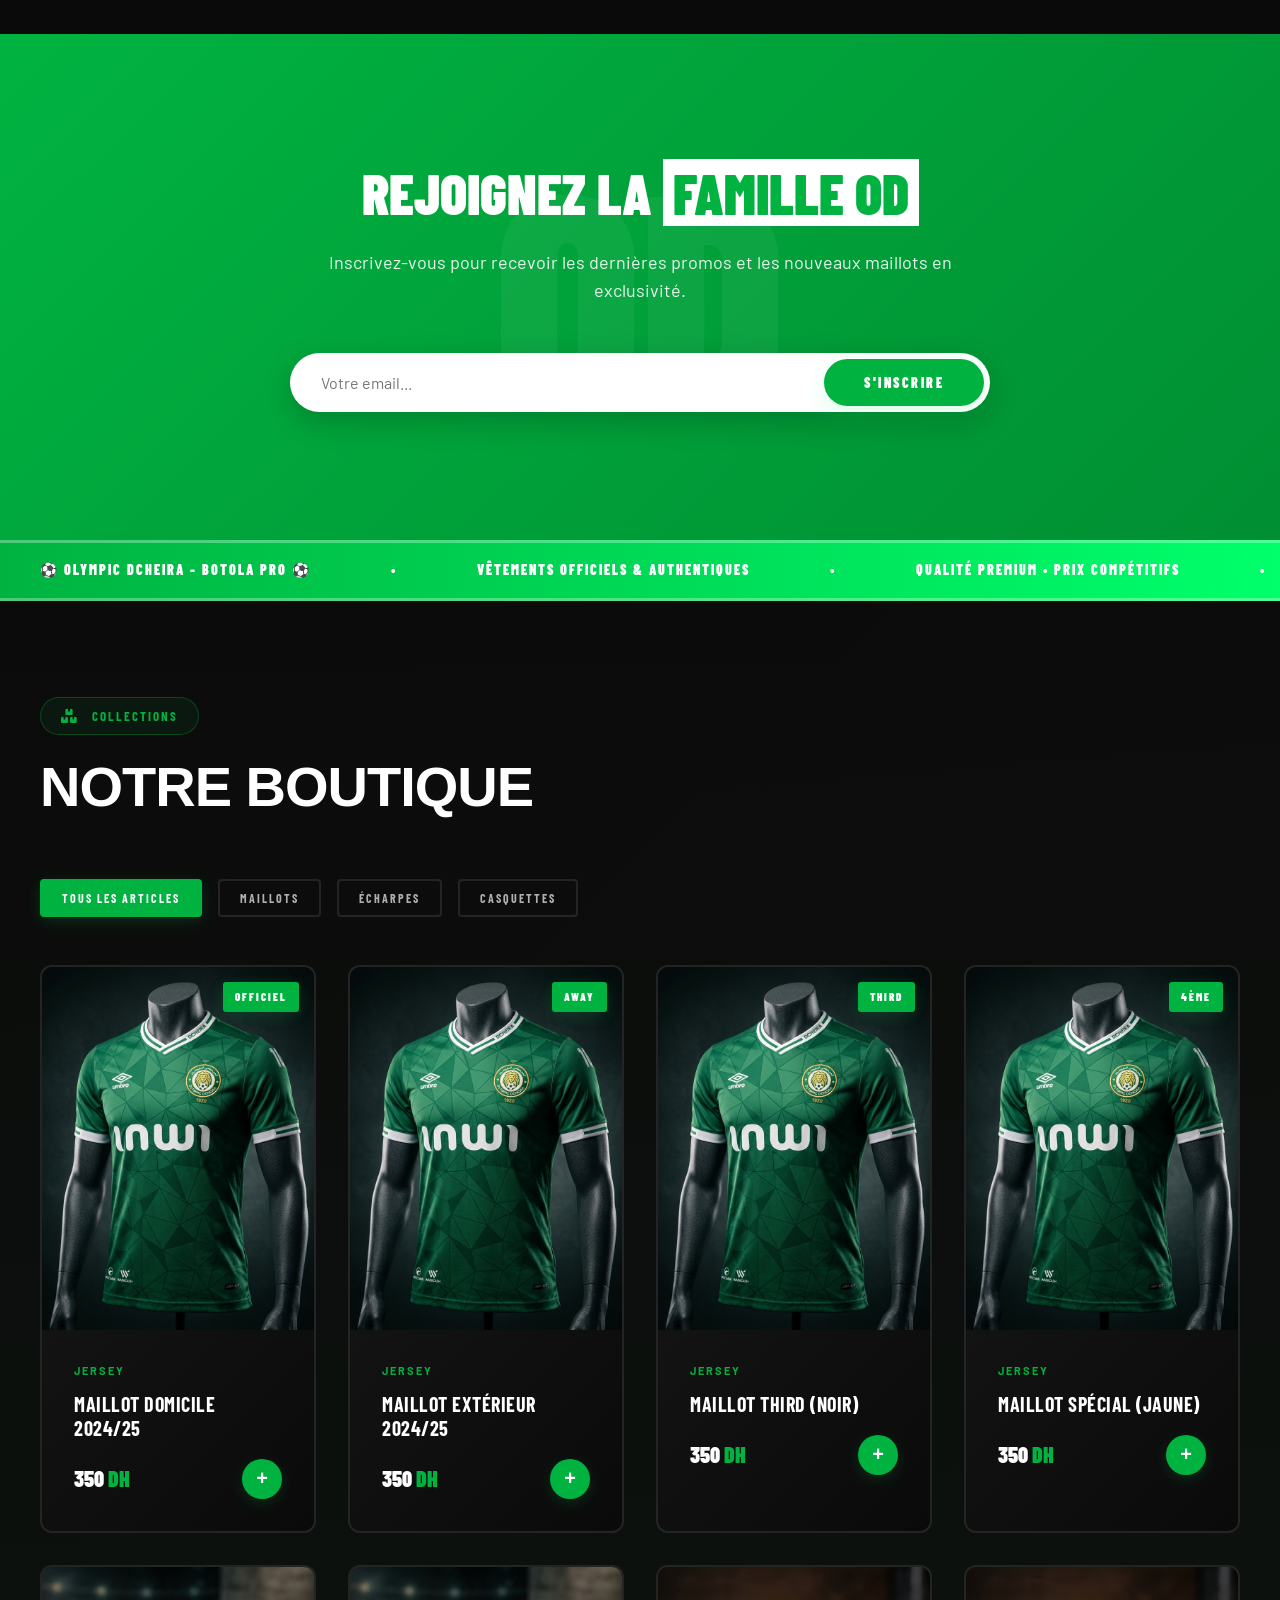
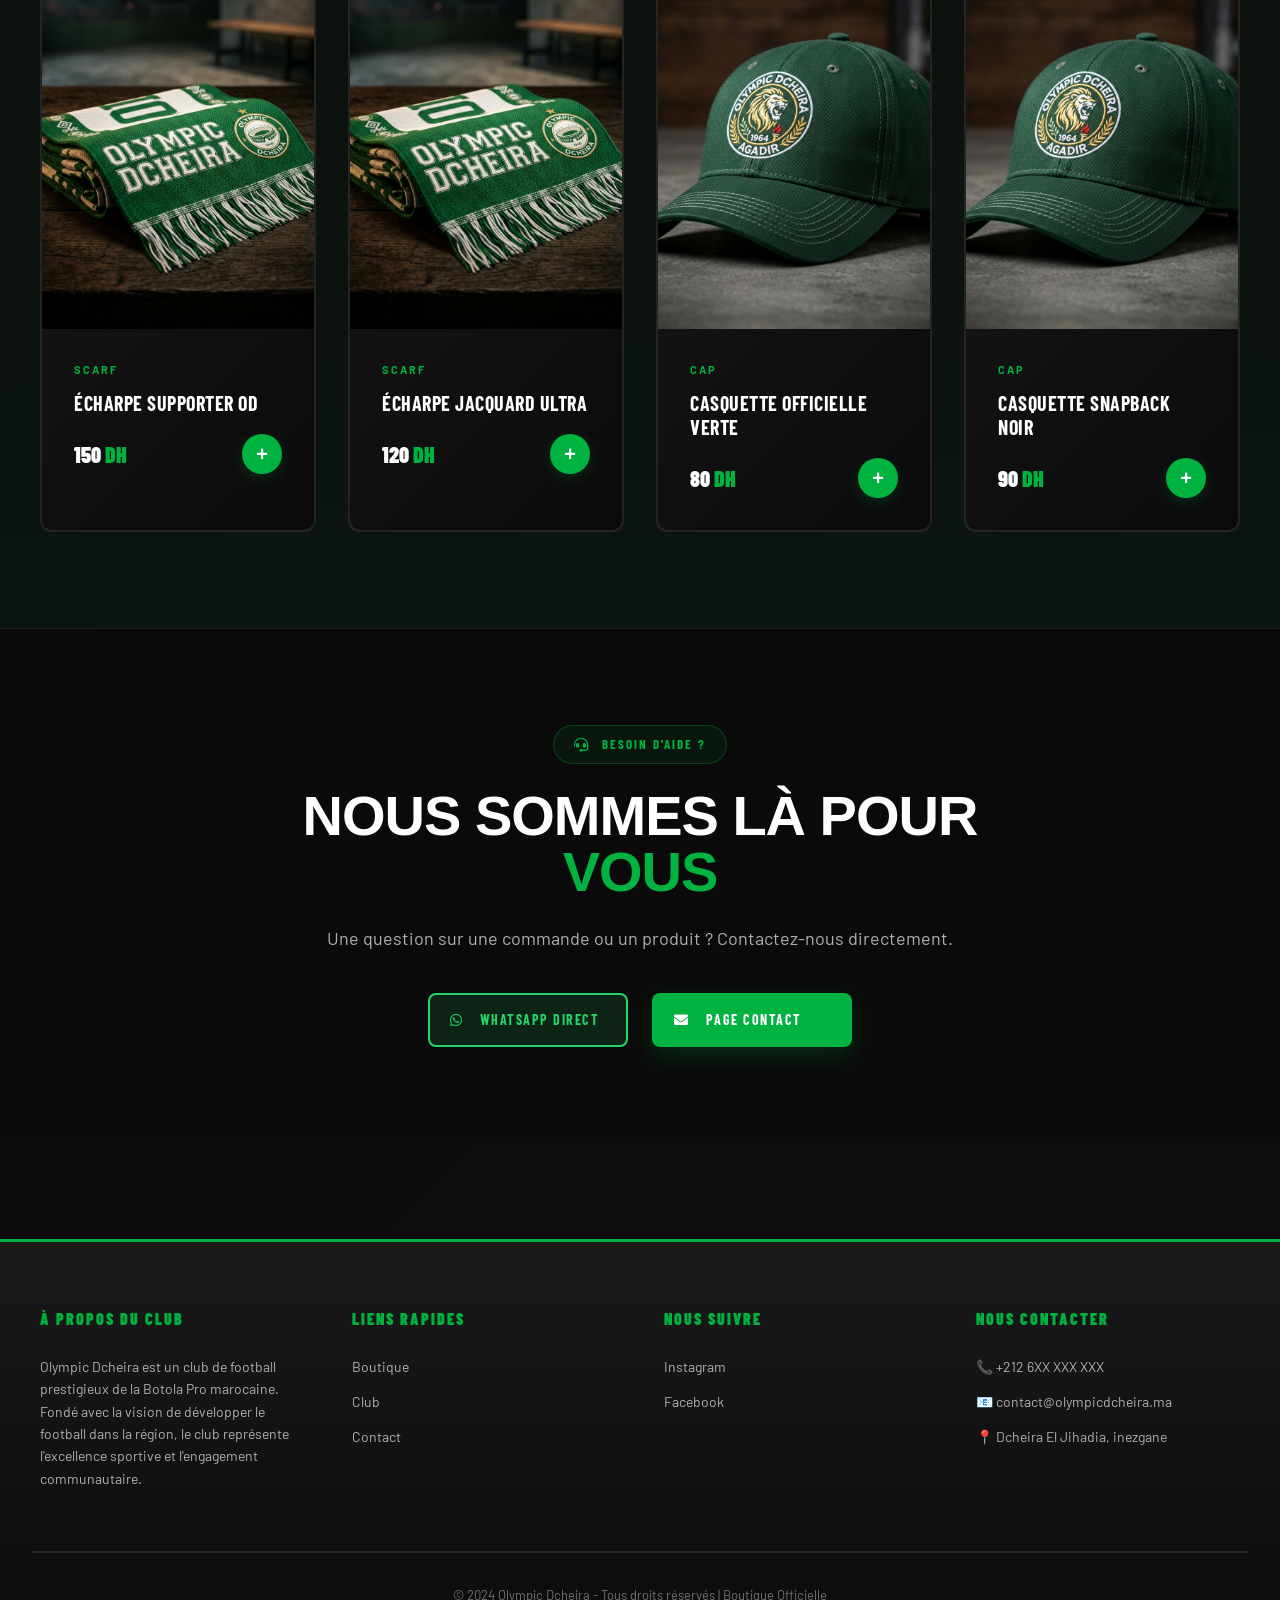
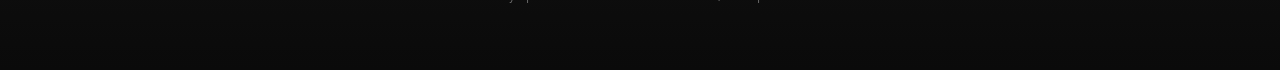
==== commit 19ef3e61: "ui: reduce hero logo size for better layout balance" ====
--- a/index.html
+++ b/index.html
@@ -32,6 +32,9 @@
       <button class="cart-btn" onclick="toggleCart()">
         <i class="fa-solid fa-cart-shopping"></i> Panier
         <span class="cart-count" id="cartCount">0</span>
+      </button>
+      <button class="menu-toggle" onclick="toggleMenu()">
+        <i class="fa-solid fa-bars"></i>
       </button>
     </div>
   </nav>
--- a/assets/css/style.css
+++ b/assets/css/style.css
@@ -59,13 +59,13 @@
   display: flex;
   align-items: center;
   justify-content: space-between;
-  padding: 0 1.5rem;
+  padding: 0 2rem;
   height: 75px;
-  background: rgba(10, 10, 10, 0.8);
-  backdrop-filter: blur(20px) saturate(160%);
-  -webkit-backdrop-filter: blur(20px) saturate(160%);
+  background: rgba(10, 10, 10, 0.4);
+  backdrop-filter: blur(25px) saturate(180%);
+  -webkit-backdrop-filter: blur(25px) saturate(180%);
   border: 1px solid rgba(255, 255, 255, 0.1);
-  border-radius: 100px;
+  border-radius: 100px; /* Restored rounded style */
   box-shadow: 0 15px 35px rgba(0, 0, 0, 0.5);
   transition: all 0.4s cubic-bezier(0.23, 1, 0.32, 1);
 }
@@ -73,8 +73,30 @@
 nav.scrolled {
   top: 8px;
   height: 65px;
-  background: rgba(10, 10, 10, 0.95);
+  background: rgba(10, 10, 10, 0.8);
   border: 1px solid rgba(0, 179, 65, 0.4);
+}
+
+nav.scrolled {
+  top: 8px;
+  height: 65px;
+  background: rgba(10, 10, 10, 0.6); /* Reduced opacity on scroll */
+  border: 1px solid rgba(0, 179, 65, 0.4);
+}
+
+.menu-toggle {
+  display: none;
+  background: none;
+  border: none;
+  color: var(--blanc);
+  font-size: 24px;
+  cursor: pointer;
+  z-index: 2001;
+  transition: color 0.3s;
+}
+
+.menu-toggle:hover {
+  color: var(--vert);
 }
 
 .nav-brand {
@@ -778,12 +800,98 @@
 }
 
 /* --- RESPONSIVE --- */
+@media (max-width: 992px) {
+  .nav-links { gap: 1rem; }
+  .hero { flex-direction: column; text-align: center; margin-top: 100px; }
+  .hero-logo-side { width: 60%; order: -1; }
+}
+
 @media (max-width: 768px) {
-  nav { padding: 0 1rem; }
-  .nav-links { display: none; }
+  nav { 
+    width: 92%;
+    padding: 0 1.2rem;
+    height: 65px;
+    top: 10px;
+    border-radius: 20px;
+  }
+
+  .nav-text { font-size: 16px; }
+  .nav-logo { width: 40px; height: 40px; }
+
+  .menu-toggle { display: block; }
+
+  .nav-links {
+    position: fixed;
+    top: 0;
+    right: -100%;
+    width: 80%;
+    height: 100vh;
+    background: rgba(10, 10, 10, 0.98);
+    backdrop-filter: blur(20px);
+    display: flex;
+    flex-direction: column;
+    align-items: center;
+    justify-content: center;
+    gap: 2.5rem;
+    transition: all 0.5s cubic-bezier(0.77, 0, 0.175, 1);
+    z-index: 2000;
+    box-shadow: -10px 0 30px rgba(0, 0, 0, 0.5);
+  }
+
+  .nav-links.open {
+    right: 0;
+  }
+
+  .nav-links a {
+    font-size: 20px;
+    letter-spacing: 3px;
+  }
+
+  .nav-right {
+    gap: 0.8rem;
+  }
+
+  .cart-btn {
+    padding: 8px 16px;
+    font-size: 11px;
+  }
+
   .cart-sidebar { width: 100%; right: -100%; }
+  
+  .section-title { font-size: 32px; }
+  .title-xl { font-size: 42px; }
+  
   .ticker-item { padding: 0 1rem; font-size: 11px; }
-  .footer-content { grid-template-columns: 1fr; }
+  .footer-content { grid-template-columns: 1fr; gap: 2rem; }
+  .footer-col { text-align: center; }
+  
+  .hero-buttons { flex-direction: column; gap: 1rem; }
+  .btn-primary, .btn-secondary { width: 100%; text-align: center; }
+}
+
+@media (max-width: 480px) {
+  .nav-text { display: none; } /* Hide text on very small screens to keep logo and cart visible */
+  .hero-logo-side { width: 80%; }
+  
+  .newsletter-form {
+    flex-direction: column;
+    background: transparent;
+    box-shadow: none;
+    gap: 1rem;
+    padding: 0;
+  }
+  
+  .newsletter-form input {
+    background: var(--blanc);
+    padding: 15px 25px;
+    border-radius: 50px;
+    width: 100%;
+  }
+  
+  .newsletter-form button {
+    width: 100%;
+    padding: 15px;
+  }
 }
 
 /* --- PAGE SPECIFIC: INDEX / STORE --- */
@@ -794,8 +902,8 @@
   justify-content: center;
   position: relative;
   overflow: hidden;
-  margin-top: 140px;
-  padding: 4rem 2rem;
+  margin-top: 0; /* Removed margin-top to eliminate black gap */
+  padding: 8rem 2rem 4rem; /* Added padding-top to compensate for fixed nav */
   gap: 4rem;
 }
 
@@ -828,10 +936,10 @@
 .hero-content {
   position: relative;
   z-index: 2;
-  max-width: 1000px;
+  max-width: 800px;
   text-align: left;
   animation: fadeInUp 0.8s ease-out;
-  flex-shrink: 0;
+  flex: 1;
 }
 
 .hero-logo-side {
@@ -845,10 +953,11 @@
 }
 
 .hero-logo-side img {
-  width: min(400px, 100%);
+  width: min(450px, 100%); /* Reduit pour un look plus equilibre */
   height: auto;
   filter: drop-shadow(0 0 60px rgba(0, 179, 65, 0.5)) drop-shadow(0 0 120px rgba(0, 179, 65, 0.2));
   animation: logoPulse 4s ease-in-out infinite;
+  display: block;
 }
 
 @keyframes logoPulse {
@@ -1128,12 +1237,14 @@
 .newsletter::before {
   content: 'OD';
   position: absolute;
-  top: -50px;
-  right: -50px;
-  font-size: 300px;
+  top: 50%;
+  left: 50%;
+  transform: translate(-50%, -50%);
+  font-size: clamp(150px, 40vw, 300px);
   font-weight: 900;
   color: rgba(255, 255, 255, 0.05);
   font-family: 'Barlow Condensed', sans-serif;
+  pointer-events: none;
 }
 
 .newsletter-content {
@@ -1684,11 +1795,29 @@
   position: absolute;
   top: 20px;
   right: 20px;
-  font-size: 30px;
+  width: 40px;
+  height: 40px;
+  background: rgba(0, 0, 0, 0.5);
+  border-radius: 50%;
+  display: flex;
+  align-items: center;
+  justify-content: center;
+  font-size: 24px;
   color: var(--blanc);
   cursor: pointer;
-  z-index: 10;
-  transition: transform 0.3s;
+  z-index: 100;
+  transition: all 0.3s;
+  border: 1px solid rgba(255, 255, 255, 0.1);
+}
+
+@media (max-width: 768px) {
+  .close-modal {
+    position: fixed; /* Keep it visible on scroll */
+    top: 15px;
+    right: 15px;
+    background: var(--vert);
+    box-shadow: 0 4px 15px rgba(0, 179, 65, 0.4);
+  }
 }
 
 .close-modal:hover { transform: rotate(90deg); color: var(--vert); }
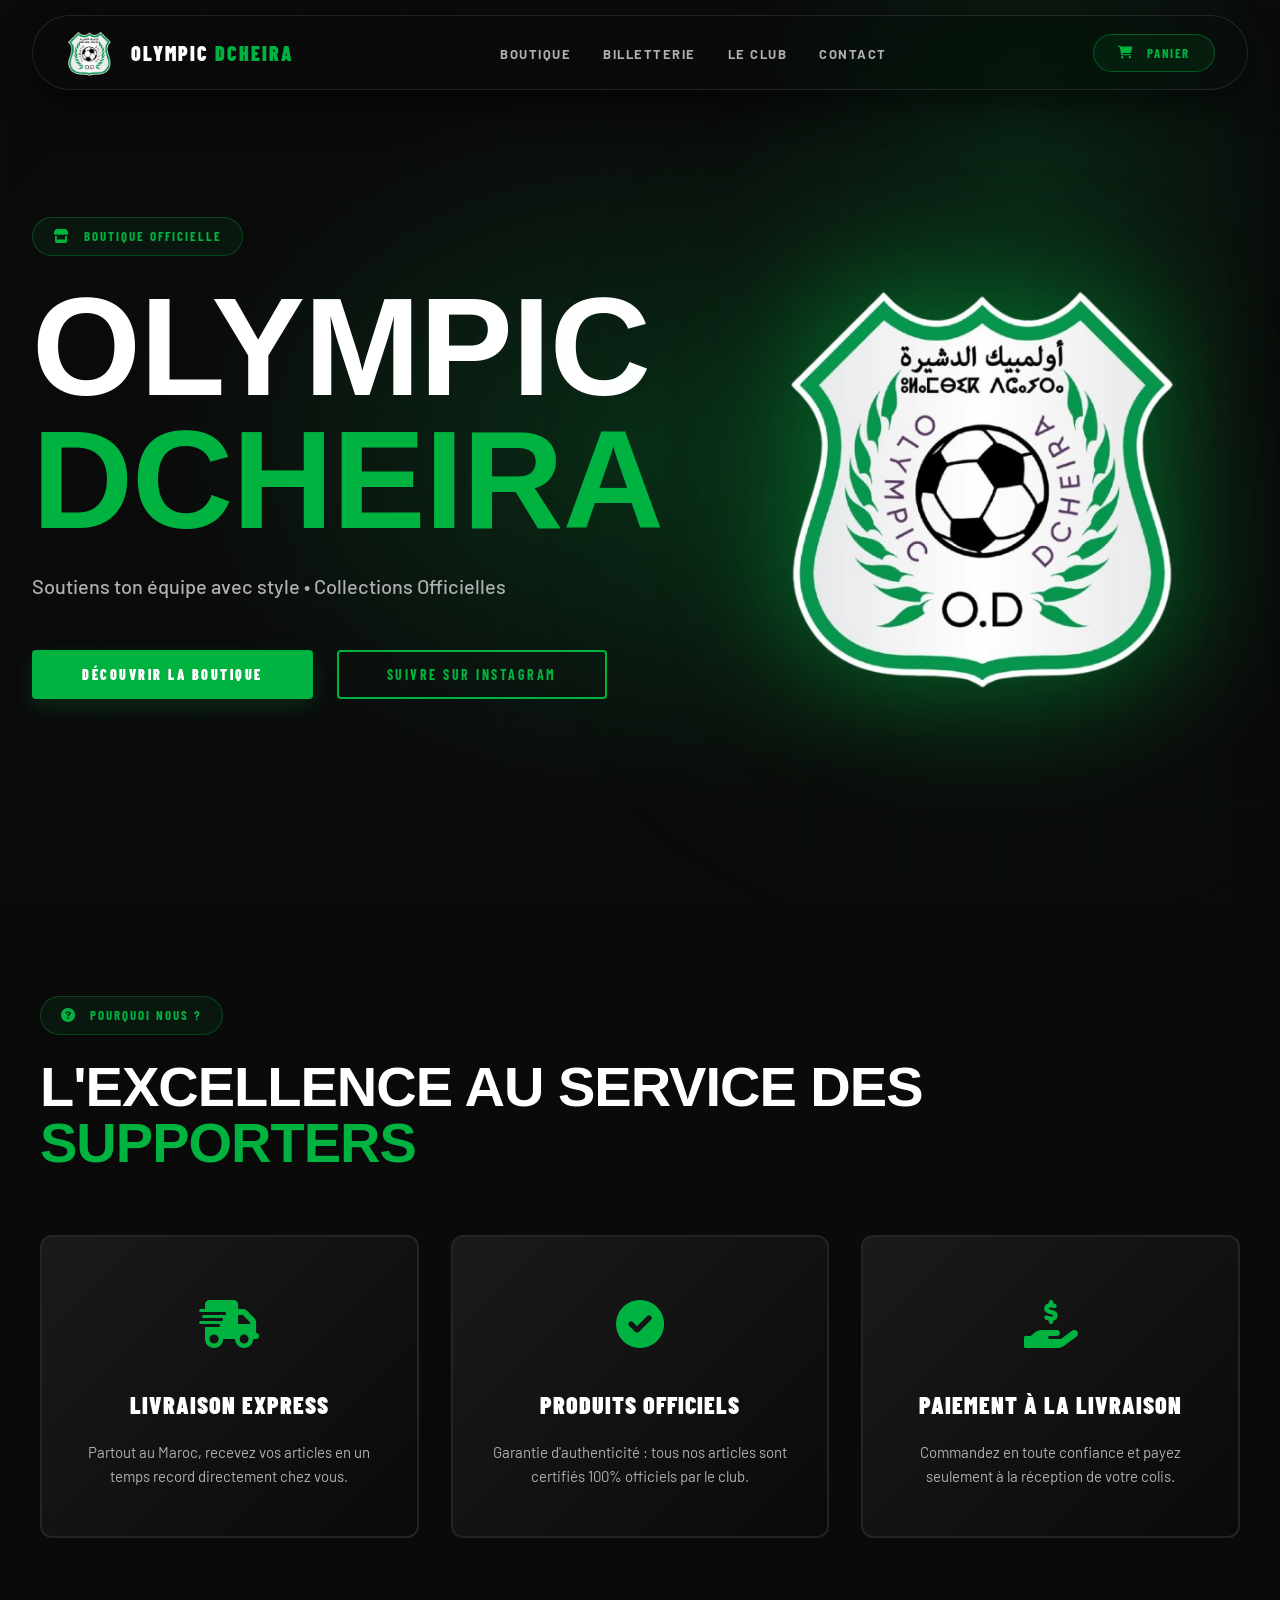
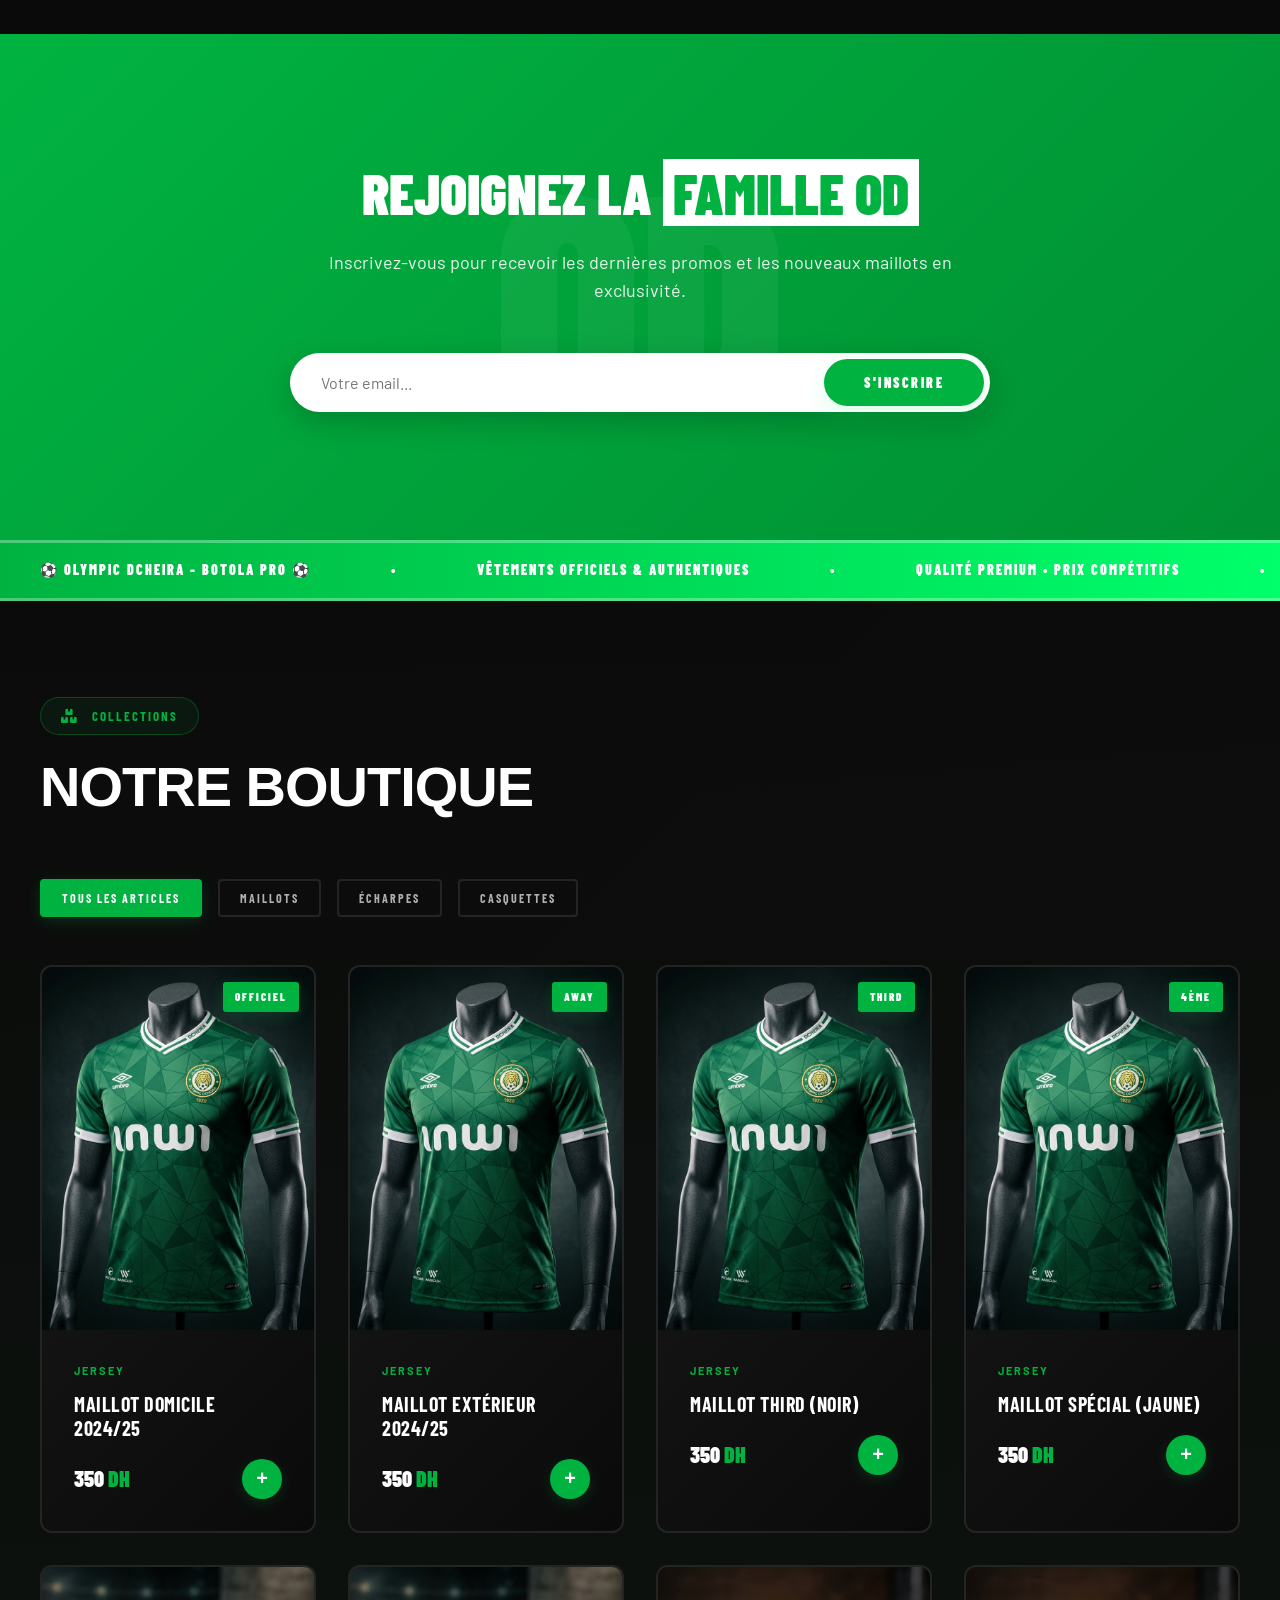
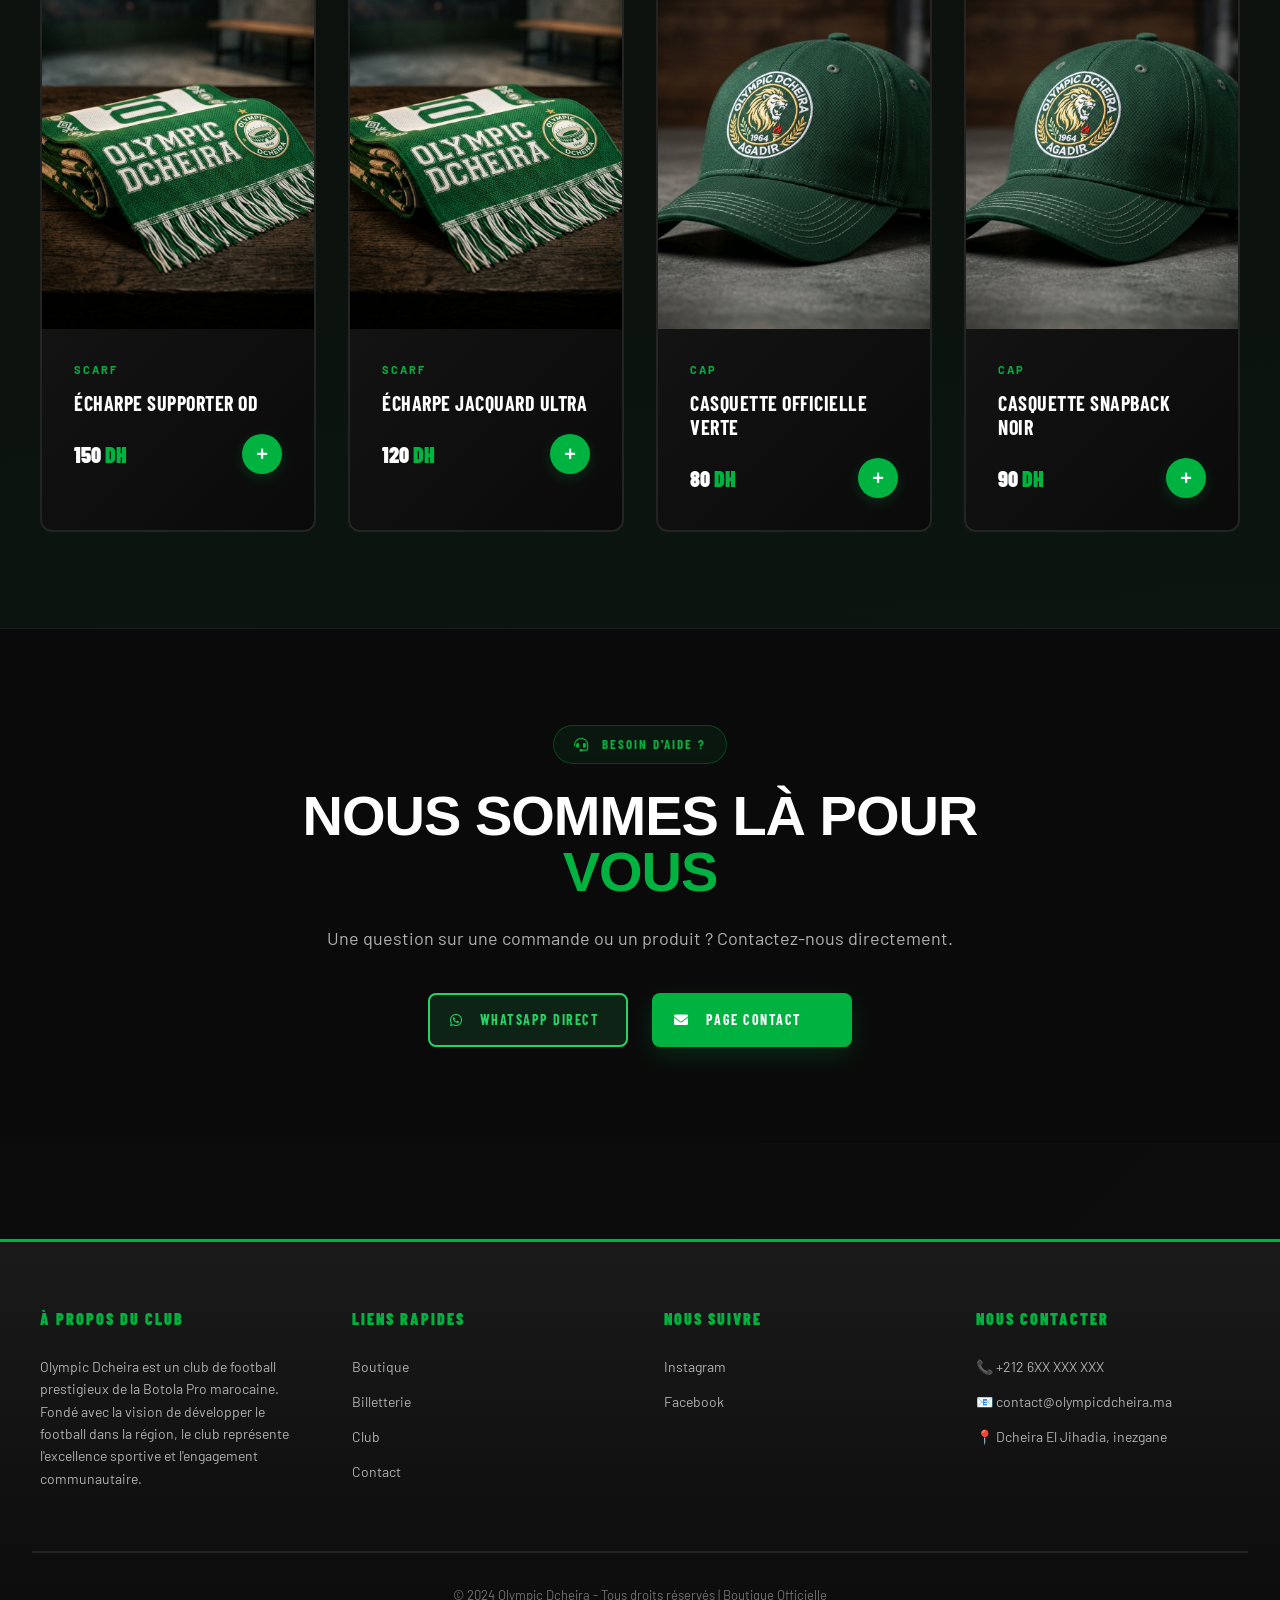
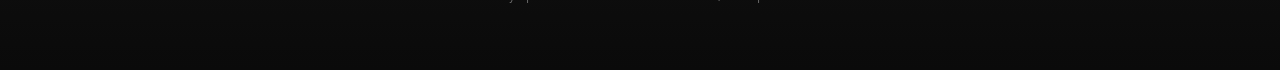
==== commit 897046a0: "feat: implement professional ticketing system with interactive stadium map, secure payment validatio" ====
--- a/index.html
+++ b/index.html
@@ -24,7 +24,8 @@
       <div class="nav-text">Olympic <span>Dcheira</span></div>
     </a>
     <ul class="nav-links">
-      <li><a href="#store">Boutique</a></li>
+      <li><a href="index.html#store">Boutique</a></li>
+      <li><a href="billetterie.html">Billetterie</a></li>
       <li><a href="club.html">Le Club</a></li>
       <li><a href="contact.html">Contact</a></li>
     </ul>
@@ -184,6 +185,7 @@
         <h3>Liens Rapides</h3>
         <ul>
           <li><a href="index.html#store">Boutique</a></li>
+          <li><a href="billetterie.html">Billetterie</a></li>
           <li><a href="club.html">Club</a></li>
           <li><a href="contact.html">Contact</a></li>
         </ul>
--- a/assets/css/style.css
+++ b/assets/css/style.css
@@ -581,7 +581,7 @@
 .cart-close {
   background: none;
   border: none;
-  color: var(--vert);
+  color: var(--blanc);
   font-size: 28px;
   cursor: pointer;
   transition: all 0.2s;
@@ -1797,17 +1797,16 @@
   right: 20px;
   width: 40px;
   height: 40px;
-  background: rgba(0, 0, 0, 0.5);
-  border-radius: 50%;
+  background: transparent;
   display: flex;
   align-items: center;
   justify-content: center;
-  font-size: 24px;
+  font-size: 32px;
   color: var(--blanc);
   cursor: pointer;
   z-index: 100;
   transition: all 0.3s;
-  border: 1px solid rgba(255, 255, 255, 0.1);
+  border: none;
 }
 
 @media (max-width: 768px) {
@@ -1815,8 +1814,8 @@
     position: fixed; /* Keep it visible on scroll */
     top: 15px;
     right: 15px;
-    background: var(--vert);
-    box-shadow: 0 4px 15px rgba(0, 179, 65, 0.4);
+    background: transparent;
+    text-shadow: 0 2px 10px rgba(0,0,0,0.5);
   }
 }
 
@@ -1896,3 +1895,808 @@
   transform: translateY(0);
 }
 
+/* --- TICKETING SYSTEM --- */
+.matches-grid {
+  display: grid;
+  grid-template-columns: repeat(auto-fit, minmax(350px, 1fr));
+  gap: 2rem;
+  margin-top: 3rem;
+}
+
+.match-card {
+  padding: 0;
+  display: flex;
+  flex-direction: column;
+}
+
+.match-header {
+  background: rgba(255, 255, 255, 0.05);
+  padding: 1.5rem;
+  display: flex;
+  justify-content: space-between;
+  align-items: center;
+  border-bottom: 1px solid var(--border);
+}
+
+.match-competition {
+  font-family: 'Barlow Condensed', sans-serif;
+  font-weight: 700;
+  font-size: 12px;
+  color: var(--vert);
+  letter-spacing: 2px;
+  text-transform: uppercase;
+}
+
+.match-date {
+  font-size: 12px;
+  color: var(--gris-text);
+  font-weight: 500;
+}
+
+.match-body {
+  padding: 2.5rem 1.5rem;
+  display: flex;
+  flex-direction: column;
+  align-items: center;
+  gap: 1.5rem;
+  text-align: center;
+}
+
+.teams-wrapper {
+  display: flex;
+  align-items: center;
+  justify-content: center;
+  gap: 2rem;
+  width: 100%;
+}
+
+.team {
+  flex: 1;
+  display: flex;
+  flex-direction: column;
+  align-items: center;
+  gap: 0.8rem;
+}
+
+.team-logo-small {
+  width: 60px;
+  height: 60px;
+  object-fit: contain;
+  filter: drop-shadow(0 0 10px rgba(255, 255, 255, 0.1));
+}
+
+.team-name {
+  font-family: 'Barlow Condensed', sans-serif;
+  font-weight: 900;
+  font-size: 18px;
+  text-transform: uppercase;
+  letter-spacing: 1px;
+}
+
+.match-vs {
+  font-family: 'Barlow Condensed', sans-serif;
+  font-weight: 900;
+  font-size: 24px;
+  color: var(--vert);
+  font-style: italic;
+}
+
+.match-info-box {
+  display: flex;
+  gap: 1.5rem;
+  margin-top: 1rem;
+}
+
+.match-info-item {
+  display: flex;
+  align-items: center;
+  gap: 0.5rem;
+  font-size: 13px;
+  color: var(--gris-text);
+}
+
+.match-info-item i {
+  color: var(--vert);
+}
+
+.match-footer {
+  padding: 1.5rem;
+  background: rgba(0, 0, 0, 0.2);
+  border-top: 1px solid var(--border);
+  display: flex;
+  justify-content: center;
+}
+
+/* Ticket Options Section */
+.ticket-options {
+  margin-top: 6rem;
+}
+
+.ticket-grid {
+  display: grid;
+  grid-template-columns: repeat(auto-fit, minmax(280px, 1fr));
+  gap: 2rem;
+}
+
+.ticket-type-card {
+  padding: 2rem;
+  text-align: center;
+  display: flex;
+  flex-direction: column;
+  gap: 1rem;
+}
+
+.ticket-type-card h3 {
+  font-family: 'Barlow Condensed', sans-serif;
+  font-size: 24px;
+  font-weight: 900;
+  text-transform: uppercase;
+  letter-spacing: 1px;
+}
+
+.ticket-price {
+  font-size: 36px;
+  font-weight: 900;
+  color: var(--vert);
+  font-family: 'Barlow Condensed', sans-serif;
+}
+
+.ticket-price span {
+  font-size: 16px;
+  color: var(--blanc);
+}
+
+.ticket-features {
+  list-style: none;
+  margin: 1.5rem 0;
+  padding: 0;
+  display: flex;
+  flex-direction: column;
+  gap: 0.8rem;
+}
+
+.ticket-features li {
+  font-size: 14px;
+  color: var(--gris-text);
+  display: flex;
+  align-items: center;
+  justify-content: center;
+  gap: 0.5rem;
+}
+
+.ticket-features li i {
+  color: var(--vert);
+  font-size: 12px;
+}
+
+/* Responsive adjustments */
+@media (max-width: 768px) {
+  .teams-wrapper {
+    gap: 1rem;
+  }
+  .team-logo-small {
+    width: 45px;
+    height: 45px;
+  }
+  .team-name {
+    font-size: 14px;
+  }
+  .match-vs {
+    font-size: 18px;
+  }
+}
+/* --- ENHANCED TICKETING UI --- */
+.stadium-container {
+  max-width: 800px;
+  margin: 0 auto;
+  position: relative;
+  background: rgba(255, 255, 255, 0.02);
+  border-radius: 20px;
+  padding: 1.5rem;
+  border: 1px solid var(--border);
+  box-shadow: inset 0 0 50px rgba(0, 0, 0, 0.5);
+}
+
+.stadium-map { width: 100%; height: auto; display: block; }
+.stadium-zone { cursor: pointer; transition: all 0.3s ease; stroke: rgba(255, 255, 255, 0.1); stroke-width: 1; }
+.stadium-zone:hover { filter: brightness(1.3) drop-shadow(0 0 10px rgba(255, 255, 255, 0.2)); stroke: var(--blanc); stroke-width: 2; }
+
+/* Zone Colors (Corrected for OD Stadium) */
+.zone-atlas { fill: #2ecc71; }
+.zone-souss { fill: #2ecc71; }
+.zone-taroudant { fill: #2ecc71; }
+.zone-silver-ocean { fill: #e74c3c; }
+.zone-silver-taghazout { fill: #e74c3c; }
+.zone-gold { fill: #f1c40f; }
+
+.ticketing-layout {
+  display: flex;
+  gap: 3rem;
+  margin-top: 3rem;
+  align-items: flex-start;
+}
+
+/* --- MOBILE RESPONSIVENESS --- */
+@media (max-width: 992px) {
+  .ticketing-layout {
+    flex-direction: column;
+    gap: 2rem;
+  }
+
+  .stadium-side, .selection-side {
+    width: 100%;
+  }
+
+  .stadium-container {
+    padding: 1rem;
+    border-radius: 12px;
+  }
+
+  .stadium-svg {
+    max-height: 350px;
+  }
+
+  .selection-side {
+    padding: 1.5rem;
+    background: rgba(255, 255, 255, 0.02);
+    border-radius: 15px;
+    border: 1px solid var(--border);
+  }
+
+  .zone-options {
+    grid-template-columns: 1fr;
+  }
+}
+
+@media (max-width: 576px) {
+  .page-header h1 { font-size: 2.5rem; }
+  
+  .ticket-modal {
+    width: 95%;
+    padding: 1.5rem;
+    margin: 10px;
+  }
+
+  .summary-row { font-size: 13px; }
+  .summary-total { font-size: 18px; }
+
+  .payment-methods {
+    grid-template-columns: 1fr;
+  }
+
+  .form-row-double {
+    flex-direction: column;
+    gap: 0;
+  }
+}
+
+.stadium-side {
+  flex: 1.5;
+}
+
+.selection-side {
+  flex: 1;
+  background: var(--gris-fonce);
+  border: 1px solid var(--border);
+  border-radius: 16px;
+  padding: 2rem;
+  position: sticky;
+  top: 100px;
+  box-shadow: 0 20px 40px rgba(0,0,0,0.4);
+}
+
+.selection-title-small {
+  font-family: 'Barlow Condensed', sans-serif;
+  font-size: 18px;
+  font-weight: 900;
+  text-transform: uppercase;
+  letter-spacing: 1px;
+  margin-bottom: 1.5rem;
+  display: flex;
+  align-items: center;
+  gap: 0.8rem;
+}
+
+.zone-options {
+  display: flex;
+  flex-direction: column;
+  gap: 1rem;
+  margin-bottom: 2rem;
+}
+
+.zone-option {
+  background: rgba(255, 255, 255, 0.03);
+  border: 1px solid var(--border);
+  border-radius: 10px;
+  padding: 1.2rem;
+  display: flex;
+  justify-content: space-between;
+  align-items: center;
+  cursor: pointer;
+  transition: all 0.3s ease;
+}
+
+.zone-option:hover {
+  background: rgba(255, 255, 255, 0.05);
+  border-color: rgba(255, 255, 255, 0.2);
+}
+
+.zone-option.active {
+  border-color: var(--vert);
+  background: rgba(0, 179, 65, 0.05);
+  box-shadow: 0 0 20px rgba(0, 179, 65, 0.1);
+}
+
+.zone-label {
+  font-family: 'Barlow Condensed', sans-serif;
+  font-weight: 700;
+  font-size: 15px;
+  text-transform: uppercase;
+  letter-spacing: 0.5px;
+}
+
+.zone-price {
+  font-weight: 900;
+  color: var(--vert);
+}
+
+/* --- PREMIUM QUANTITY SELECTOR --- */
+.qty-control {
+  display: flex;
+  justify-content: space-between;
+  align-items: center;
+  margin-top: 2rem;
+  padding: 1.2rem;
+  background: rgba(255, 255, 255, 0.03);
+  border: 1px solid var(--border);
+  border-radius: 12px;
+}
+
+.qty-label {
+  font-family: 'Barlow Condensed', sans-serif;
+  font-weight: 700;
+  text-transform: uppercase;
+  letter-spacing: 1px;
+  color: #888;
+}
+
+.qty-btns-wrapper {
+  display: flex;
+  align-items: center;
+  gap: 1.5rem;
+  background: #000;
+  padding: 5px;
+  border-radius: 10px;
+  border: 1px solid var(--border);
+}
+
+.qty-btn-ticket {
+  width: 35px;
+  height: 35px;
+  border: none;
+  background: #1a1a1a;
+  color: var(--blanc);
+  border-radius: 8px;
+  cursor: pointer;
+  display: flex;
+  align-items: center;
+  justify-content: center;
+  font-size: 12px;
+  transition: all 0.3s cubic-bezier(0.4, 0, 0.2, 1);
+}
+
+.qty-btn-ticket:hover {
+  background: var(--vert);
+  transform: translateY(-2px);
+}
+
+#ticketQty {
+  font-family: 'Barlow', sans-serif;
+  font-weight: 900;
+  font-size: 18px;
+  color: var(--blanc) !important;
+  min-width: 20px;
+  text-align: center;
+}
+
+.add-selection-btn {
+  width: 100%;
+  margin-top: 2rem;
+  padding: 1.2rem;
+  font-weight: 900;
+  letter-spacing: 2px;
+  box-shadow: 0 10px 30px rgba(0, 179, 65, 0.3);
+}
+
+.reset-selection {
+  width: 100%;
+  justify-content: center;
+}
+
+/* Enhanced Tooltip */
+.zone-tooltip {
+  position: absolute;
+  background: var(--blanc);
+  color: #1a1a1a;
+  border-radius: 12px;
+  min-width: 240px;
+  overflow: hidden;
+  box-shadow: 0 15px 45px rgba(0,0,0,0.6);
+  pointer-events: none;
+  z-index: 2000;
+  display: none;
+  transform: translate(-50%, -100%);
+  margin-top: -15px;
+  font-family: 'Barlow', sans-serif;
+  text-align: left;
+}
+
+.tooltip-header {
+  padding: 12px 15px;
+  text-align: center;
+  border-bottom: 1px solid #eee;
+}
+
+.tooltip-name {
+  font-weight: 900;
+  font-size: 20px;
+  color: #1a1a1a;
+}
+
+.tooltip-status-bar {
+  padding: 10px 15px;
+  display: flex;
+  justify-content: space-between;
+  align-items: center;
+  font-size: 12px;
+  color: #666;
+}
+
+.tooltip-footer-bar {
+  background: var(--vert);
+  padding: 12px 15px;
+  display: flex;
+  justify-content: space-between;
+  align-items: center;
+  color: var(--blanc);
+}
+
+.tooltip-cat {
+  font-weight: 700;
+  font-size: 11px;
+  text-transform: uppercase;
+}
+
+.tooltip-price {
+  font-weight: 900;
+  font-size: 18px;
+}
+
+@media (max-width: 1024px) {
+  .ticketing-layout {
+    flex-direction: column;
+  }
+  .selection-side {
+    width: 100%;
+    position: relative;
+    top: 0;
+  }
+}
+
+/* --- TICKET PAYMENT MODAL --- */
+.ticket-modal-overlay {
+  position: fixed;
+  top: 0; left: 0; width: 100%; height: 100%;
+  background: rgba(0,0,0,0.85);
+  backdrop-filter: blur(10px);
+  display: none;
+  justify-content: center;
+  align-items: center;
+  z-index: 3000;
+  padding: 1rem;
+}
+
+.ticket-modal {
+  background: var(--gris-fonce);
+  border: 1px solid var(--border);
+  border-radius: 24px;
+  width: 100%;
+  max-width: 600px;
+  max-height: 95vh;
+  overflow-y: auto;
+  box-shadow: 0 40px 100px rgba(0,0,0,0.9);
+  animation: modalScale 0.4s cubic-bezier(0.175, 0.885, 0.32, 1.275);
+  position: relative;
+  display: flex;
+  flex-direction: column;
+}
+
+.close-t-modal {
+  position: absolute;
+  top: 1.5rem;
+  right: 1.5rem;
+  width: 32px;
+  height: 32px;
+  background: rgba(255,255,255,0.05);
+  border: 1px solid var(--border);
+  color: #888;
+  border-radius: 50%;
+  cursor: pointer;
+  display: flex;
+  align-items: center;
+  justify-content: center;
+  transition: all 0.3s;
+  z-index: 100;
+}
+
+.close-t-modal:hover {
+  background: #e74c3c;
+  border-color: #e74c3c;
+  color: white;
+}
+
+.t-modal-header {
+  padding: 2rem 2.5rem 1.5rem;
+  border-bottom: 1px solid var(--border);
+}
+
+.t-modal-header h3 {
+  font-family: 'Barlow Condensed', sans-serif;
+  font-size: 22px;
+  text-transform: uppercase;
+  letter-spacing: 1.5px;
+  color: var(--blanc);
+}
+
+.t-modal-body {
+  padding: 2rem 2.5rem 2.5rem;
+}
+
+.order-summary {
+  background: rgba(255,255,255,0.03);
+  border-radius: 16px;
+  padding: 1.5rem 2rem;
+  margin-bottom: 2rem;
+  border: 1px solid var(--border);
+}
+
+/* Reset Selection Button */
+.reset-selection {
+  background: none;
+  border: none;
+  color: #888;
+  font-size: 11px;
+  text-transform: uppercase;
+  letter-spacing: 1px;
+  cursor: pointer;
+  margin-top: 1.5rem;
+  display: flex;
+  align-items: center;
+  gap: 8px;
+  transition: all 0.3s;
+}
+
+.reset-selection:hover {
+  color: #e74c3c;
+}
+
+.summary-row {
+  display: flex;
+  justify-content: space-between;
+  margin-bottom: 0.6rem;
+  font-size: 14px;
+  color: var(--gris-text);
+}
+
+.summary-row strong {
+  color: var(--blanc);
+}
+
+.summary-total {
+  margin-top: 1rem;
+  padding-top: 1rem;
+  border-top: 1px solid var(--border);
+  font-weight: 900;
+  font-size: 20px;
+  color: var(--vert);
+  display: flex;
+  justify-content: space-between;
+}
+
+.payment-methods {
+  display: grid;
+  grid-template-columns: repeat(2, 1fr);
+  gap: 1.2rem;
+  margin-bottom: 2rem;
+}
+
+.pay-method {
+  border: 1px solid var(--border);
+  border-radius: 10px;
+  padding: 1rem;
+  display: flex;
+  flex-direction: column;
+  align-items: center;
+  gap: 0.5rem;
+  cursor: pointer;
+  transition: all 0.3s;
+  background: var(--gris-sombre);
+}
+
+.pay-method i { font-size: 24px; }
+.pay-method span { font-size: 10px; font-weight: 700; text-transform: uppercase; }
+
+.pay-method:hover {
+  border-color: rgba(0, 179, 65, 0.5);
+}
+
+.pay-method.active {
+  border-color: var(--vert);
+  background: rgba(0, 179, 65, 0.1);
+  box-shadow: 0 0 15px rgba(0, 179, 65, 0.2);
+}
+
+/* Payment Form */
+.payment-form {
+  margin-top: 1.5rem;
+  display: none; /* Shown when method is selected */
+  animation: fadeIn 0.3s ease;
+}
+
+@keyframes fadeIn {
+  from { opacity: 0; transform: translateY(10px); }
+  to { opacity: 1; transform: translateY(0); }
+}
+
+.form-group {
+  margin-bottom: 1.2rem;
+}
+
+.form-group label {
+  display: block;
+  font-size: 11px;
+  text-transform: uppercase;
+  color: #888;
+  margin-bottom: 0.5rem;
+  font-weight: 700;
+}
+
+.form-group input {
+  width: 100%;
+  padding: 0.8rem 1rem;
+  background: rgba(255, 255, 255, 0.05);
+  border: 1px solid var(--border);
+  border-radius: 8px;
+  color: var(--blanc);
+  font-family: 'Inter', sans-serif;
+  font-size: 14px;
+  transition: all 0.3s;
+}
+
+.form-group input:focus {
+  outline: none;
+  border-color: var(--vert);
+  background: rgba(255, 255, 255, 0.08);
+}
+
+.form-row-double {
+  display: grid;
+  grid-template-columns: 1fr 1fr;
+  gap: 1rem;
+}
+
+.pay-now-btn {
+  width: 100%;
+  padding: 1.2rem;
+  font-size: 16px;
+  display: flex;
+  align-items: center;
+  justify-content: center;
+  gap: 10px;
+  margin-top: 1rem;
+}
+
+/* --- CUSTOM NOTIFICATIONS --- */
+.notification {
+  position: fixed;
+  bottom: 30px;
+  right: 30px;
+  background: var(--gris-sombre);
+  border: 1px solid var(--border);
+  color: var(--blanc);
+  padding: 1.2rem 2rem;
+  border-radius: 12px;
+  display: flex;
+  align-items: center;
+  gap: 1rem;
+  z-index: 5000;
+  box-shadow: 0 15px 35px rgba(0,0,0,0.5);
+  transform: translateY(150%);
+  transition: transform 0.4s cubic-bezier(0.175, 0.885, 0.32, 1.275);
+  font-family: 'Barlow Condensed', sans-serif;
+  letter-spacing: 1px;
+  font-weight: 700;
+  text-transform: uppercase;
+}
+
+.notification.show {
+  transform: translateY(0);
+}
+
+.notification.success {
+  border-left: 4px solid var(--vert);
+}
+
+.notification.error {
+  border-left: 4px solid #e74c3c;
+}
+
+.notification i {
+  font-size: 20px;
+}
+
+.notification.success i { color: var(--vert); }
+.notification.error i { color: #e74c3c; }
+
+/* --- STADIUM ZONE ANIMATIONS --- */
+.stadium-zone {
+  transition: all 0.4s cubic-bezier(0.4, 0, 0.2, 1);
+  cursor: pointer;
+  stroke-linecap: round;
+}
+
+.stadium-zone:hover {
+  filter: brightness(1.3);
+  stroke-width: 4;
+}
+
+.stadium-zone.selected {
+  stroke-width: 10;
+  stroke: var(--blanc);
+  filter: drop-shadow(0 0 20px var(--vert));
+  stroke-dasharray: 20;
+  animation: zoneFlow 3s linear infinite;
+  opacity: 1;
+}
+
+@keyframes zoneFlow {
+  from { stroke-dashoffset: 40; }
+  to { stroke-dashoffset: 0; }
+}
+
+/* --- SIDEBAR SELECTION ANIMATION --- */
+.zone-option {
+  position: relative;
+  overflow: hidden;
+  transition: all 0.4s cubic-bezier(0.165, 0.84, 0.44, 1);
+}
+
+.zone-option.active {
+  background: rgba(0, 179, 65, 0.15);
+  border-color: var(--vert);
+  transform: translateX(10px);
+  box-shadow: -5px 0 20px rgba(0, 179, 65, 0.2);
+}
+
+.zone-option.active::after {
+  content: '\f058'; /* FontAwesome Check Circle */
+  font-family: 'Font Awesome 6 Free';
+  font-weight: 900;
+  position: absolute;
+  left: -25px;
+  top: 50%;
+  transform: translateY(-50%);
+  color: var(--vert);
+  font-size: 18px;
+  animation: checkSlide 0.4s forwards cubic-bezier(0.175, 0.885, 0.32, 1.275);
+}
+
+@keyframes checkSlide {
+  to { left: 15px; }
+}
+
+.zone-option.active .zone-label {
+  margin-left: 25px;
+  color: var(--blanc);
+  transition: all 0.4s;
+}
